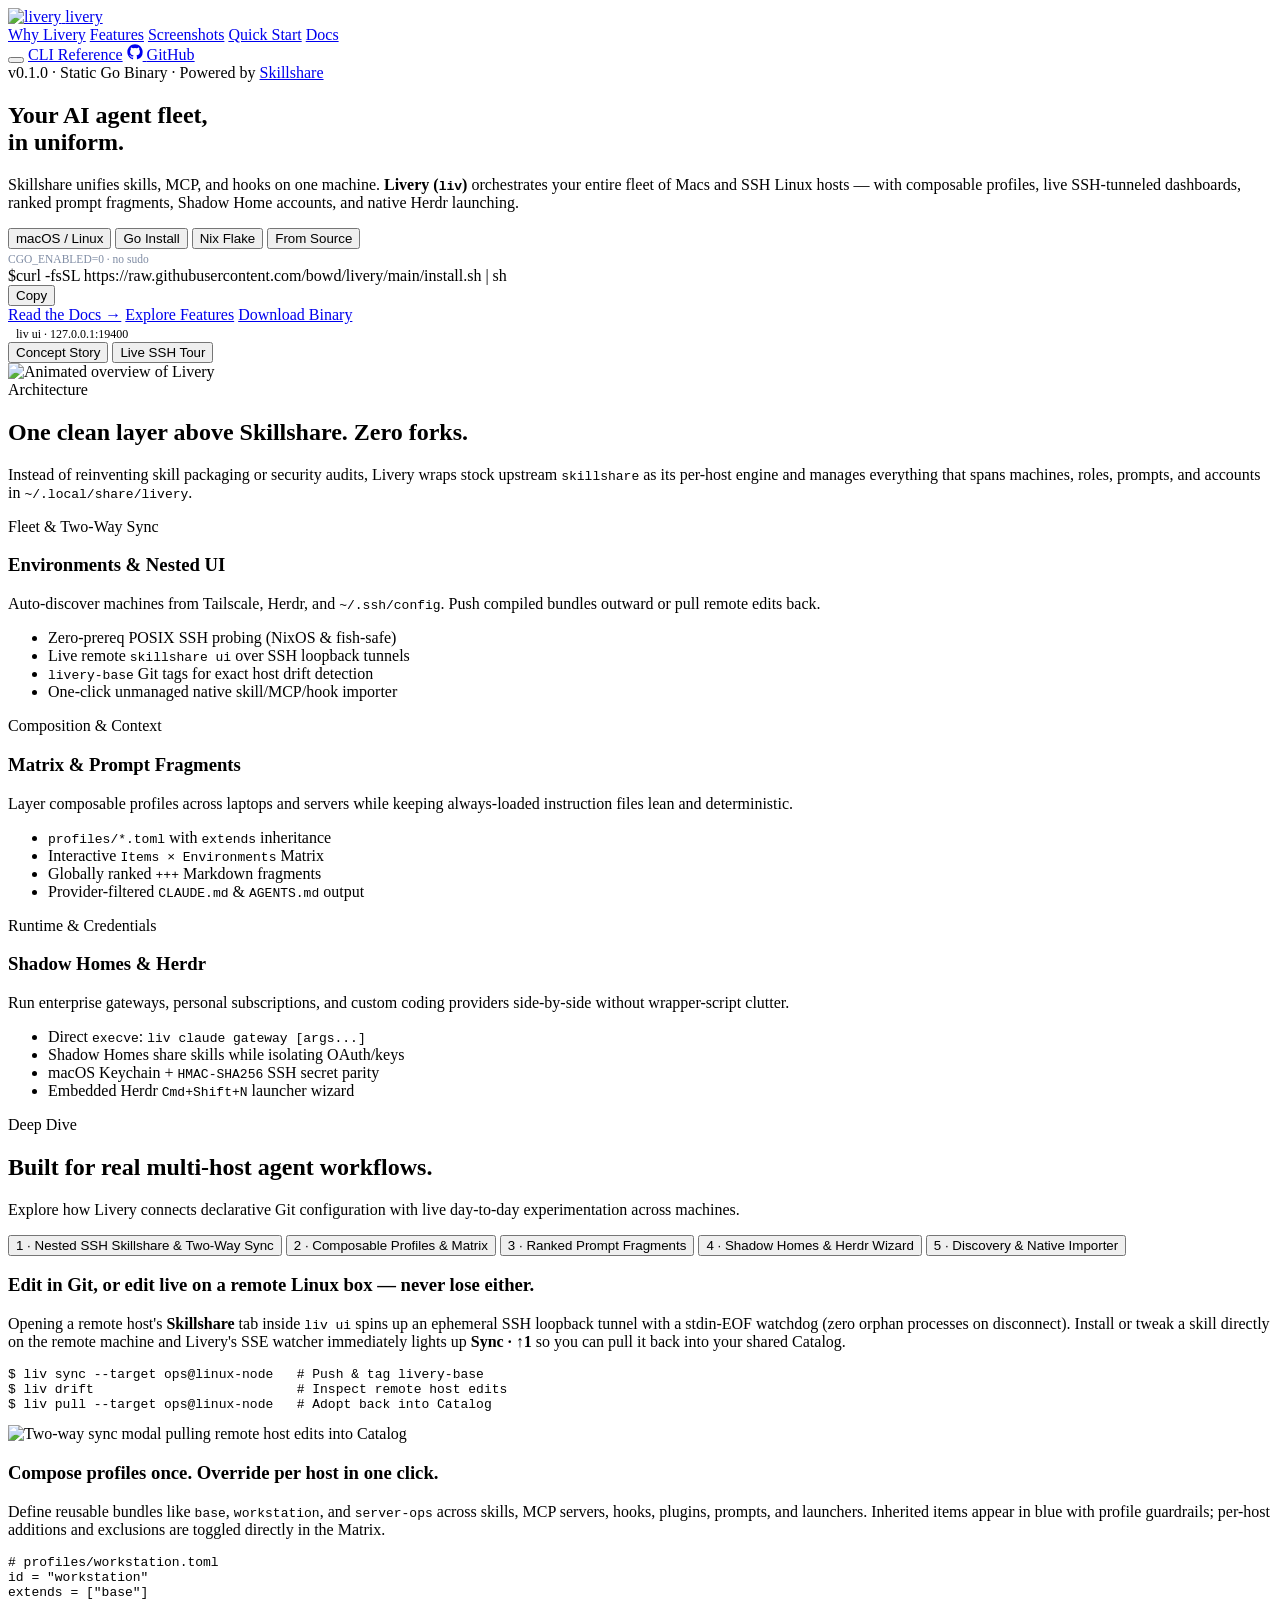
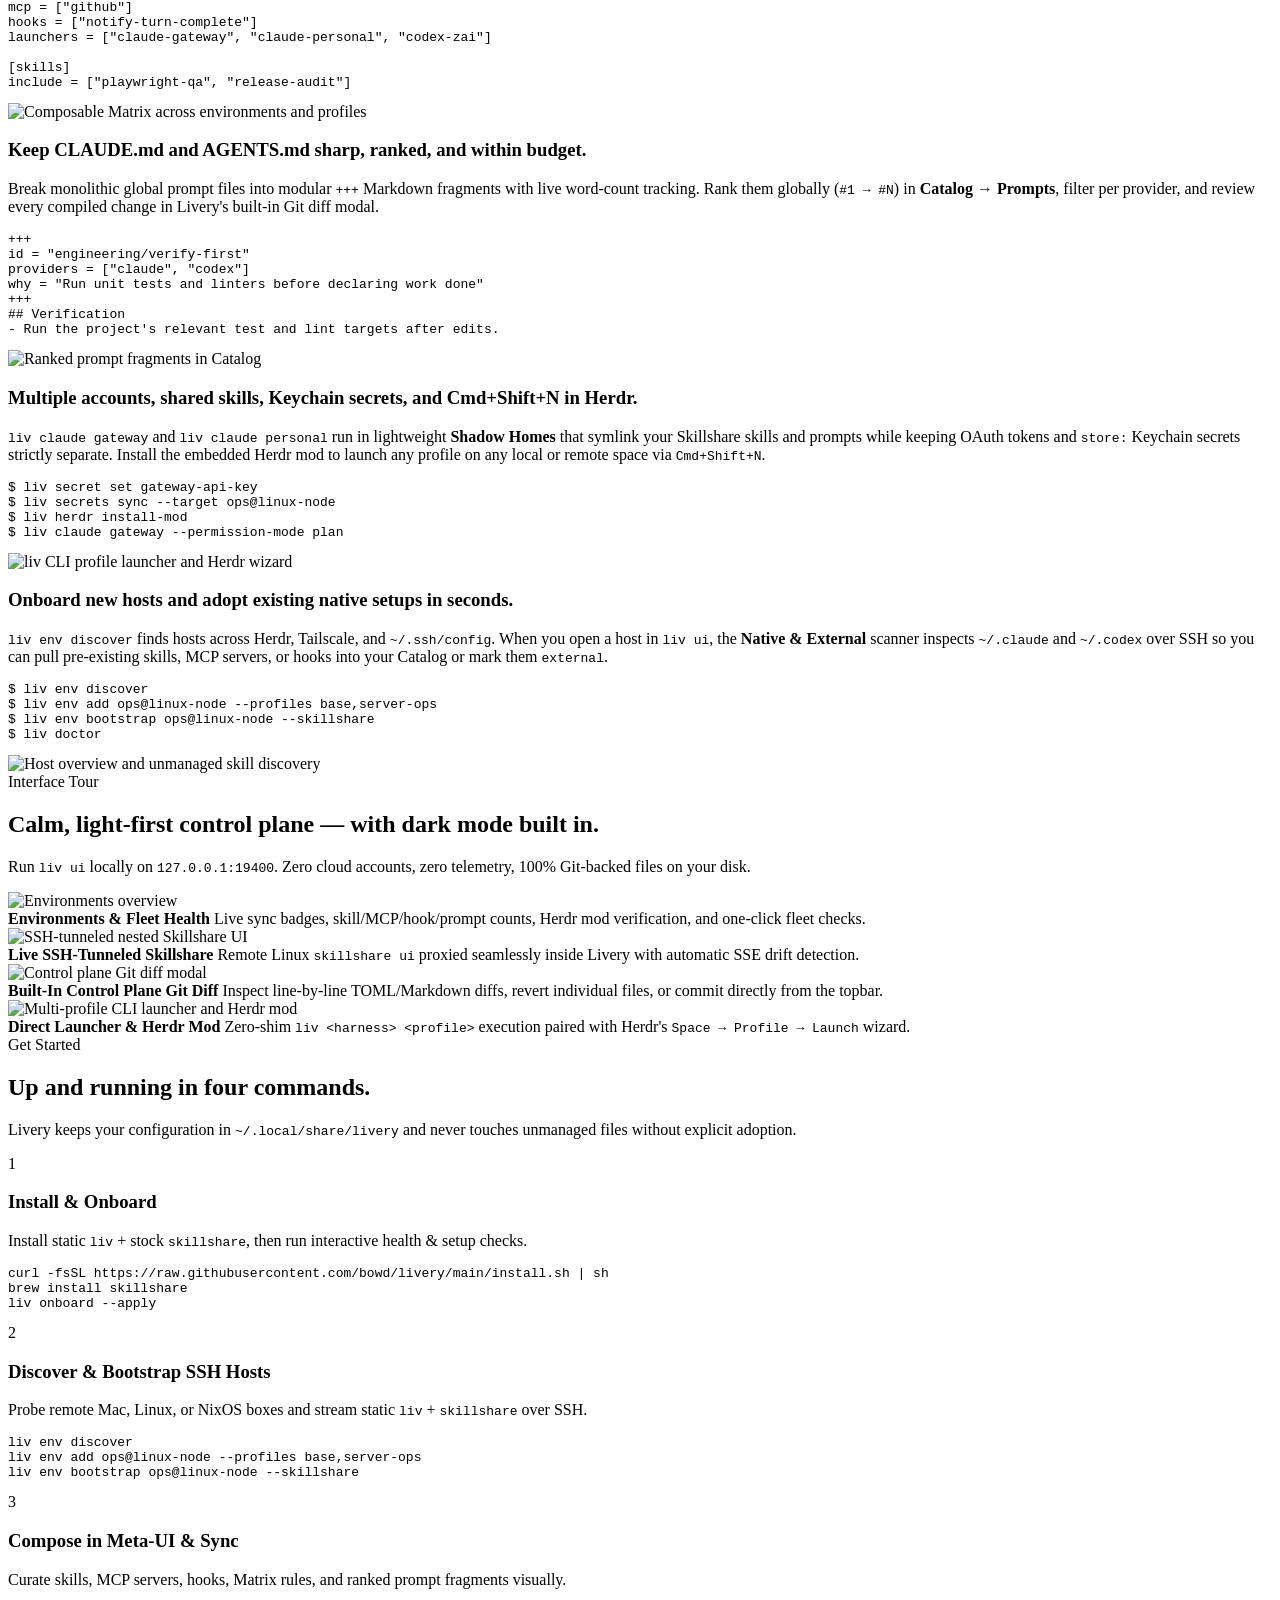
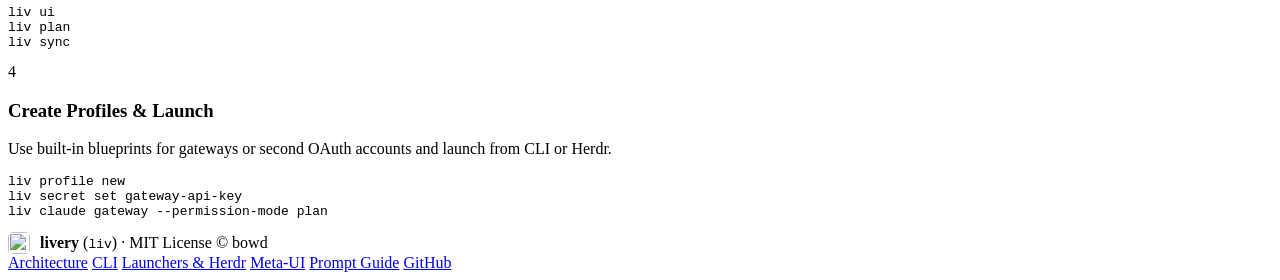
==== site/index.html @ 993961bd "Add presentation & docs site for GitHub Pages (liv.bowd.io)" ====
<!doctype html>
<html lang="en">
<head>
  <meta charset="utf-8" />
  <meta name="viewport" content="width=device-width, initial-scale=1" />
  <title>livery (liv) — Your AI agent fleet, in uniform</title>
  <meta name="description" content="Declarative multi-host environment orchestration, live SSH-tunneled Skillshare dashboards, ranked prompt fragments, multi-account Shadow Homes, and native Herdr launching." />
  <meta property="og:title" content="livery (liv) — Your AI agent fleet, in uniform" />
  <meta property="og:description" content="Multi-host AI agent control plane built on Skillshare: SSH sync, nested dashboards, ranked CLAUDE.md/AGENTS.md prompt fragments, Shadow Homes, and Herdr launcher." />
  <meta property="og:image" content="https://liv.bowd.io/assets/og-card.png" />
  <meta property="og:url" content="https://liv.bowd.io" />
  <meta name="twitter:card" content="summary_large_image" />
  <link rel="icon" type="image/png" sizes="32x32" href="/assets/favicon-32.png" />
  <link rel="icon" href="/favicon.ico" sizes="any" />
  <link rel="apple-touch-icon" sizes="180x180" href="/assets/apple-touch-icon.png" />
  <link rel="stylesheet" href="/styles.css" />
</head>
<body>
  <header class="nav-wrap">
    <div class="container nav">
      <a href="/" class="brand">
        <img src="/assets/livery-icon.png" alt="livery" width="28" height="28" />
        <span>livery</span>
      </a>

      <nav class="nav-links" aria-label="Primary">
        <a href="#why">Why Livery</a>
        <a href="#features">Features</a>
        <a href="#gallery">Screenshots</a>
        <a href="#quickstart">Quick Start</a>
        <a href="/docs/architecture.html">Docs</a>
      </nav>

      <div class="nav-actions">
        <button id="theme-toggle" class="btn icon-toggle" aria-label="Toggle color theme" title="Switch theme"></button>
        <a href="/docs/cli.html" class="btn hide-mobile">CLI Reference</a>
        <a href="https://github.com/bowd/livery" class="btn btn-primary" target="_blank" rel="noopener">
          <svg width="16" height="16" viewBox="0 0 24 24" fill="currentColor" aria-hidden="true"><path d="M12 .5C5.65.5.5 5.65.5 12c0 5.08 3.29 9.39 7.86 10.91.58.11.79-.25.79-.56 0-.28-.01-1.02-.02-2-3.2.7-3.88-1.54-3.88-1.54-.52-1.33-1.28-1.69-1.28-1.69-1.05-.71.08-.7.08-.7 1.16.08 1.77 1.19 1.77 1.19 1.03 1.76 2.7 1.25 3.36.96.1-.75.4-1.25.73-1.54-2.55-.29-5.24-1.28-5.24-5.68 0-1.25.45-2.28 1.18-3.08-.12-.29-.51-1.46.11-3.05 0 0 .97-.31 3.17 1.18a11.02 11.02 0 0 1 5.78 0c2.2-1.49 3.17-1.18 3.17-1.18.62 1.59.23 2.76.11 3.05.74.8 1.18 1.83 1.18 3.08 0 4.41-2.69 5.38-5.26 5.67.41.36.78 1.06.78 2.14 0 1.55-.01 2.8-.01 3.18 0 .31.21.68.8.56A11.51 11.51 0 0 0 23.5 12C23.5 5.65 18.35.5 12 .5Z"/></svg>
          <span>GitHub</span>
        </a>
      </div>
    </div>
  </header>

  <main>
    <!-- HERO -->
    <section class="hero">
      <div class="container">
        <div class="eyebrow">
          <span class="eyebrow-dot"></span>
          <span>v0.1.0 · Static Go Binary · Powered by <a href="https://github.com/runkids/skillshare" target="_blank" rel="noopener" style="text-decoration:underline">Skillshare</a></span>
        </div>

        <h1>Your AI agent fleet,<br /><span class="accent">in uniform.</span></h1>

        <p class="hero-sub">
          Skillshare unifies skills, MCP, and hooks on one machine. <strong>Livery (<code>liv</code>)</strong> orchestrates your entire fleet of Macs and SSH Linux hosts — with composable profiles, live SSH-tunneled dashboards, ranked prompt fragments, Shadow Home accounts, and native Herdr launching.
        </p>

        <div class="install-card">
          <div class="install-tabs">
            <div class="install-tab-list" role="tablist">
              <button class="itab active" data-itab="shell">macOS / Linux</button>
              <button class="itab" data-itab="go">Go Install</button>
              <button class="itab" data-itab="nix">Nix Flake</button>
              <button class="itab" data-itab="source">From Source</button>
            </div>
            <span class="mono hide-mobile" style="font-size:11.5px;color:#7f8ca4">CGO_ENABLED=0 · no sudo</span>
          </div>
          <div class="install-cmd-row">
            <div class="install-cmd mono">
              <span class="prompt">$</span><span id="install-cmd-text">curl -fsSL https://raw.githubusercontent.com/bowd/livery/main/install.sh | sh</span>
            </div>
            <button id="copy-install-btn" class="copy-btn">Copy</button>
          </div>
        </div>

        <div class="hero-ctas">
          <a href="/docs/architecture.html" class="btn btn-primary">Read the Docs →</a>
          <a href="#features" class="btn">Explore Features</a>
          <a href="https://github.com/bowd/livery/releases/latest" class="btn" target="_blank" rel="noopener">Download Binary</a>
        </div>

        <div class="stage-frame">
          <div class="stage-toolbar">
            <div class="window-dots">
              <i class="wdot" style="background:#ff5f56"></i>
              <i class="wdot" style="background:#ffbd2e"></i>
              <i class="wdot" style="background:#27c93f"></i>
              <span class="mono" style="font-size:12px;color:var(--ink-faint);margin-left:8px">liv ui · 127.0.0.1:19400</span>
            </div>
            <div class="stage-switch">
              <button class="stage-btn active" data-stage-src="/assets/demo.gif" data-stage-alt="Animated overview of Livery">Concept Story</button>
              <button class="stage-btn" data-stage-src="/assets/live-walkthrough.gif" data-stage-alt="Live Meta-UI walkthrough over SSH">Live SSH Tour</button>
            </div>
          </div>
          <div class="stage-media">
            <img id="hero-stage-img" src="/assets/demo.gif" alt="Animated overview of Livery" width="1120" height="630" />
          </div>
        </div>
      </div>
    </section>

    <!-- WHY LIVERY / ARCHITECTURE -->
    <section id="why" class="section">
      <div class="container">
        <div class="section-header">
          <div class="section-kicker">Architecture</div>
          <h2 class="section-title">One clean layer above Skillshare. Zero forks.</h2>
          <p class="section-desc">
            Instead of reinventing skill packaging or security audits, Livery wraps stock upstream <code>skillshare</code> as its per-host engine and manages everything that spans machines, roles, prompts, and accounts in <code>~/.local/share/livery</code>.
          </p>
        </div>

        <div class="arch-grid">
          <div class="card">
            <span class="card-badge badge-blue">Fleet &amp; Two-Way Sync</span>
            <h3>Environments &amp; Nested UI</h3>
            <p>Auto-discover machines from Tailscale, Herdr, and <code>~/.ssh/config</code>. Push compiled bundles outward or pull remote edits back.</p>
            <ul class="check-list">
              <li>Zero-prereq POSIX SSH probing (NixOS &amp; fish-safe)</li>
              <li>Live remote <code>skillshare ui</code> over SSH loopback tunnels</li>
              <li><code>livery-base</code> Git tags for exact host drift detection</li>
              <li>One-click unmanaged native skill/MCP/hook importer</li>
            </ul>
          </div>

          <div class="card">
            <span class="card-badge badge-accent">Composition &amp; Context</span>
            <h3>Matrix &amp; Prompt Fragments</h3>
            <p>Layer composable profiles across laptops and servers while keeping always-loaded instruction files lean and deterministic.</p>
            <ul class="check-list">
              <li><code>profiles/*.toml</code> with <code>extends</code> inheritance</li>
              <li>Interactive <code>Items × Environments</code> Matrix</li>
              <li>Globally ranked <code>+++</code> Markdown fragments</li>
              <li>Provider-filtered <code>CLAUDE.md</code> &amp; <code>AGENTS.md</code> output</li>
            </ul>
          </div>

          <div class="card">
            <span class="card-badge badge-green">Runtime &amp; Credentials</span>
            <h3>Shadow Homes &amp; Herdr</h3>
            <p>Run enterprise gateways, personal subscriptions, and custom coding providers side-by-side without wrapper-script clutter.</p>
            <ul class="check-list">
              <li>Direct <code>execve</code>: <code>liv claude gateway [args...]</code></li>
              <li>Shadow Homes share skills while isolating OAuth/keys</li>
              <li>macOS Keychain + <code>HMAC-SHA256</code> SSH secret parity</li>
              <li>Embedded Herdr <code>Cmd+Shift+N</code> launcher wizard</li>
            </ul>
          </div>
        </div>
      </div>
    </section>

    <!-- INTERACTIVE FEATURE EXPLORER -->
    <section id="features" class="section">
      <div class="container">
        <div class="section-header">
          <div class="section-kicker">Deep Dive</div>
          <h2 class="section-title">Built for real multi-host agent workflows.</h2>
          <p class="section-desc">Explore how Livery connects declarative Git configuration with live day-to-day experimentation across machines.</p>
        </div>

        <div class="feature-tabs" role="tablist">
          <button class="ftab active" data-ftab="sync">1 · Nested SSH Skillshare &amp; Two-Way Sync</button>
          <button class="ftab" data-ftab="matrix">2 · Composable Profiles &amp; Matrix</button>
          <button class="ftab" data-ftab="prompts">3 · Ranked Prompt Fragments</button>
          <button class="ftab" data-ftab="launcher">4 · Shadow Homes &amp; Herdr Wizard</button>
          <button class="ftab" data-ftab="envs">5 · Discovery &amp; Native Importer</button>
        </div>

        <!-- Panel 1: Sync -->
        <div class="feature-panel active" data-fpanel="sync">
          <div class="feature-copy">
            <h3>Edit in Git, or edit live on a remote Linux box — never lose either.</h3>
            <p>
              Opening a remote host's <strong>Skillshare</strong> tab inside <code>liv ui</code> spins up an ephemeral SSH loopback tunnel with a stdin-EOF watchdog (zero orphan processes on disconnect). Install or tweak a skill directly on the remote machine and Livery's SSE watcher immediately lights up <strong>Sync · ↑1</strong> so you can pull it back into your shared Catalog.
            </p>
            <pre class="code-block mono">$ liv sync --target ops@linux-node   # Push &amp; tag livery-base
$ liv drift                          # Inspect remote host edits
$ liv pull --target ops@linux-node   # Adopt back into Catalog</pre>
          </div>
          <div class="feature-shot">
            <img src="/assets/ui/two-way-sync.png" alt="Two-way sync modal pulling remote host edits into Catalog" loading="lazy" />
          </div>
        </div>

        <!-- Panel 2: Matrix -->
        <div class="feature-panel" data-fpanel="matrix">
          <div class="feature-copy">
            <h3>Compose profiles once. Override per host in one click.</h3>
            <p>
              Define reusable bundles like <code>base</code>, <code>workstation</code>, and <code>server-ops</code> across skills, MCP servers, hooks, plugins, prompts, and launchers. Inherited items appear in blue with profile guardrails; per-host additions and exclusions are toggled directly in the Matrix.
            </p>
            <pre class="code-block mono"># profiles/workstation.toml
id = "workstation"
extends = ["base"]
mcp = ["github"]
hooks = ["notify-turn-complete"]
launchers = ["claude-gateway", "claude-personal", "codex-zai"]

[skills]
include = ["playwright-qa", "release-audit"]</pre>
          </div>
          <div class="feature-shot">
            <img src="/assets/ui/matrix.png" alt="Composable Matrix across environments and profiles" loading="lazy" />
          </div>
        </div>

        <!-- Panel 3: Prompts -->
        <div class="feature-panel" data-fpanel="prompts">
          <div class="feature-copy">
            <h3>Keep CLAUDE.md and AGENTS.md sharp, ranked, and within budget.</h3>
            <p>
              Break monolithic global prompt files into modular <code>+++</code> Markdown fragments with live word-count tracking. Rank them globally (<code>#1 → #N</code>) in <strong>Catalog → Prompts</strong>, filter per provider, and review every compiled change in Livery's built-in Git diff modal.
            </p>
            <pre class="code-block mono">+++
id = "engineering/verify-first"
providers = ["claude", "codex"]
why = "Run unit tests and linters before declaring work done"
+++
## Verification
- Run the project's relevant test and lint targets after edits.</pre>
          </div>
          <div class="feature-shot">
            <img src="/assets/ui/prompts.png" alt="Ranked prompt fragments in Catalog" loading="lazy" />
          </div>
        </div>

        <!-- Panel 4: Launcher & Herdr -->
        <div class="feature-panel" data-fpanel="launcher">
          <div class="feature-copy">
            <h3>Multiple accounts, shared skills, Keychain secrets, and Cmd+Shift+N in Herdr.</h3>
            <p>
              <code>liv claude gateway</code> and <code>liv claude personal</code> run in lightweight <strong>Shadow Homes</strong> that symlink your Skillshare skills and prompts while keeping OAuth tokens and <code>store:</code> Keychain secrets strictly separate. Install the embedded Herdr mod to launch any profile on any local or remote space via <code>Cmd+Shift+N</code>.
            </p>
            <pre class="code-block mono">$ liv secret set gateway-api-key
$ liv secrets sync --target ops@linux-node
$ liv herdr install-mod
$ liv claude gateway --permission-mode plan</pre>
          </div>
          <div class="feature-shot">
            <img src="/assets/ui/launcher-and-herdr.png" alt="liv CLI profile launcher and Herdr wizard" loading="lazy" />
          </div>
        </div>

        <!-- Panel 5: Discovery -->
        <div class="feature-panel" data-fpanel="envs">
          <div class="feature-copy">
            <h3>Onboard new hosts and adopt existing native setups in seconds.</h3>
            <p>
              <code>liv env discover</code> finds hosts across Herdr, Tailscale, and <code>~/.ssh/config</code>. When you open a host in <code>liv ui</code>, the <strong>Native &amp; External</strong> scanner inspects <code>~/.claude</code> and <code>~/.codex</code> over SSH so you can pull pre-existing skills, MCP servers, or hooks into your Catalog or mark them <code>external</code>.
            </p>
            <pre class="code-block mono">$ liv env discover
$ liv env add ops@linux-node --profiles base,server-ops
$ liv env bootstrap ops@linux-node --skillshare
$ liv doctor</pre>
          </div>
          <div class="feature-shot">
            <img src="/assets/ui/host-overview.png" alt="Host overview and unmanaged skill discovery" loading="lazy" />
          </div>
        </div>
      </div>
    </section>

    <!-- FULL GALLERY -->
    <section id="gallery" class="section">
      <div class="container">
        <div class="section-header">
          <div class="section-kicker">Interface Tour</div>
          <h2 class="section-title">Calm, light-first control plane — with dark mode built in.</h2>
          <p class="section-desc">Run <code>liv ui</code> locally on <code>127.0.0.1:19400</code>. Zero cloud accounts, zero telemetry, 100% Git-backed files on your disk.</p>
        </div>

        <div class="gallery-grid">
          <div class="gallery-item">
            <img src="/assets/ui/environments.png" alt="Environments overview" loading="lazy" />
            <div class="gallery-cap">
              <strong>Environments &amp; Fleet Health</strong>
              <span>Live sync badges, skill/MCP/hook/prompt counts, Herdr mod verification, and one-click fleet checks.</span>
            </div>
          </div>
          <div class="gallery-item">
            <img src="/assets/ui/nested-skillshare-ssh.png" alt="SSH-tunneled nested Skillshare UI" loading="lazy" />
            <div class="gallery-cap">
              <strong>Live SSH-Tunneled Skillshare</strong>
              <span>Remote Linux <code>skillshare ui</code> proxied seamlessly inside Livery with automatic SSE drift detection.</span>
            </div>
          </div>
          <div class="gallery-item">
            <img src="/assets/ui/git-diff.png" alt="Control plane Git diff modal" loading="lazy" />
            <div class="gallery-cap">
              <strong>Built-In Control Plane Git Diff</strong>
              <span>Inspect line-by-line TOML/Markdown diffs, revert individual files, or commit directly from the topbar.</span>
            </div>
          </div>
          <div class="gallery-item">
            <img src="/assets/ui/launcher-and-herdr.png" alt="Multi-profile CLI launcher and Herdr mod" loading="lazy" />
            <div class="gallery-cap">
              <strong>Direct Launcher &amp; Herdr Mod</strong>
              <span>Zero-shim <code>liv &lt;harness&gt; &lt;profile&gt;</code> execution paired with Herdr's <code>Space → Profile → Launch</code> wizard.</span>
            </div>
          </div>
        </div>
      </div>
    </section>

    <!-- QUICKSTART -->
    <section id="quickstart" class="section">
      <div class="container">
        <div class="section-header">
          <div class="section-kicker">Get Started</div>
          <h2 class="section-title">Up and running in four commands.</h2>
          <p class="section-desc">Livery keeps your configuration in <code>~/.local/share/livery</code> and never touches unmanaged files without explicit adoption.</p>
        </div>

        <div class="qs-grid">
          <div class="card">
            <span class="step-num">1</span>
            <h3>Install &amp; Onboard</h3>
            <p>Install static <code>liv</code> + stock <code>skillshare</code>, then run interactive health &amp; setup checks.</p>
            <pre class="code-block mono">curl -fsSL https://raw.githubusercontent.com/bowd/livery/main/install.sh | sh
brew install skillshare
liv onboard --apply</pre>
          </div>

          <div class="card">
            <span class="step-num">2</span>
            <h3>Discover &amp; Bootstrap SSH Hosts</h3>
            <p>Probe remote Mac, Linux, or NixOS boxes and stream static <code>liv</code> + <code>skillshare</code> over SSH.</p>
            <pre class="code-block mono">liv env discover
liv env add ops@linux-node --profiles base,server-ops
liv env bootstrap ops@linux-node --skillshare</pre>
          </div>

          <div class="card">
            <span class="step-num">3</span>
            <h3>Compose in Meta-UI &amp; Sync</h3>
            <p>Curate skills, MCP servers, hooks, Matrix rules, and ranked prompt fragments visually.</p>
            <pre class="code-block mono">liv ui
liv plan
liv sync</pre>
          </div>

          <div class="card">
            <span class="step-num">4</span>
            <h3>Create Profiles &amp; Launch</h3>
            <p>Use built-in blueprints for gateways or second OAuth accounts and launch from CLI or Herdr.</p>
            <pre class="code-block mono">liv profile new
liv secret set gateway-api-key
liv claude gateway --permission-mode plan</pre>
          </div>
        </div>
      </div>
    </section>
  </main>

  <footer class="footer">
    <div class="container footer-inner">
      <div style="display:flex;align-items:center;gap:10px">
        <img src="/assets/livery-icon.png" alt="" width="22" height="22" style="border-radius:5px" />
        <span><strong>livery</strong> (<code>liv</code>) · MIT License © bowd</span>
      </div>
      <div class="footer-links">
        <a href="/docs/architecture.html">Architecture</a>
        <a href="/docs/cli.html">CLI</a>
        <a href="/docs/launchers-and-secrets.html">Launchers &amp; Herdr</a>
        <a href="/docs/ui-and-skillshare.html">Meta-UI</a>
        <a href="/docs/prompt-guidelines.html">Prompt Guide</a>
        <a href="https://github.com/bowd/livery">GitHub</a>
      </div>
    </div>
  </footer>

  <script src="/app.js"></script>
</body>
</html>
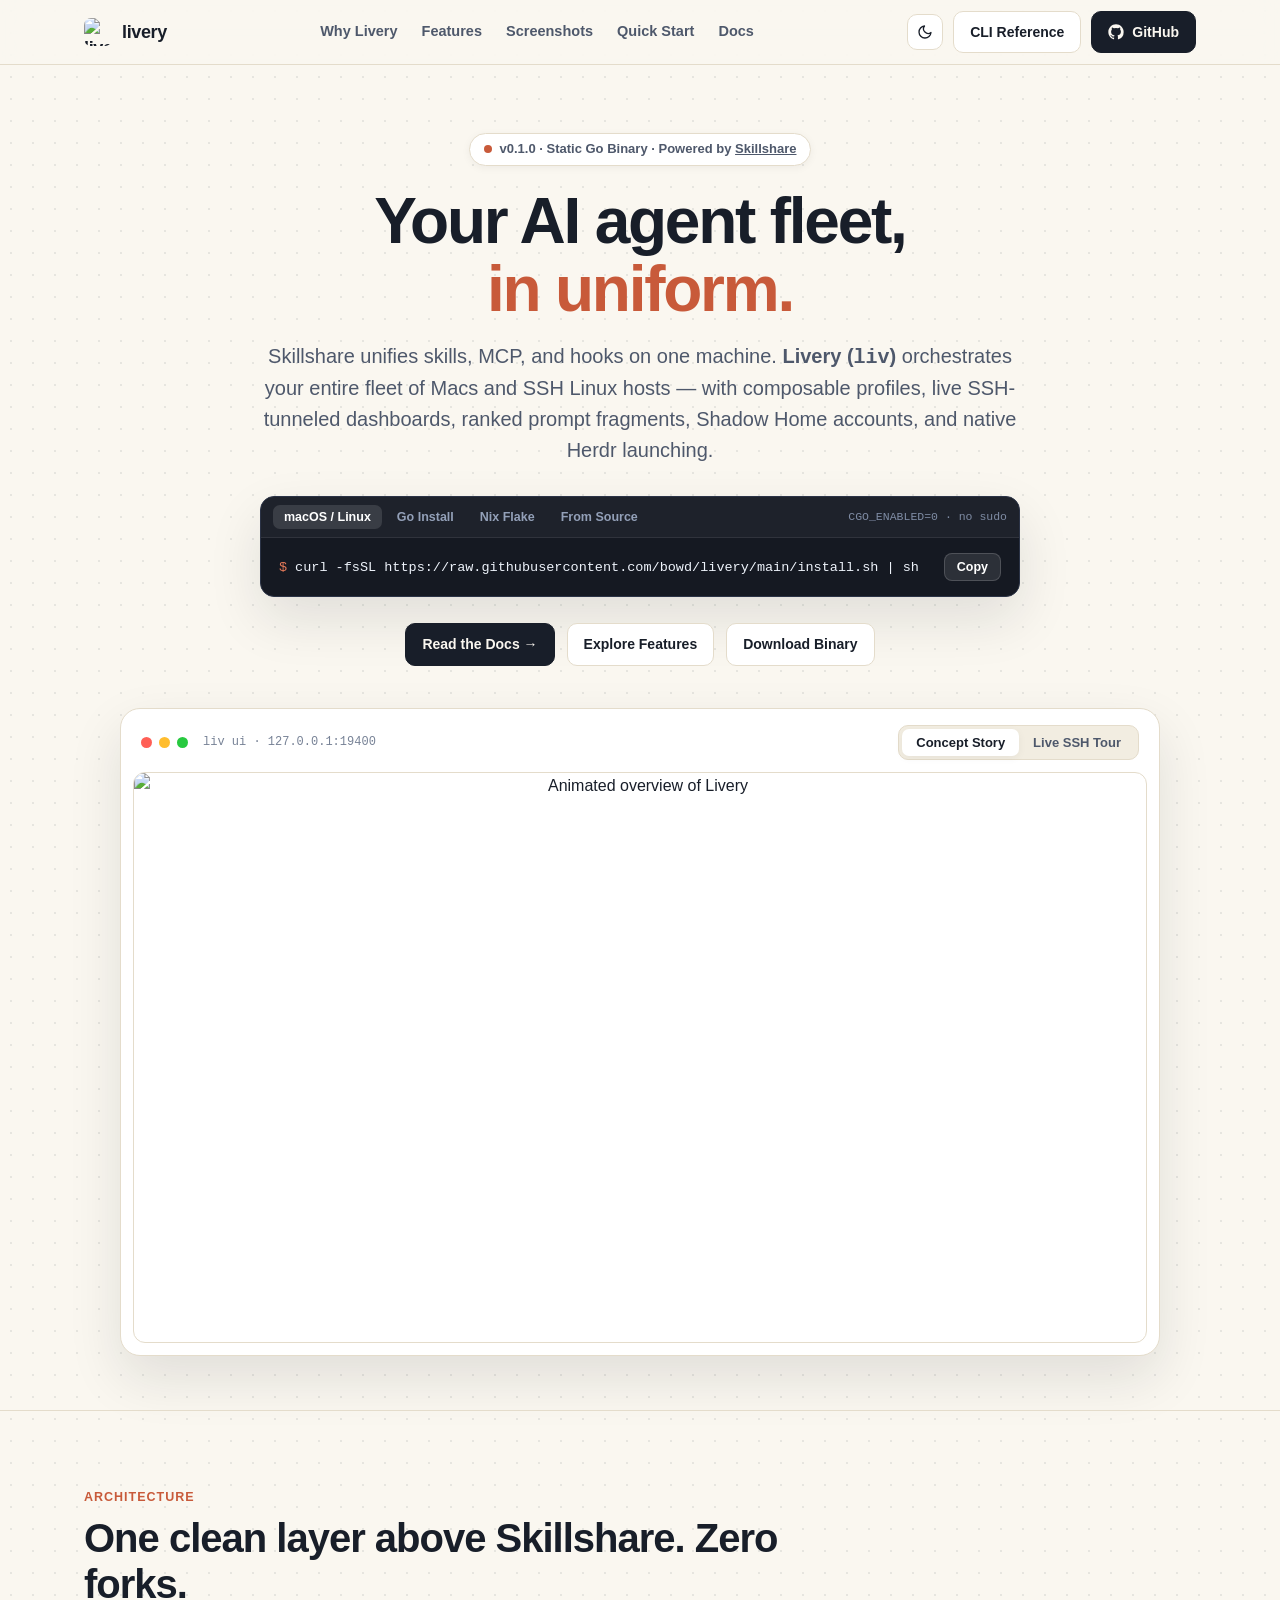
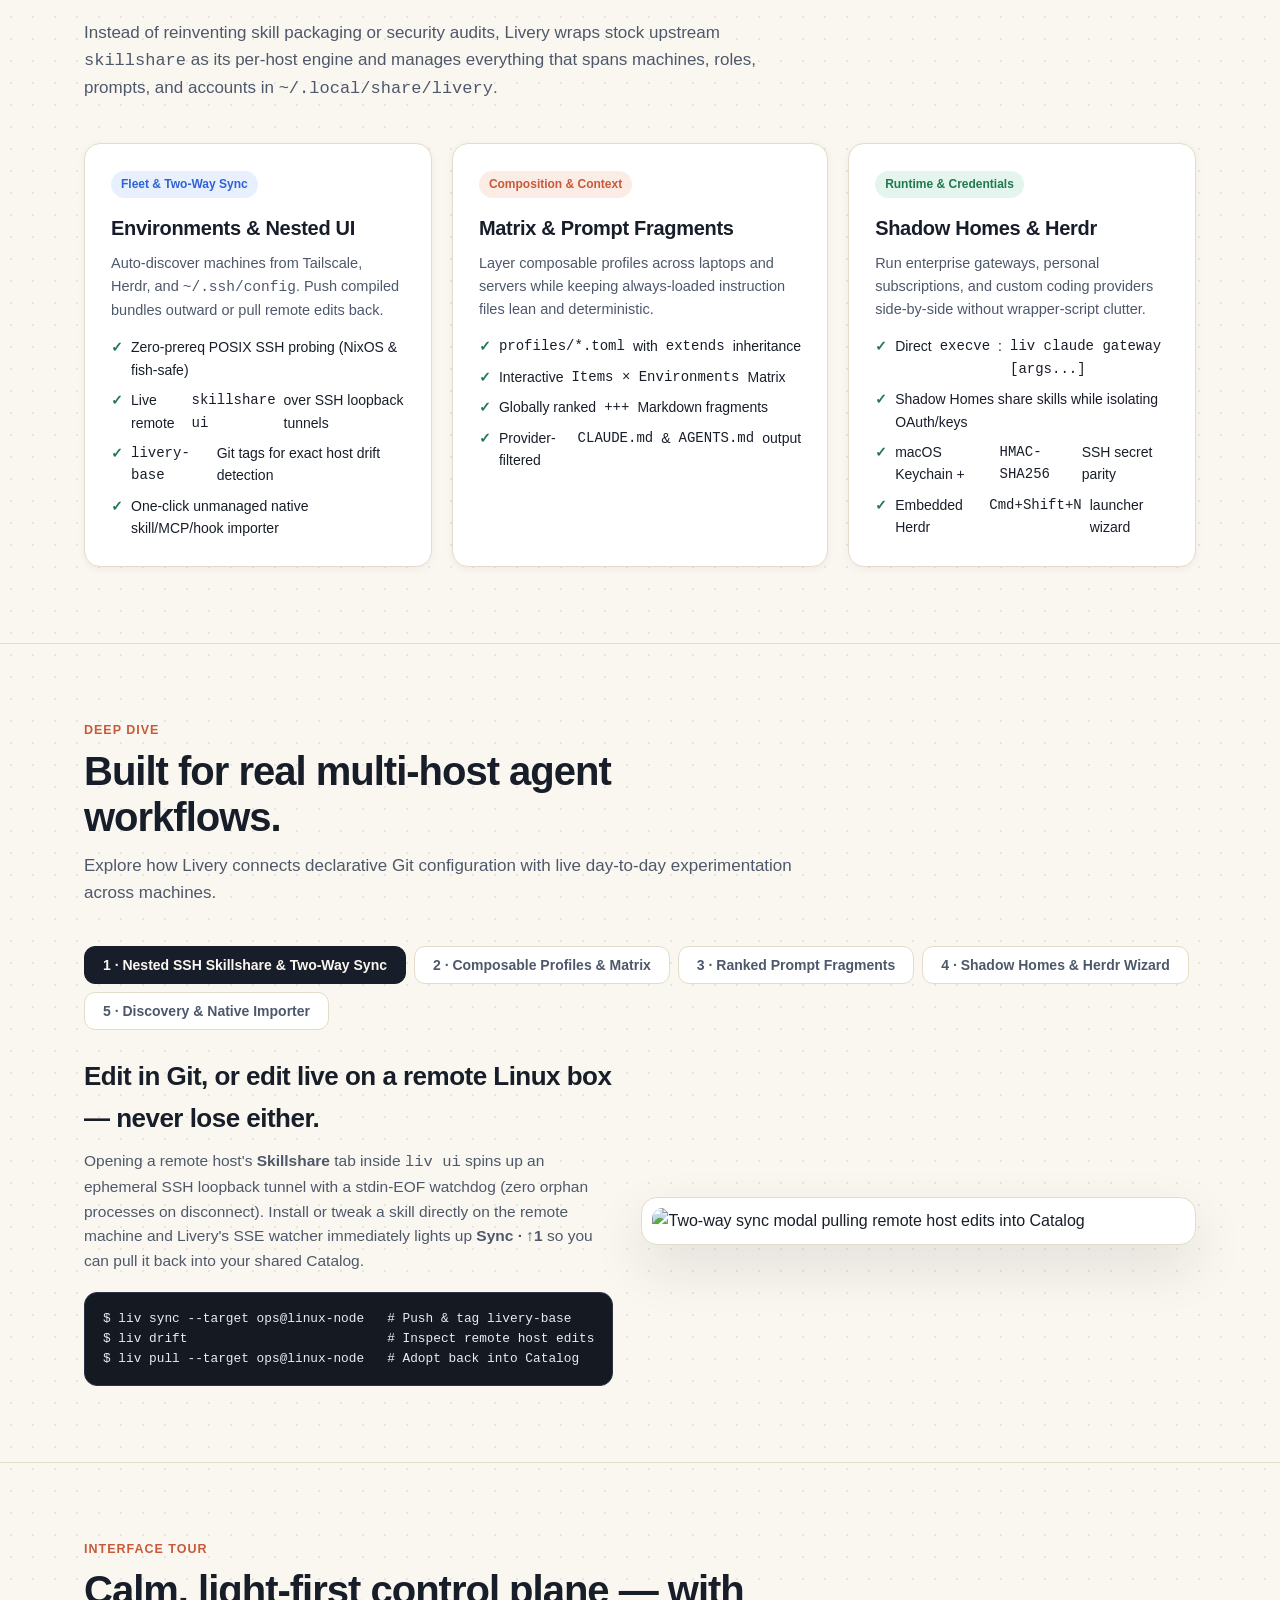
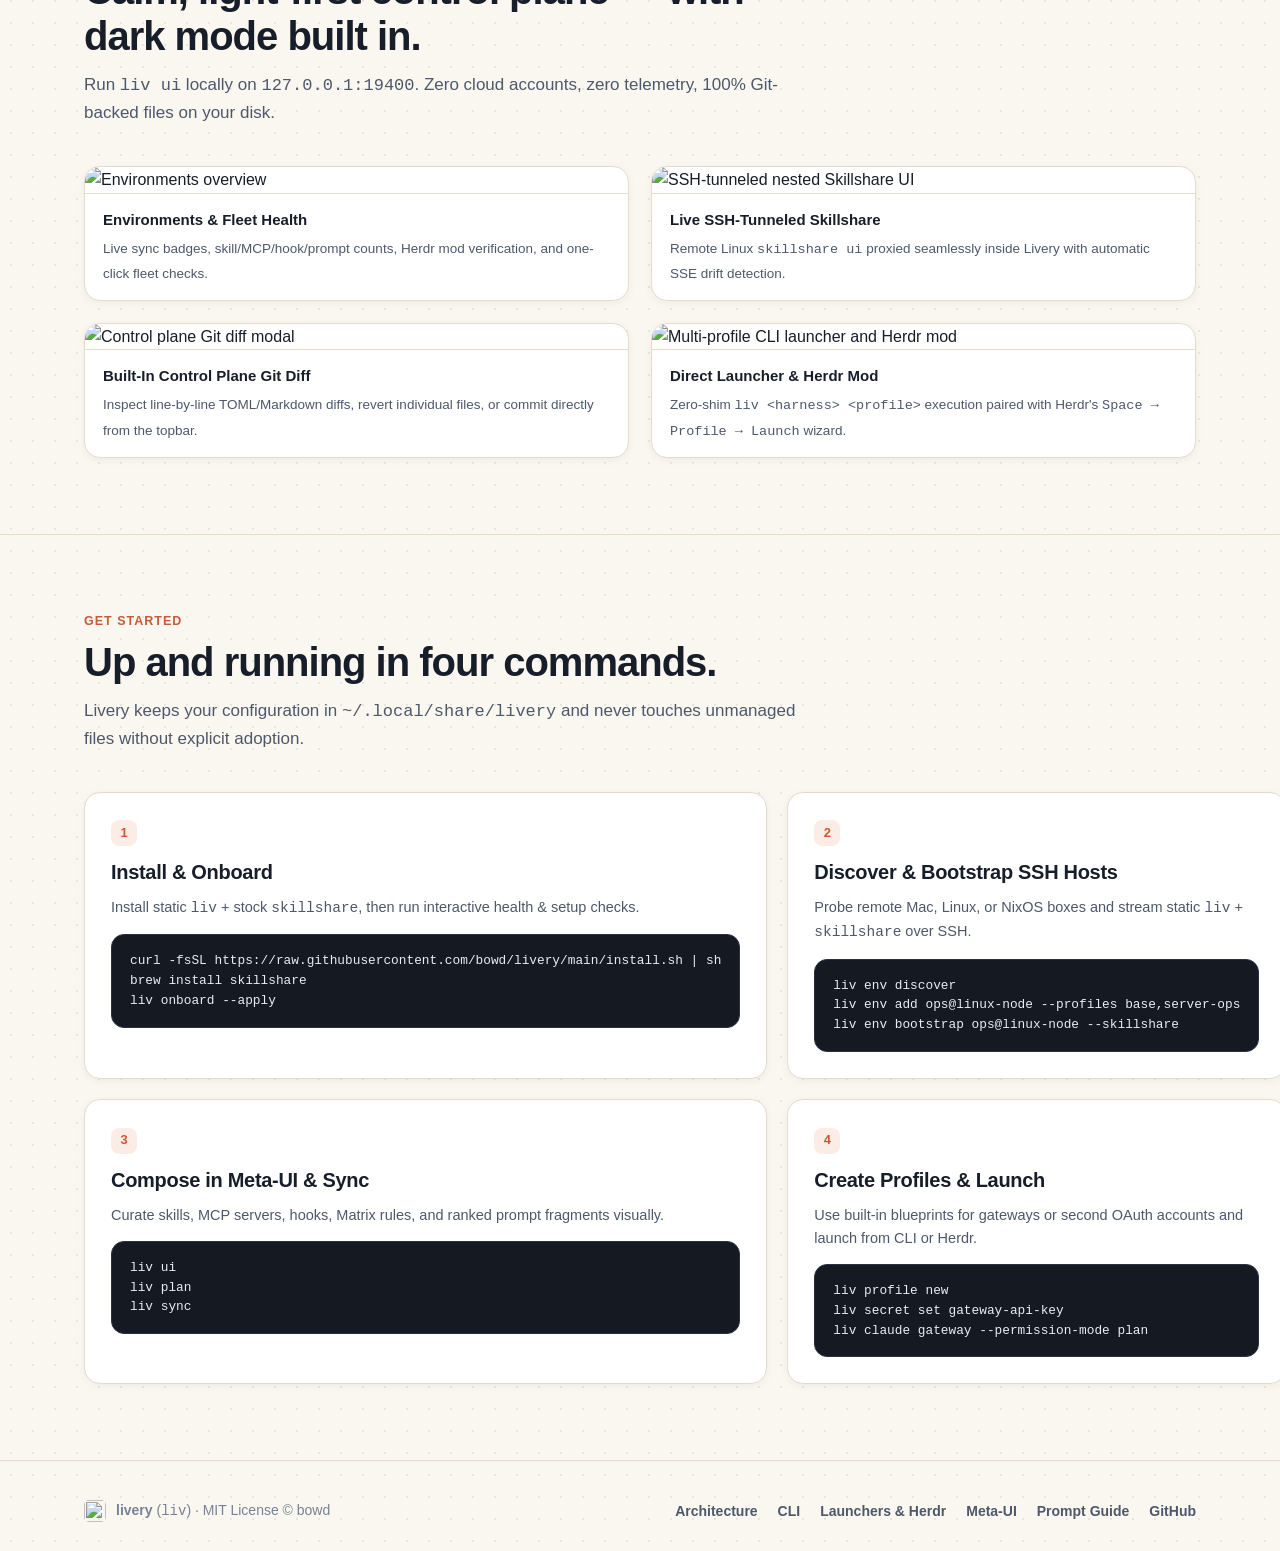
==== commit 77bc7861: "Use base-path-safe relative URLs across site and docs" ====
--- a/site/index.html
+++ b/site/index.html
@@ -10,16 +10,16 @@
   <meta property="og:image" content="https://liv.bowd.io/assets/og-card.png" />
   <meta property="og:url" content="https://liv.bowd.io" />
   <meta name="twitter:card" content="summary_large_image" />
-  <link rel="icon" type="image/png" sizes="32x32" href="/assets/favicon-32.png" />
-  <link rel="icon" href="/favicon.ico" sizes="any" />
-  <link rel="apple-touch-icon" sizes="180x180" href="/assets/apple-touch-icon.png" />
-  <link rel="stylesheet" href="/styles.css" />
+  <link rel="icon" type="image/png" sizes="32x32" href="assets/favicon-32.png" />
+  <link rel="icon" href="favicon.ico" sizes="any" />
+  <link rel="apple-touch-icon" sizes="180x180" href="assets/apple-touch-icon.png" />
+  <link rel="stylesheet" href="styles.css" />
 </head>
 <body>
   <header class="nav-wrap">
     <div class="container nav">
-      <a href="/" class="brand">
-        <img src="/assets/livery-icon.png" alt="livery" width="28" height="28" />
+      <a href="./" class="brand">
+        <img src="assets/livery-icon.png" alt="livery" width="28" height="28" />
         <span>livery</span>
       </a>
 
@@ -28,12 +28,12 @@
         <a href="#features">Features</a>
         <a href="#gallery">Screenshots</a>
         <a href="#quickstart">Quick Start</a>
-        <a href="/docs/architecture.html">Docs</a>
+        <a href="docs/architecture.html">Docs</a>
       </nav>
 
       <div class="nav-actions">
         <button id="theme-toggle" class="btn icon-toggle" aria-label="Toggle color theme" title="Switch theme"></button>
-        <a href="/docs/cli.html" class="btn hide-mobile">CLI Reference</a>
+        <a href="docs/cli.html" class="btn hide-mobile">CLI Reference</a>
         <a href="https://github.com/bowd/livery" class="btn btn-primary" target="_blank" rel="noopener">
           <svg width="16" height="16" viewBox="0 0 24 24" fill="currentColor" aria-hidden="true"><path d="M12 .5C5.65.5.5 5.65.5 12c0 5.08 3.29 9.39 7.86 10.91.58.11.79-.25.79-.56 0-.28-.01-1.02-.02-2-3.2.7-3.88-1.54-3.88-1.54-.52-1.33-1.28-1.69-1.28-1.69-1.05-.71.08-.7.08-.7 1.16.08 1.77 1.19 1.77 1.19 1.03 1.76 2.7 1.25 3.36.96.1-.75.4-1.25.73-1.54-2.55-.29-5.24-1.28-5.24-5.68 0-1.25.45-2.28 1.18-3.08-.12-.29-.51-1.46.11-3.05 0 0 .97-.31 3.17 1.18a11.02 11.02 0 0 1 5.78 0c2.2-1.49 3.17-1.18 3.17-1.18.62 1.59.23 2.76.11 3.05.74.8 1.18 1.83 1.18 3.08 0 4.41-2.69 5.38-5.26 5.67.41.36.78 1.06.78 2.14 0 1.55-.01 2.8-.01 3.18 0 .31.21.68.8.56A11.51 11.51 0 0 0 23.5 12C23.5 5.65 18.35.5 12 .5Z"/></svg>
           <span>GitHub</span>
@@ -76,7 +76,7 @@
         </div>
 
         <div class="hero-ctas">
-          <a href="/docs/architecture.html" class="btn btn-primary">Read the Docs →</a>
+          <a href="docs/architecture.html" class="btn btn-primary">Read the Docs →</a>
           <a href="#features" class="btn">Explore Features</a>
           <a href="https://github.com/bowd/livery/releases/latest" class="btn" target="_blank" rel="noopener">Download Binary</a>
         </div>
@@ -90,12 +90,12 @@
               <span class="mono" style="font-size:12px;color:var(--ink-faint);margin-left:8px">liv ui · 127.0.0.1:19400</span>
             </div>
             <div class="stage-switch">
-              <button class="stage-btn active" data-stage-src="/assets/demo.gif" data-stage-alt="Animated overview of Livery">Concept Story</button>
-              <button class="stage-btn" data-stage-src="/assets/live-walkthrough.gif" data-stage-alt="Live Meta-UI walkthrough over SSH">Live SSH Tour</button>
+              <button class="stage-btn active" data-stage-src="assets/demo.gif" data-stage-alt="Animated overview of Livery">Concept Story</button>
+              <button class="stage-btn" data-stage-src="assets/live-walkthrough.gif" data-stage-alt="Live Meta-UI walkthrough over SSH">Live SSH Tour</button>
             </div>
           </div>
           <div class="stage-media">
-            <img id="hero-stage-img" src="/assets/demo.gif" alt="Animated overview of Livery" width="1120" height="630" />
+            <img id="hero-stage-img" src="assets/demo.gif" alt="Animated overview of Livery" width="1120" height="630" />
           </div>
         </div>
       </div>
@@ -181,7 +181,7 @@
 $ liv pull --target ops@linux-node   # Adopt back into Catalog</pre>
           </div>
           <div class="feature-shot">
-            <img src="/assets/ui/two-way-sync.png" alt="Two-way sync modal pulling remote host edits into Catalog" loading="lazy" />
+            <img src="assets/ui/two-way-sync.png" alt="Two-way sync modal pulling remote host edits into Catalog" loading="lazy" />
           </div>
         </div>
 
@@ -203,7 +203,7 @@
 include = ["playwright-qa", "release-audit"]</pre>
           </div>
           <div class="feature-shot">
-            <img src="/assets/ui/matrix.png" alt="Composable Matrix across environments and profiles" loading="lazy" />
+            <img src="assets/ui/matrix.png" alt="Composable Matrix across environments and profiles" loading="lazy" />
           </div>
         </div>
 
@@ -223,7 +223,7 @@
 - Run the project's relevant test and lint targets after edits.</pre>
           </div>
           <div class="feature-shot">
-            <img src="/assets/ui/prompts.png" alt="Ranked prompt fragments in Catalog" loading="lazy" />
+            <img src="assets/ui/prompts.png" alt="Ranked prompt fragments in Catalog" loading="lazy" />
           </div>
         </div>
 
@@ -240,7 +240,7 @@
 $ liv claude gateway --permission-mode plan</pre>
           </div>
           <div class="feature-shot">
-            <img src="/assets/ui/launcher-and-herdr.png" alt="liv CLI profile launcher and Herdr wizard" loading="lazy" />
+            <img src="assets/ui/launcher-and-herdr.png" alt="liv CLI profile launcher and Herdr wizard" loading="lazy" />
           </div>
         </div>
 
@@ -257,7 +257,7 @@
 $ liv doctor</pre>
           </div>
           <div class="feature-shot">
-            <img src="/assets/ui/host-overview.png" alt="Host overview and unmanaged skill discovery" loading="lazy" />
+            <img src="assets/ui/host-overview.png" alt="Host overview and unmanaged skill discovery" loading="lazy" />
           </div>
         </div>
       </div>
@@ -274,28 +274,28 @@
 
         <div class="gallery-grid">
           <div class="gallery-item">
-            <img src="/assets/ui/environments.png" alt="Environments overview" loading="lazy" />
+            <img src="assets/ui/environments.png" alt="Environments overview" loading="lazy" />
             <div class="gallery-cap">
               <strong>Environments &amp; Fleet Health</strong>
               <span>Live sync badges, skill/MCP/hook/prompt counts, Herdr mod verification, and one-click fleet checks.</span>
             </div>
           </div>
           <div class="gallery-item">
-            <img src="/assets/ui/nested-skillshare-ssh.png" alt="SSH-tunneled nested Skillshare UI" loading="lazy" />
+            <img src="assets/ui/nested-skillshare-ssh.png" alt="SSH-tunneled nested Skillshare UI" loading="lazy" />
             <div class="gallery-cap">
               <strong>Live SSH-Tunneled Skillshare</strong>
               <span>Remote Linux <code>skillshare ui</code> proxied seamlessly inside Livery with automatic SSE drift detection.</span>
             </div>
           </div>
           <div class="gallery-item">
-            <img src="/assets/ui/git-diff.png" alt="Control plane Git diff modal" loading="lazy" />
+            <img src="assets/ui/git-diff.png" alt="Control plane Git diff modal" loading="lazy" />
             <div class="gallery-cap">
               <strong>Built-In Control Plane Git Diff</strong>
               <span>Inspect line-by-line TOML/Markdown diffs, revert individual files, or commit directly from the topbar.</span>
             </div>
           </div>
           <div class="gallery-item">
-            <img src="/assets/ui/launcher-and-herdr.png" alt="Multi-profile CLI launcher and Herdr mod" loading="lazy" />
+            <img src="assets/ui/launcher-and-herdr.png" alt="Multi-profile CLI launcher and Herdr mod" loading="lazy" />
             <div class="gallery-cap">
               <strong>Direct Launcher &amp; Herdr Mod</strong>
               <span>Zero-shim <code>liv &lt;harness&gt; &lt;profile&gt;</code> execution paired with Herdr's <code>Space → Profile → Launch</code> wizard.</span>
@@ -358,20 +358,20 @@
   <footer class="footer">
     <div class="container footer-inner">
       <div style="display:flex;align-items:center;gap:10px">
-        <img src="/assets/livery-icon.png" alt="" width="22" height="22" style="border-radius:5px" />
+        <img src="assets/livery-icon.png" alt="" width="22" height="22" style="border-radius:5px" />
         <span><strong>livery</strong> (<code>liv</code>) · MIT License © bowd</span>
       </div>
       <div class="footer-links">
-        <a href="/docs/architecture.html">Architecture</a>
-        <a href="/docs/cli.html">CLI</a>
-        <a href="/docs/launchers-and-secrets.html">Launchers &amp; Herdr</a>
-        <a href="/docs/ui-and-skillshare.html">Meta-UI</a>
-        <a href="/docs/prompt-guidelines.html">Prompt Guide</a>
+        <a href="docs/architecture.html">Architecture</a>
+        <a href="docs/cli.html">CLI</a>
+        <a href="docs/launchers-and-secrets.html">Launchers &amp; Herdr</a>
+        <a href="docs/ui-and-skillshare.html">Meta-UI</a>
+        <a href="docs/prompt-guidelines.html">Prompt Guide</a>
         <a href="https://github.com/bowd/livery">GitHub</a>
       </div>
     </div>
   </footer>
 
-  <script src="/app.js"></script>
+  <script src="app.js"></script>
 </body>
 </html>
--- a/site/styles.css
+++ b/site/styles.css
@@ -0,0 +1,790 @@
+:root {
+  --bg: #faf7f0;
+  --bg-elev: #ffffff;
+  --bg-soft: #f2ede1;
+  --bg-code: #151922;
+  --dot: rgba(28, 35, 49, 0.085);
+  --ink: #181e29;
+  --ink-soft: #4e586b;
+  --ink-faint: #778296;
+  --line: #e4dccb;
+  --line-strong: #263042;
+  --accent: #c85a3a;
+  --accent-soft: #fcece6;
+  --blue: #2f63d4;
+  --blue-soft: #e8f0fe;
+  --green: #217850;
+  --green-soft: #e3f5ec;
+  --shadow-sm: 0 2px 8px rgba(20, 26, 38, 0.05);
+  --shadow-lg: 0 22px 54px rgba(20, 26, 38, 0.11);
+  --radius: 16px;
+}
+
+html.dark {
+  --bg: #11141b;
+  --bg-elev: #181d27;
+  --bg-soft: #1f2634;
+  --bg-code: #0d1016;
+  --dot: rgba(255, 255, 255, 0.055);
+  --ink: #eef2f9;
+  --ink-soft: #a4b0c6;
+  --ink-faint: #75829b;
+  --line: #293244;
+  --line-strong: #495673;
+  --accent: #e57a59;
+  --accent-soft: rgba(229, 122, 89, 0.15);
+  --blue: #6fa0ff;
+  --blue-soft: rgba(111, 160, 255, 0.15);
+  --green: #58d396;
+  --green-soft: rgba(88, 211, 150, 0.14);
+  --shadow-sm: 0 2px 10px rgba(0, 0, 0, 0.28);
+  --shadow-lg: 0 24px 60px rgba(0, 0, 0, 0.45);
+}
+
+* { box-sizing: border-box; margin: 0; padding: 0; }
+
+html { scroll-behavior: smooth; }
+
+body {
+  background-color: var(--bg);
+  background-image: radial-gradient(var(--dot) 1.25px, transparent 1.25px);
+  background-size: 22px 22px;
+  color: var(--ink);
+  font-family: -apple-system, BlinkMacSystemFont, "Inter", "Segoe UI", Roboto, sans-serif;
+  line-height: 1.6;
+  -webkit-font-smoothing: antialiased;
+}
+
+a { color: inherit; text-decoration: none; }
+
+code, pre, .mono {
+  font-family: "SF Mono", "JetBrains Mono", ui-monospace, Menlo, Consolas, monospace;
+}
+
+.container {
+  max-width: 1160px;
+  margin: 0 auto;
+  padding: 0 24px;
+}
+
+/* Navbar */
+.nav-wrap {
+  position: sticky;
+  top: 0;
+  z-index: 100;
+  backdrop-filter: blur(14px);
+  -webkit-backdrop-filter: blur(14px);
+  background: color-mix(in srgb, var(--bg) 84%, transparent);
+  border-bottom: 1px solid var(--line);
+}
+
+.nav {
+  height: 64px;
+  display: flex;
+  align-items: center;
+  justify-content: space-between;
+  gap: 16px;
+}
+
+.brand {
+  display: inline-flex;
+  align-items: center;
+  gap: 10px;
+  font-weight: 800;
+  font-size: 18px;
+  letter-spacing: -0.02em;
+}
+
+.brand img {
+  width: 28px;
+  height: 28px;
+  border-radius: 7px;
+}
+
+.nav-links {
+  display: flex;
+  align-items: center;
+  gap: 24px;
+  font-size: 14.5px;
+  font-weight: 600;
+  color: var(--ink-soft);
+}
+
+.nav-links a:hover, .nav-links a.active {
+  color: var(--ink);
+}
+
+.nav-actions {
+  display: flex;
+  align-items: center;
+  gap: 10px;
+}
+
+.btn {
+  display: inline-flex;
+  align-items: center;
+  justify-content: center;
+  gap: 8px;
+  padding: 9px 16px;
+  border-radius: 10px;
+  font-size: 14px;
+  font-weight: 650;
+  white-space: nowrap;
+  border: 1px solid var(--line);
+  background: var(--bg-elev);
+  color: var(--ink);
+  cursor: pointer;
+  transition: transform 0.12s ease, border-color 0.15s ease, background 0.15s ease;
+}
+
+.btn:hover {
+  border-color: var(--ink-faint);
+  transform: translateY(-1px);
+}
+
+.btn-primary {
+  background: var(--ink);
+  color: var(--bg);
+  border-color: var(--ink);
+}
+
+.btn-primary:hover {
+  opacity: 0.92;
+  border-color: var(--ink);
+}
+
+.icon-toggle {
+  width: 36px;
+  height: 36px;
+  padding: 0;
+  border-radius: 10px;
+}
+
+/* Hero */
+.hero {
+  padding: 68px 0 54px;
+  text-align: center;
+}
+
+.eyebrow {
+  display: inline-flex;
+  align-items: center;
+  gap: 8px;
+  padding: 5px 14px;
+  border-radius: 999px;
+  background: var(--bg-elev);
+  border: 1px solid var(--line);
+  font-size: 13px;
+  font-weight: 650;
+  color: var(--ink-soft);
+  box-shadow: var(--shadow-sm);
+  margin-bottom: 22px;
+}
+
+.eyebrow-dot {
+  width: 8px;
+  height: 8px;
+  border-radius: 50%;
+  background: var(--accent);
+}
+
+.hero h1 {
+  font-size: clamp(38px, 5.6vw, 64px);
+  font-weight: 880;
+  letter-spacing: -0.035em;
+  line-height: 1.06;
+  max-width: 860px;
+  margin: 0 auto 18px;
+}
+
+.hero h1 .accent {
+  color: var(--accent);
+}
+
+.hero-sub {
+  font-size: clamp(17px, 2vw, 20px);
+  color: var(--ink-soft);
+  max-width: 760px;
+  margin: 0 auto 30px;
+  line-height: 1.55;
+}
+
+/* Install Box */
+.install-card {
+  max-width: 760px;
+  margin: 0 auto 26px;
+  background: var(--bg-code);
+  color: #edf2fa;
+  border-radius: 14px;
+  border: 1px solid #2b3346;
+  box-shadow: var(--shadow-lg);
+  overflow: hidden;
+  text-align: left;
+}
+
+.install-tabs {
+  display: flex;
+  align-items: center;
+  justify-content: space-between;
+  padding: 8px 12px;
+  background: rgba(255, 255, 255, 0.04);
+  border-bottom: 1px solid rgba(255, 255, 255, 0.08);
+}
+
+.install-tab-list {
+  display: flex;
+  gap: 4px;
+}
+
+.itab {
+  background: transparent;
+  border: none;
+  color: #93a0b8;
+  font-size: 12.5px;
+  font-weight: 650;
+  white-space: nowrap;
+  padding: 5px 11px;
+  border-radius: 7px;
+  cursor: pointer;
+}
+
+.itab.active {
+  background: rgba(255, 255, 255, 0.12);
+  color: #ffffff;
+}
+
+.install-cmd-row {
+  display: flex;
+  align-items: center;
+  justify-content: space-between;
+  gap: 12px;
+  padding: 15px 18px;
+}
+
+.install-cmd {
+  font-size: 13.5px;
+  color: #eef3fb;
+  overflow-x: auto;
+  white-space: nowrap;
+}
+
+.install-cmd .prompt {
+  color: #e57a59;
+  user-select: none;
+  margin-right: 8px;
+}
+
+.copy-btn {
+  flex-shrink: 0;
+  background: rgba(255, 255, 255, 0.1);
+  color: #fff;
+  border: 1px solid rgba(255, 255, 255, 0.16);
+  border-radius: 8px;
+  padding: 6px 12px;
+  font-size: 12.5px;
+  font-weight: 650;
+  cursor: pointer;
+}
+
+.copy-btn:hover {
+  background: rgba(255, 255, 255, 0.18);
+}
+
+.hero-ctas {
+  display: flex;
+  justify-content: center;
+  gap: 12px;
+  flex-wrap: wrap;
+  margin-bottom: 42px;
+}
+
+/* Media Stage */
+.stage-frame {
+  background: var(--bg-elev);
+  border: 1.5px solid var(--line);
+  border-radius: 20px;
+  padding: 12px;
+  box-shadow: var(--shadow-lg);
+  max-width: 1040px;
+  margin: 0 auto;
+}
+
+.stage-toolbar {
+  display: flex;
+  align-items: center;
+  justify-content: space-between;
+  padding: 4px 8px 12px;
+  gap: 12px;
+  flex-wrap: wrap;
+}
+
+.window-dots {
+  display: flex;
+  gap: 7px;
+  align-items: center;
+}
+
+.window-dots .wdot {
+  width: 11px;
+  height: 11px;
+  border-radius: 50%;
+  display: inline-block;
+}
+
+.stage-switch {
+  display: inline-flex;
+  background: var(--bg-soft);
+  padding: 3px;
+  border-radius: 10px;
+  border: 1px solid var(--line);
+}
+
+.stage-btn {
+  border: none;
+  background: transparent;
+  color: var(--ink-soft);
+  padding: 6px 14px;
+  border-radius: 7px;
+  font-size: 13px;
+  font-weight: 650;
+  cursor: pointer;
+}
+
+.stage-btn.active {
+  background: var(--bg-elev);
+  color: var(--ink);
+  box-shadow: var(--shadow-sm);
+}
+
+.stage-media img {
+  width: 100%;
+  height: auto;
+  display: block;
+  border-radius: 12px;
+  border: 1px solid var(--line);
+}
+
+/* Sections */
+.section {
+  padding: 76px 0;
+  border-top: 1px solid var(--line);
+}
+
+.section-header {
+  max-width: 720px;
+  margin-bottom: 40px;
+}
+
+.section-kicker {
+  font-size: 12.5px;
+  font-weight: 750;
+  text-transform: uppercase;
+  letter-spacing: 0.08em;
+  color: var(--accent);
+  margin-bottom: 8px;
+}
+
+.section-title {
+  font-size: clamp(28px, 3.6vw, 40px);
+  font-weight: 850;
+  letter-spacing: -0.025em;
+  line-height: 1.15;
+  margin-bottom: 12px;
+}
+
+.section-desc {
+  font-size: 17px;
+  color: var(--ink-soft);
+}
+
+/* Layer Architecture Grid */
+.arch-grid {
+  display: grid;
+  grid-template-columns: repeat(3, 1fr);
+  gap: 20px;
+}
+
+.card {
+  background: var(--bg-elev);
+  border: 1px solid var(--line);
+  border-radius: var(--radius);
+  padding: 26px;
+  box-shadow: var(--shadow-sm);
+}
+
+.card-badge {
+  display: inline-block;
+  padding: 4px 10px;
+  border-radius: 999px;
+  font-size: 12px;
+  font-weight: 700;
+  margin-bottom: 14px;
+}
+
+.badge-blue { background: var(--blue-soft); color: var(--blue); }
+.badge-accent { background: var(--accent-soft); color: var(--accent); }
+.badge-green { background: var(--green-soft); color: var(--green); }
+
+.card h3 {
+  font-size: 20px;
+  font-weight: 800;
+  margin-bottom: 8px;
+  letter-spacing: -0.015em;
+}
+
+.card p {
+  color: var(--ink-soft);
+  font-size: 14.5px;
+  margin-bottom: 14px;
+}
+
+.check-list {
+  list-style: none;
+  display: flex;
+  flex-direction: column;
+  gap: 8px;
+  font-size: 14px;
+}
+
+.check-list li {
+  display: flex;
+  align-items: flex-start;
+  gap: 8px;
+}
+
+.check-list li::before {
+  content: "✓";
+  color: var(--green);
+  font-weight: 800;
+}
+
+/* Interactive Feature Explorer */
+.feature-tabs {
+  display: flex;
+  gap: 8px;
+  flex-wrap: wrap;
+  margin-bottom: 26px;
+}
+
+.ftab {
+  padding: 10px 18px;
+  border-radius: 11px;
+  border: 1px solid var(--line);
+  background: var(--bg-elev);
+  color: var(--ink-soft);
+  font-size: 14px;
+  font-weight: 700;
+  cursor: pointer;
+  transition: all 0.15s ease;
+}
+
+.ftab:hover {
+  color: var(--ink);
+}
+
+.ftab.active {
+  background: var(--ink);
+  color: var(--bg);
+  border-color: var(--ink);
+}
+
+.feature-panel {
+  display: none;
+  grid-template-columns: 0.92fr 1.08fr;
+  gap: 28px;
+  align-items: center;
+}
+
+.feature-panel.active {
+  display: grid;
+}
+
+.feature-copy h3 {
+  font-size: 26px;
+  font-weight: 820;
+  letter-spacing: -0.02em;
+  margin-bottom: 10px;
+}
+
+.feature-copy p {
+  color: var(--ink-soft);
+  font-size: 15.5px;
+  margin-bottom: 18px;
+}
+
+.code-block {
+  background: var(--bg-code);
+  color: #e6edf7;
+  border-radius: 13px;
+  padding: 16px 18px;
+  font-size: 12.8px;
+  line-height: 1.55;
+  overflow-x: auto;
+  border: 1px solid #2a3244;
+  margin-top: 14px;
+}
+
+.feature-shot {
+  background: var(--bg-elev);
+  border: 1px solid var(--line);
+  border-radius: 16px;
+  padding: 10px;
+  box-shadow: var(--shadow-lg);
+}
+
+.feature-shot img {
+  width: 100%;
+  height: auto;
+  border-radius: 10px;
+  display: block;
+}
+
+/* Screenshot Gallery */
+.gallery-grid {
+  display: grid;
+  grid-template-columns: repeat(2, 1fr);
+  gap: 22px;
+}
+
+.gallery-item {
+  background: var(--bg-elev);
+  border: 1px solid var(--line);
+  border-radius: 16px;
+  overflow: hidden;
+  box-shadow: var(--shadow-sm);
+}
+
+.gallery-item img {
+  width: 100%;
+  height: auto;
+  display: block;
+  border-bottom: 1px solid var(--line);
+}
+
+.gallery-cap {
+  padding: 14px 18px;
+}
+
+.gallery-cap strong {
+  display: block;
+  font-size: 15px;
+  margin-bottom: 3px;
+}
+
+.gallery-cap span {
+  font-size: 13.5px;
+  color: var(--ink-soft);
+}
+
+/* Quickstart Grid */
+.qs-grid {
+  display: grid;
+  grid-template-columns: repeat(2, 1fr);
+  gap: 20px;
+}
+
+.step-num {
+  display: inline-flex;
+  width: 26px;
+  height: 26px;
+  border-radius: 8px;
+  background: var(--accent-soft);
+  color: var(--accent);
+  font-weight: 800;
+  font-size: 13px;
+  align-items: center;
+  justify-content: center;
+  margin-bottom: 10px;
+}
+
+/* Docs Layout */
+.docs-shell {
+  display: grid;
+  grid-template-columns: 250px minmax(0, 1fr);
+  gap: 36px;
+  padding: 44px 0 80px;
+}
+
+.docs-sidebar {
+  position: sticky;
+  top: 88px;
+  align-self: start;
+  background: var(--bg-elev);
+  border: 1px solid var(--line);
+  border-radius: 14px;
+  padding: 16px;
+}
+
+.docs-nav-title {
+  font-size: 11.5px;
+  font-weight: 800;
+  text-transform: uppercase;
+  letter-spacing: 0.08em;
+  color: var(--ink-faint);
+  padding: 4px 10px 8px;
+}
+
+.docs-nav a {
+  display: block;
+  padding: 8px 10px;
+  border-radius: 8px;
+  font-size: 14px;
+  font-weight: 600;
+  color: var(--ink-soft);
+  margin-bottom: 2px;
+}
+
+.docs-nav a:hover {
+  color: var(--ink);
+  background: var(--bg-soft);
+}
+
+.docs-nav a.active {
+  background: var(--accent-soft);
+  color: var(--accent);
+  font-weight: 700;
+}
+
+.docs-article {
+  background: var(--bg-elev);
+  border: 1px solid var(--line);
+  border-radius: 18px;
+  padding: 38px 44px;
+  box-shadow: var(--shadow-sm);
+  min-width: 0;
+}
+
+.docs-article h1 {
+  font-size: 34px;
+  font-weight: 860;
+  letter-spacing: -0.025em;
+  margin-bottom: 14px;
+}
+
+.docs-article h2 {
+  font-size: 22px;
+  font-weight: 800;
+  letter-spacing: -0.015em;
+  margin: 34px 0 12px;
+  padding-top: 22px;
+  border-top: 1px solid var(--line);
+}
+
+.docs-article h3 {
+  font-size: 17px;
+  font-weight: 760;
+  margin: 22px 0 8px;
+}
+
+.docs-article p, .docs-article li {
+  color: var(--ink-soft);
+  font-size: 15.5px;
+  line-height: 1.68;
+}
+
+.docs-article p { margin-bottom: 14px; }
+.docs-article ul, .docs-article ol { padding-left: 22px; margin-bottom: 16px; }
+.docs-article li { margin-bottom: 6px; }
+.docs-article strong { color: var(--ink); }
+
+.docs-article code {
+  background: var(--bg-soft);
+  padding: 2px 6px;
+  border-radius: 5px;
+  font-size: 0.88em;
+  color: var(--ink);
+}
+
+.docs-article pre {
+  background: var(--bg-code);
+  color: #e6edf7;
+  padding: 16px 18px;
+  border-radius: 12px;
+  overflow-x: auto;
+  margin: 14px 0 20px;
+  border: 1px solid #2b3346;
+}
+
+.docs-article pre code {
+  background: none;
+  padding: 0;
+  color: inherit;
+  font-size: 13px;
+}
+
+.docs-article table {
+  width: 100%;
+  border-collapse: collapse;
+  margin: 16px 0 22px;
+  font-size: 14px;
+}
+
+.docs-article th, .docs-article td {
+  text-align: left;
+  padding: 10px 12px;
+  border-bottom: 1px solid var(--line);
+  vertical-align: top;
+}
+
+.docs-article th {
+  font-size: 12px;
+  text-transform: uppercase;
+  letter-spacing: 0.05em;
+  color: var(--ink-faint);
+}
+
+.docs-article hr {
+  border: none;
+  height: 0;
+  margin: 0;
+}
+
+/* Footer */
+.footer {
+  border-top: 1px solid var(--line);
+  padding: 38px 0;
+  color: var(--ink-faint);
+  font-size: 14px;
+}
+
+.footer-inner {
+  display: flex;
+  justify-content: space-between;
+  align-items: center;
+  gap: 16px;
+  flex-wrap: wrap;
+}
+
+.footer-links {
+  display: flex;
+  gap: 20px;
+  font-weight: 600;
+  color: var(--ink-soft);
+}
+
+@media (max-width: 920px) {
+  .arch-grid, .feature-panel.active, .gallery-grid, .qs-grid {
+    grid-template-columns: 1fr;
+  }
+  .docs-shell {
+    grid-template-columns: 1fr;
+  }
+  .docs-sidebar {
+    position: static;
+  }
+  .docs-article {
+    padding: 24px 20px;
+  }
+  .nav-links {
+    display: none;
+  }
+}
+
+@media (max-width: 640px) {
+  .hide-mobile {
+    display: none !important;
+  }
+  .install-tab-list {
+    overflow-x: auto;
+  }
+}
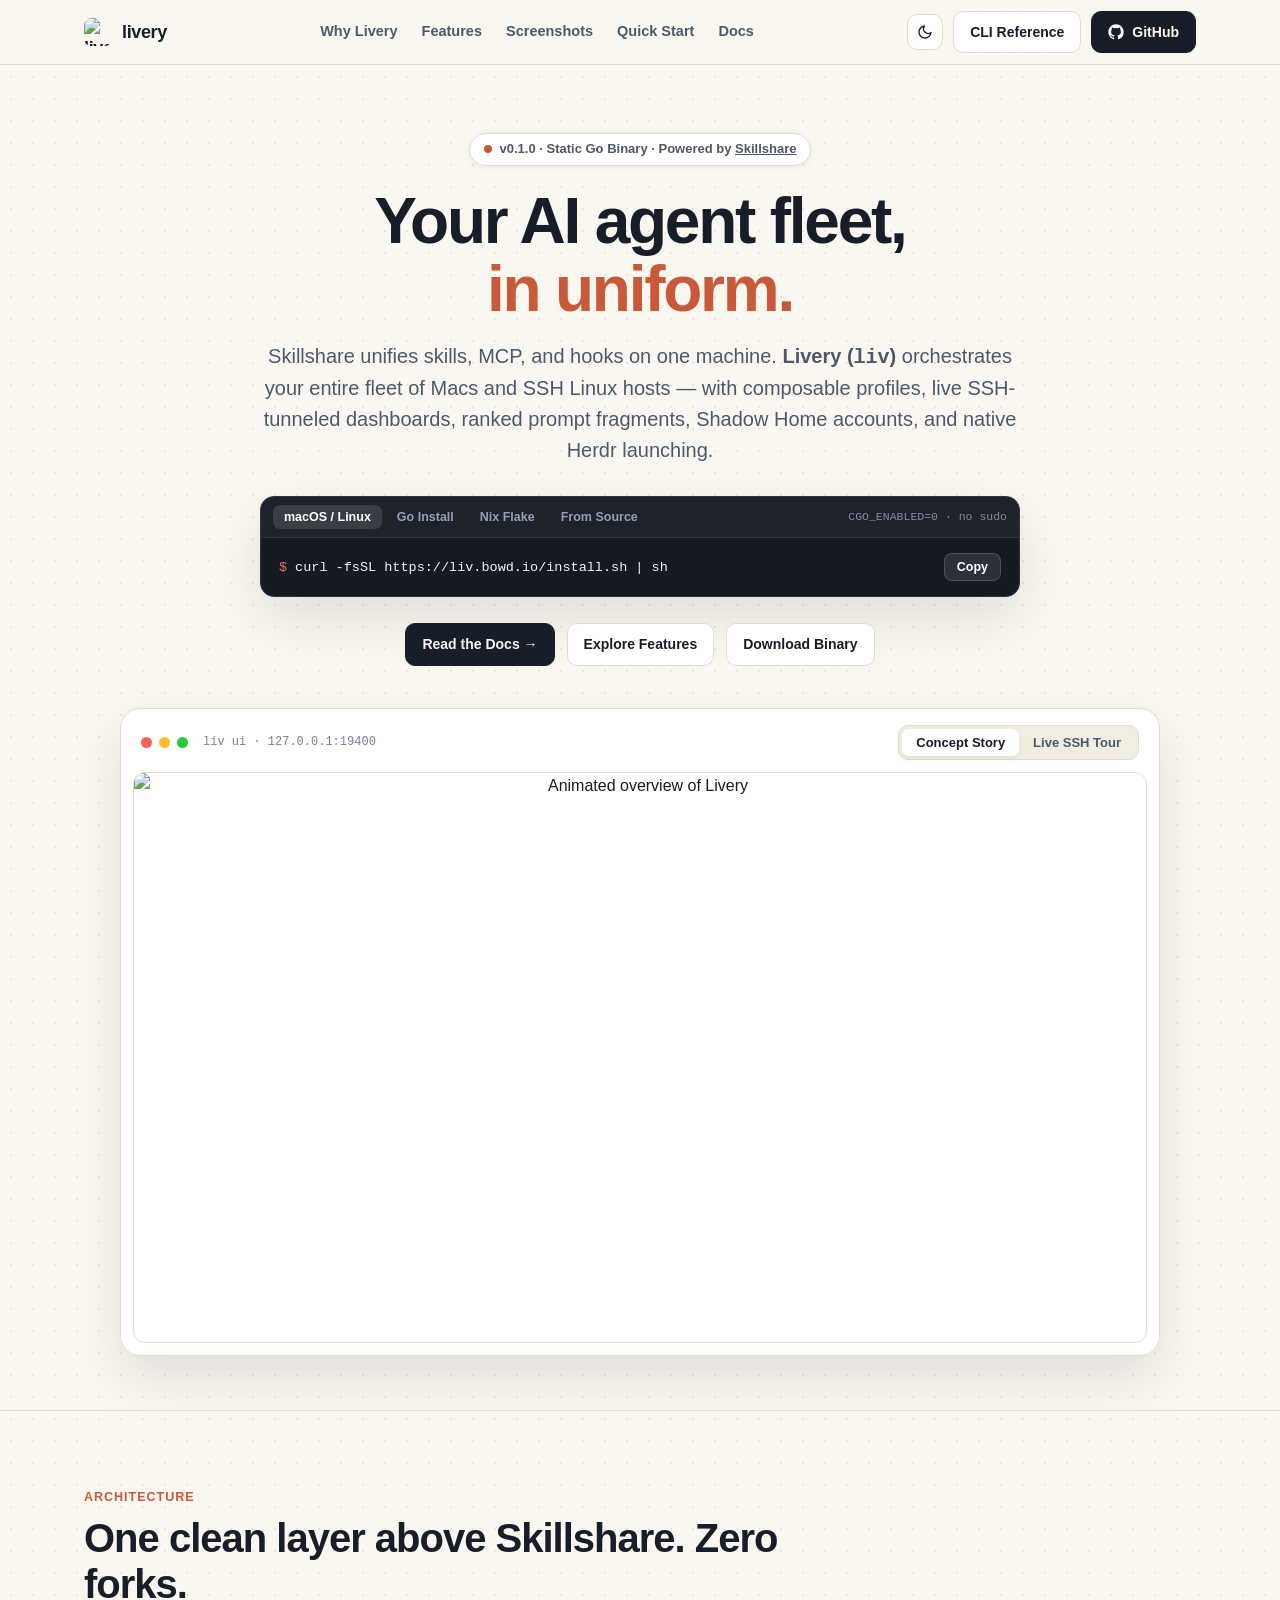
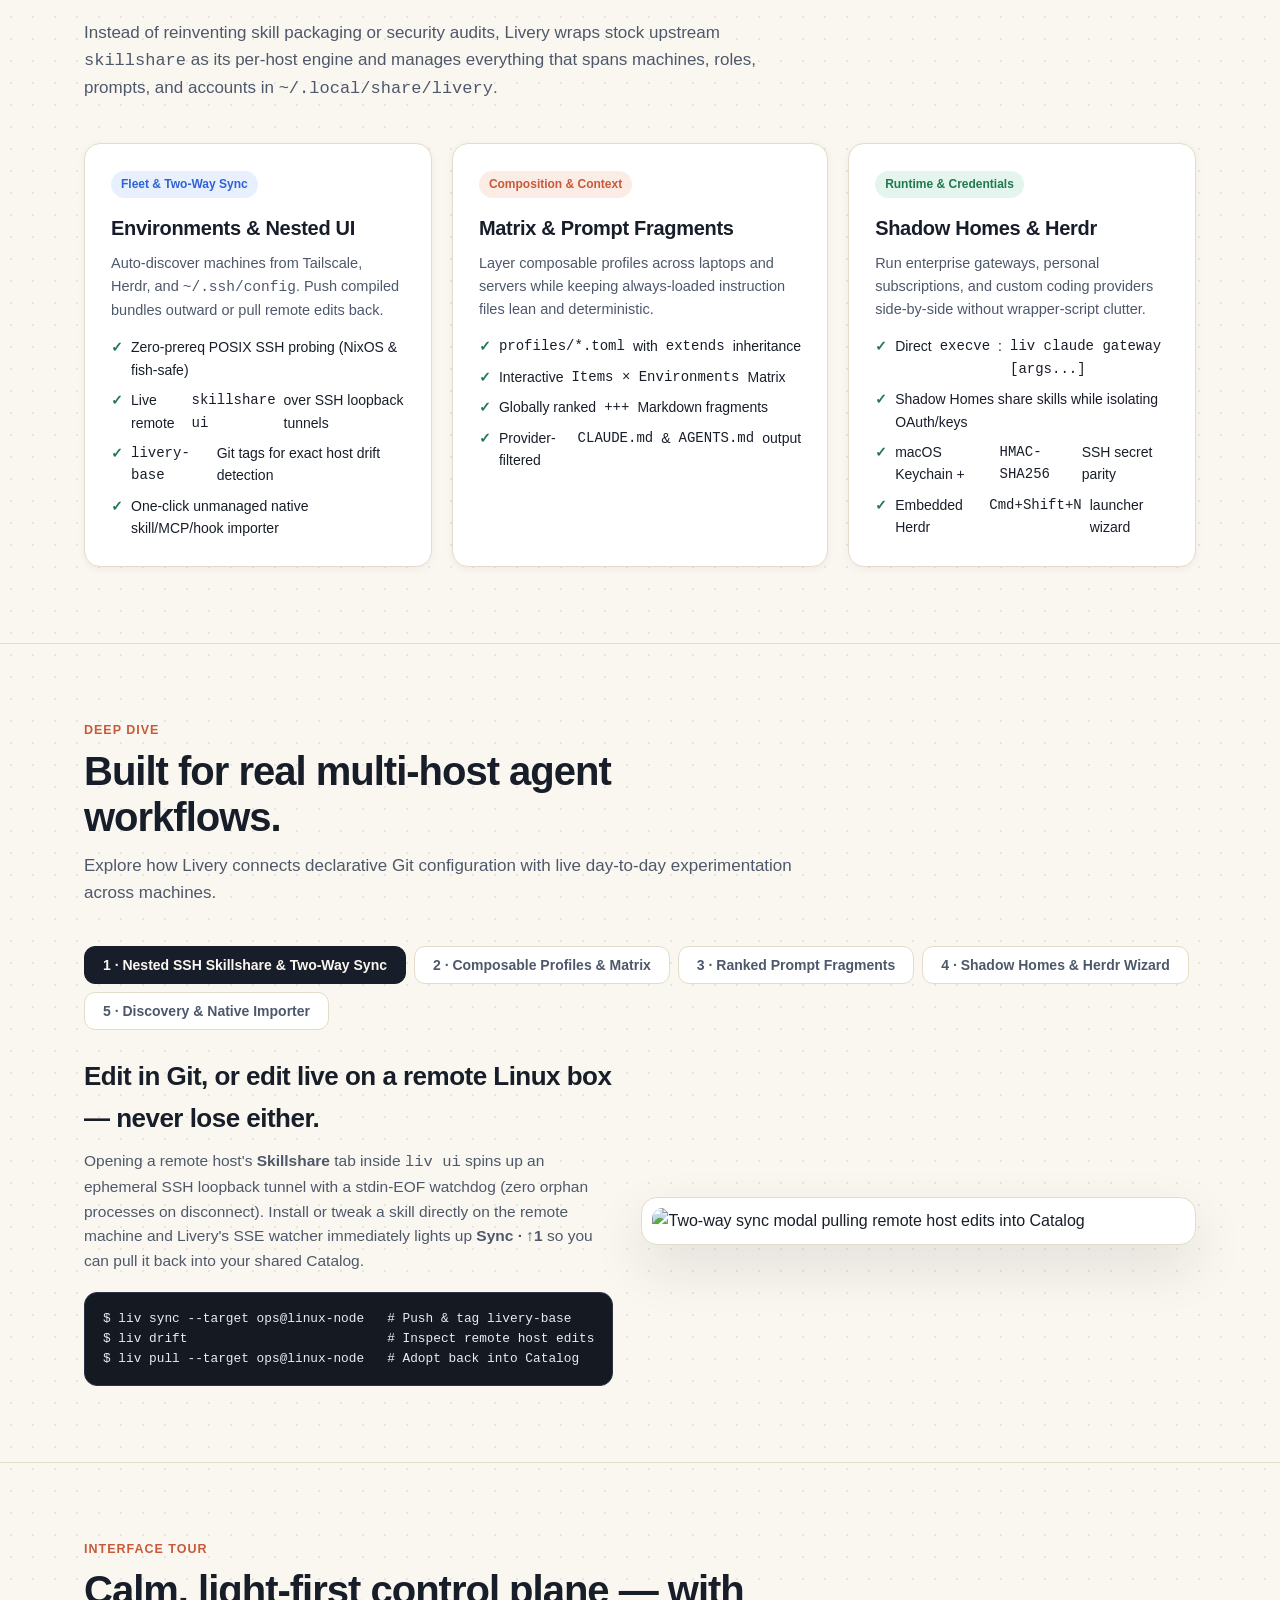
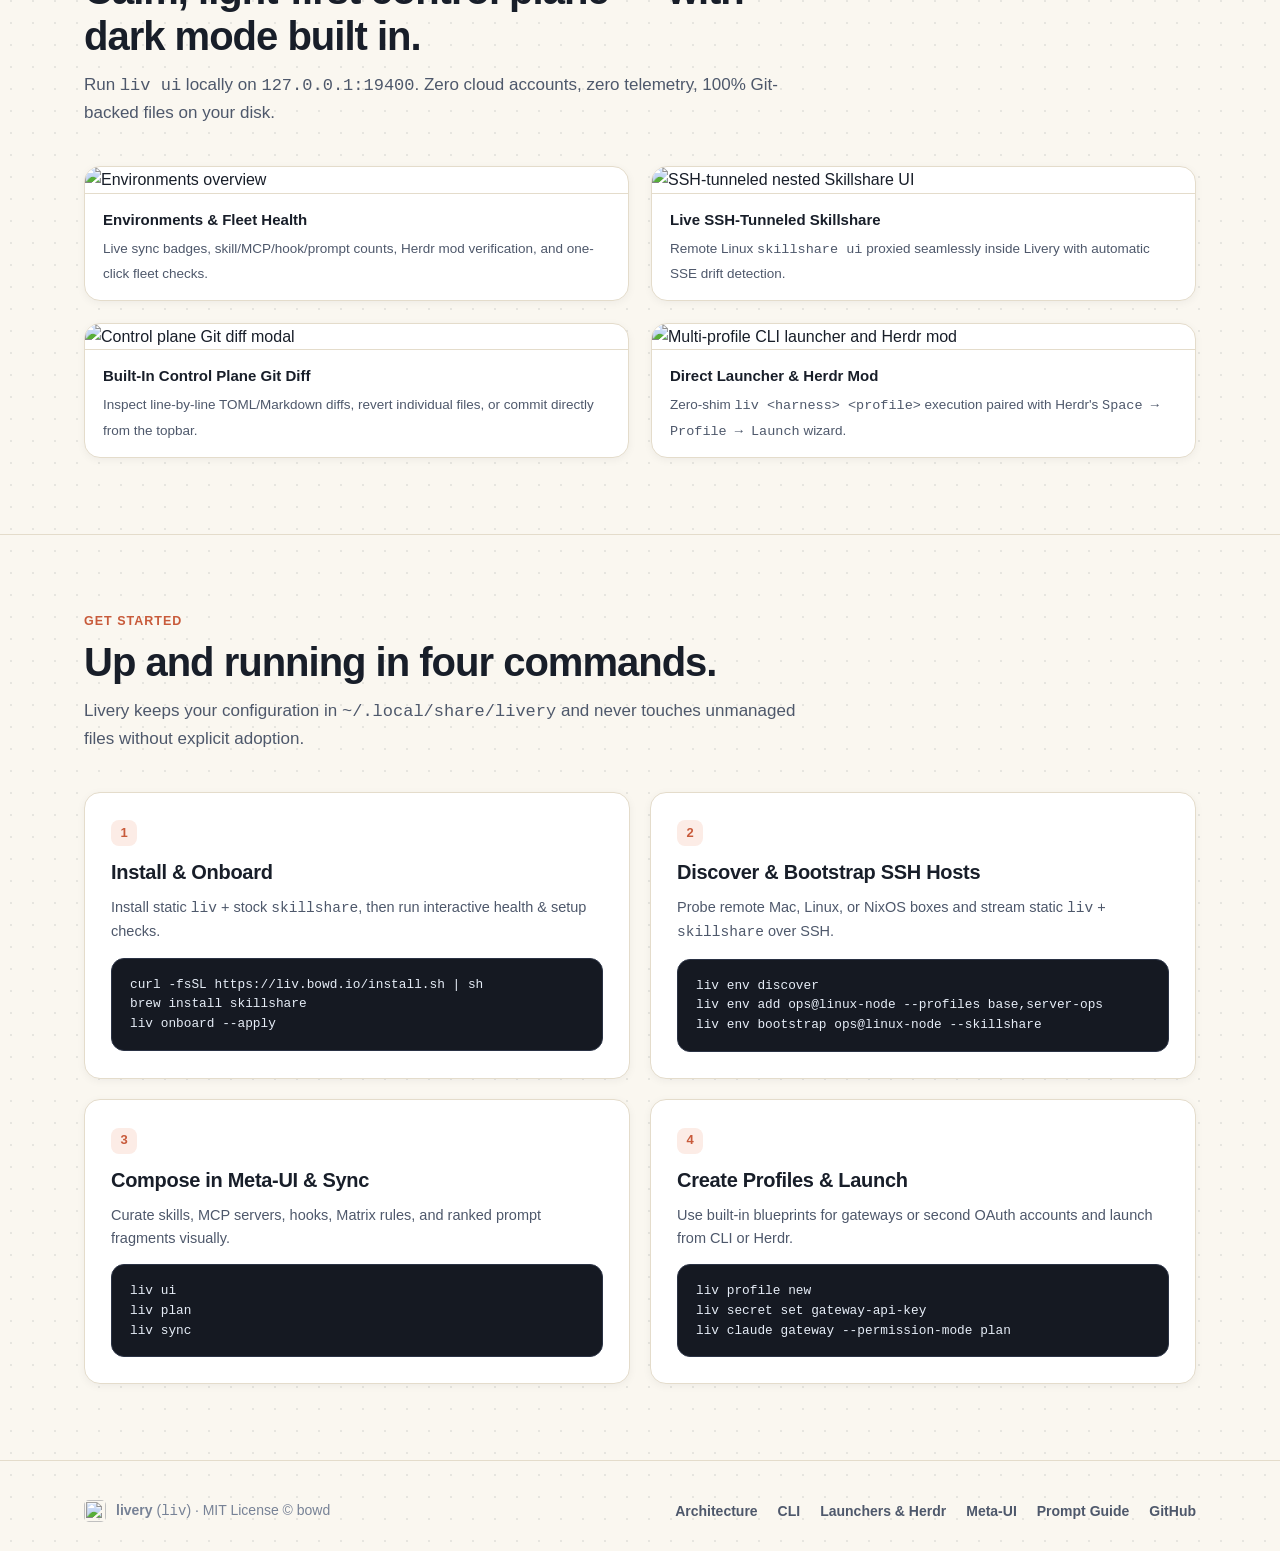
==== commit 5fc08ee5: "Use https://liv.bowd.io/install.sh in install snippets" ====
--- a/site/index.html
+++ b/site/index.html
@@ -69,7 +69,7 @@
           </div>
           <div class="install-cmd-row">
             <div class="install-cmd mono">
-              <span class="prompt">$</span><span id="install-cmd-text">curl -fsSL https://raw.githubusercontent.com/bowd/livery/main/install.sh | sh</span>
+              <span class="prompt">$</span><span id="install-cmd-text">curl -fsSL https://liv.bowd.io/install.sh | sh</span>
             </div>
             <button id="copy-install-btn" class="copy-btn">Copy</button>
           </div>
@@ -319,7 +319,7 @@
             <span class="step-num">1</span>
             <h3>Install &amp; Onboard</h3>
             <p>Install static <code>liv</code> + stock <code>skillshare</code>, then run interactive health &amp; setup checks.</p>
-            <pre class="code-block mono">curl -fsSL https://raw.githubusercontent.com/bowd/livery/main/install.sh | sh
+            <pre class="code-block mono">curl -fsSL https://liv.bowd.io/install.sh | sh
 brew install skillshare
 liv onboard --apply</pre>
           </div>
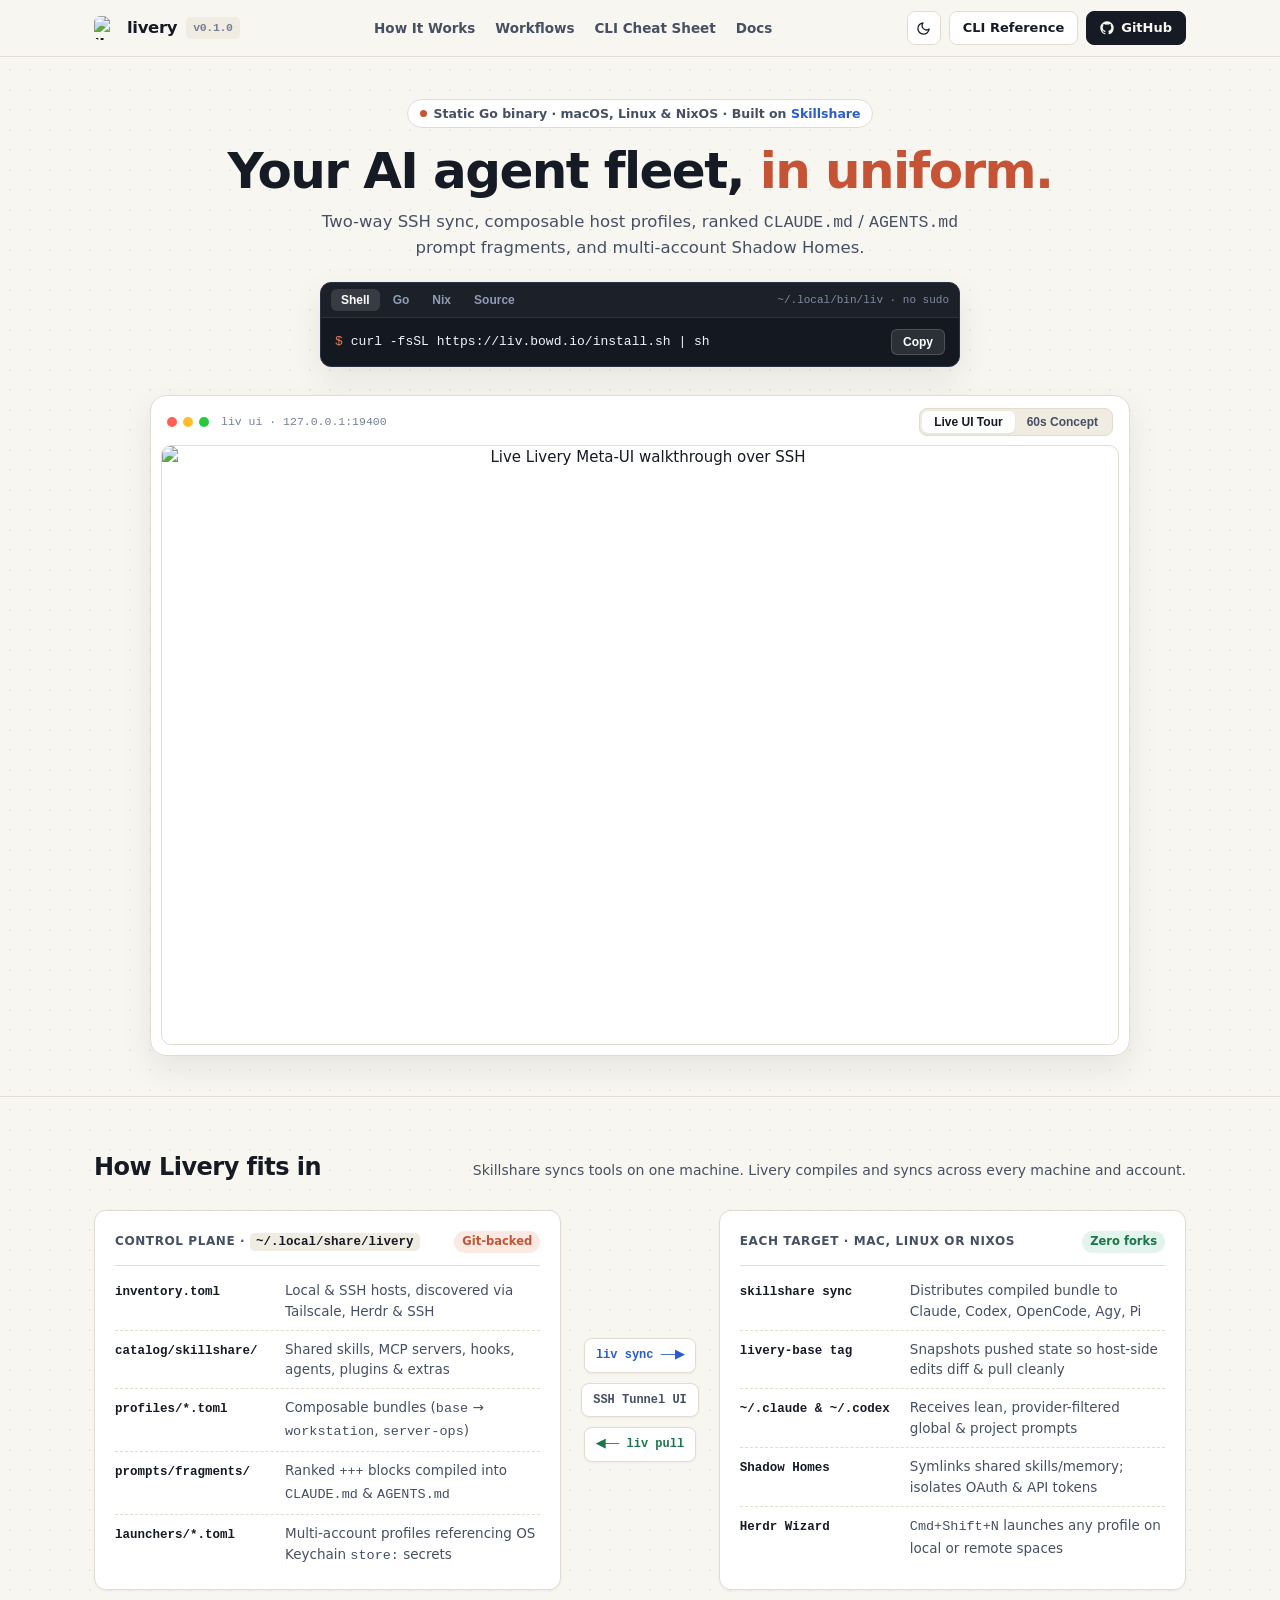
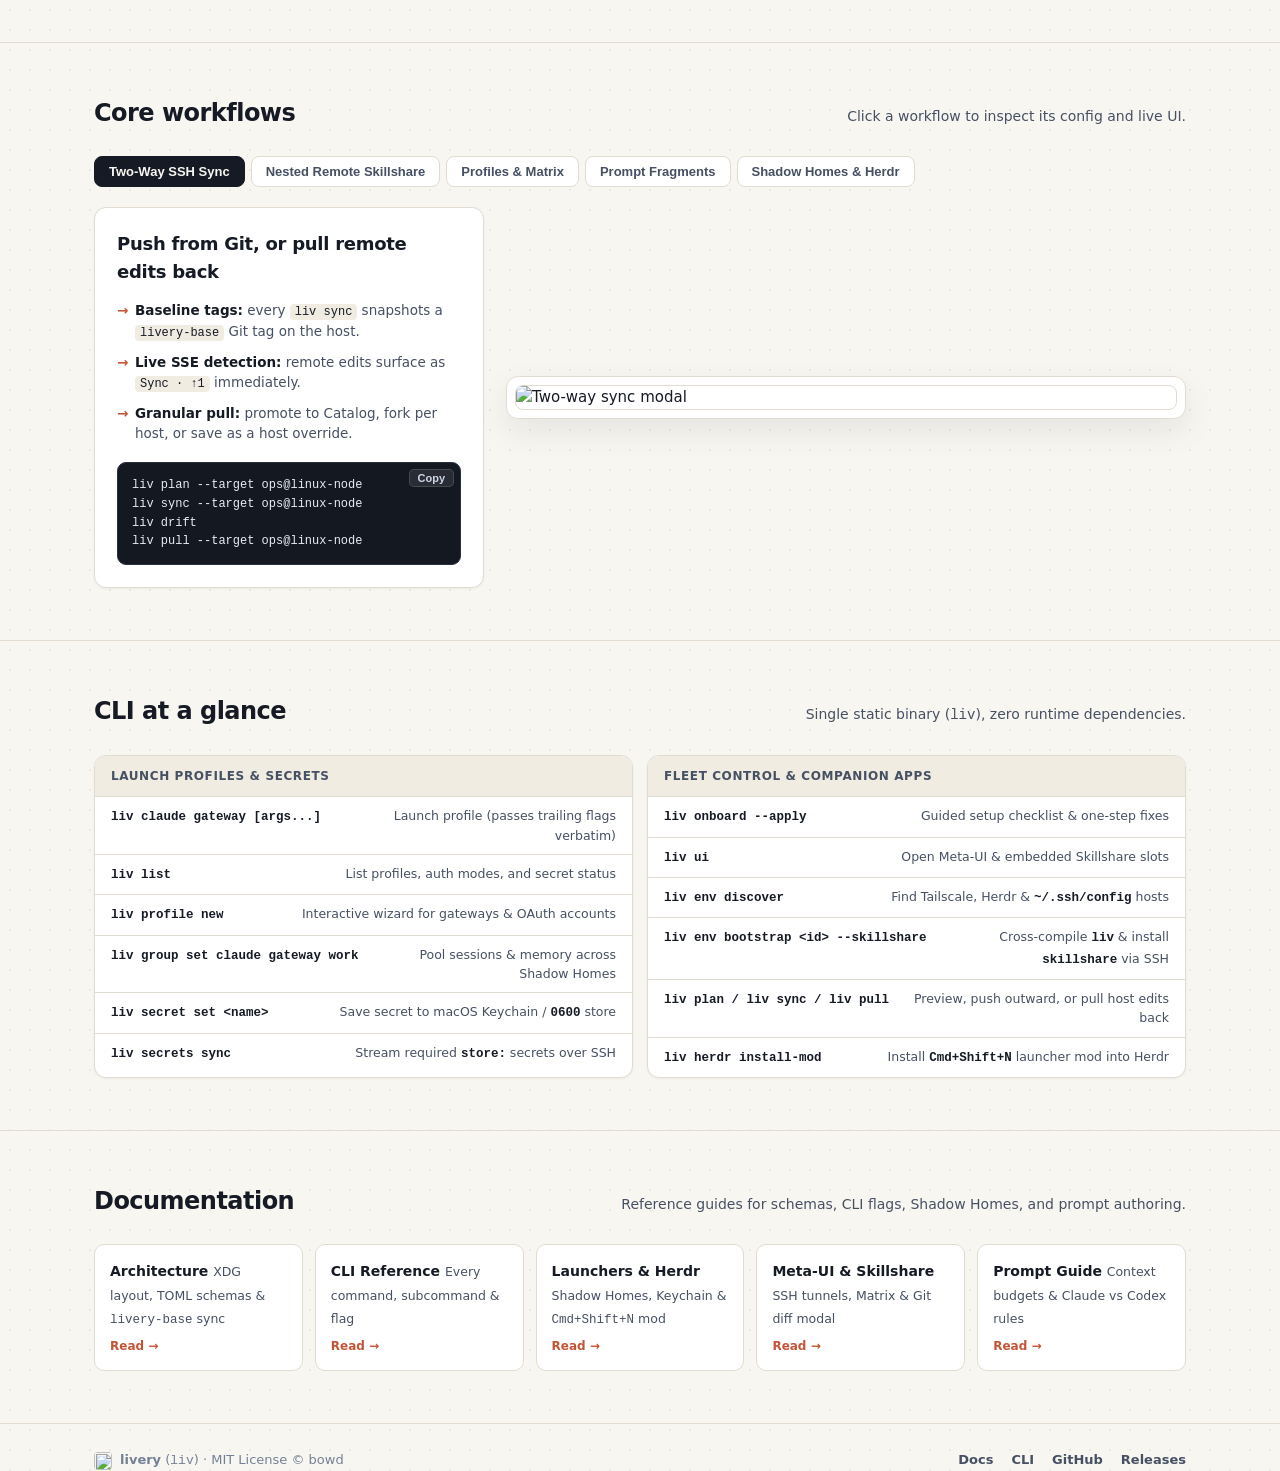
==== commit 196df6a6: "Refine liv.bowd.io layout: tighter copy, anatomy diagram, CLI cheat sheet, and 3-column docs" ====
--- a/site/index.html
+++ b/site/index.html
@@ -4,7 +4,7 @@
   <meta charset="utf-8" />
   <meta name="viewport" content="width=device-width, initial-scale=1" />
   <title>livery (liv) — Your AI agent fleet, in uniform</title>
-  <meta name="description" content="Declarative multi-host environment orchestration, live SSH-tunneled Skillshare dashboards, ranked prompt fragments, multi-account Shadow Homes, and native Herdr launching." />
+  <meta name="description" content="Multi-host SSH sync, composable profiles, live nested Skillshare dashboards, ranked prompt fragments, Shadow Homes, and Herdr launching." />
   <meta property="og:title" content="livery (liv) — Your AI agent fleet, in uniform" />
   <meta property="og:description" content="Multi-host AI agent control plane built on Skillshare: SSH sync, nested dashboards, ranked CLAUDE.md/AGENTS.md prompt fragments, Shadow Homes, and Herdr launcher." />
   <meta property="og:image" content="https://liv.bowd.io/assets/og-card.png" />
@@ -19,15 +19,15 @@
   <header class="nav-wrap">
     <div class="container nav">
       <a href="./" class="brand">
-        <img src="assets/livery-icon.png" alt="livery" width="28" height="28" />
+        <img src="assets/livery-icon.png" alt="livery" width="24" height="24" />
         <span>livery</span>
+        <span class="brand-tag mono">v0.1.0</span>
       </a>
 
       <nav class="nav-links" aria-label="Primary">
-        <a href="#why">Why Livery</a>
-        <a href="#features">Features</a>
-        <a href="#gallery">Screenshots</a>
-        <a href="#quickstart">Quick Start</a>
+        <a href="#architecture">How It Works</a>
+        <a href="#workflows">Workflows</a>
+        <a href="#commands">CLI Cheat Sheet</a>
         <a href="docs/architecture.html">Docs</a>
       </nav>
 
@@ -35,7 +35,7 @@
         <button id="theme-toggle" class="btn icon-toggle" aria-label="Toggle color theme" title="Switch theme"></button>
         <a href="docs/cli.html" class="btn hide-mobile">CLI Reference</a>
         <a href="https://github.com/bowd/livery" class="btn btn-primary" target="_blank" rel="noopener">
-          <svg width="16" height="16" viewBox="0 0 24 24" fill="currentColor" aria-hidden="true"><path d="M12 .5C5.65.5.5 5.65.5 12c0 5.08 3.29 9.39 7.86 10.91.58.11.79-.25.79-.56 0-.28-.01-1.02-.02-2-3.2.7-3.88-1.54-3.88-1.54-.52-1.33-1.28-1.69-1.28-1.69-1.05-.71.08-.7.08-.7 1.16.08 1.77 1.19 1.77 1.19 1.03 1.76 2.7 1.25 3.36.96.1-.75.4-1.25.73-1.54-2.55-.29-5.24-1.28-5.24-5.68 0-1.25.45-2.28 1.18-3.08-.12-.29-.51-1.46.11-3.05 0 0 .97-.31 3.17 1.18a11.02 11.02 0 0 1 5.78 0c2.2-1.49 3.17-1.18 3.17-1.18.62 1.59.23 2.76.11 3.05.74.8 1.18 1.83 1.18 3.08 0 4.41-2.69 5.38-5.26 5.67.41.36.78 1.06.78 2.14 0 1.55-.01 2.8-.01 3.18 0 .31.21.68.8.56A11.51 11.51 0 0 0 23.5 12C23.5 5.65 18.35.5 12 .5Z"/></svg>
+          <svg width="14" height="14" viewBox="0 0 24 24" fill="currentColor" aria-hidden="true"><path d="M12 .5C5.65.5.5 5.65.5 12c0 5.08 3.29 9.39 7.86 10.91.58.11.79-.25.79-.56 0-.28-.01-1.02-.02-2-3.2.7-3.88-1.54-3.88-1.54-.52-1.33-1.28-1.69-1.28-1.69-1.05-.71.08-.7.08-.7 1.16.08 1.77 1.19 1.77 1.19 1.03 1.76 2.7 1.25 3.36.96.1-.75.4-1.25.73-1.54-2.55-.29-5.24-1.28-5.24-5.68 0-1.25.45-2.28 1.18-3.08-.12-.29-.51-1.46.11-3.05 0 0 .97-.31 3.17 1.18a11.02 11.02 0 0 1 5.78 0c2.2-1.49 3.17-1.18 3.17-1.18.62 1.59.23 2.76.11 3.05.74.8 1.18 1.83 1.18 3.08 0 4.41-2.69 5.38-5.26 5.67.41.36.78 1.06.78 2.14 0 1.55-.01 2.8-.01 3.18 0 .31.21.68.8.56A11.51 11.51 0 0 0 23.5 12C23.5 5.65 18.35.5 12 .5Z"/></svg>
           <span>GitHub</span>
         </a>
       </div>
@@ -46,39 +46,33 @@
     <!-- HERO -->
     <section class="hero">
       <div class="container">
-        <div class="eyebrow">
-          <span class="eyebrow-dot"></span>
-          <span>v0.1.0 · Static Go Binary · Powered by <a href="https://github.com/runkids/skillshare" target="_blank" rel="noopener" style="text-decoration:underline">Skillshare</a></span>
-        </div>
-
-        <h1>Your AI agent fleet,<br /><span class="accent">in uniform.</span></h1>
-
-        <p class="hero-sub">
-          Skillshare unifies skills, MCP, and hooks on one machine. <strong>Livery (<code>liv</code>)</strong> orchestrates your entire fleet of Macs and SSH Linux hosts — with composable profiles, live SSH-tunneled dashboards, ranked prompt fragments, Shadow Home accounts, and native Herdr launching.
+        <div class="hero-badge">
+          <span class="dot"></span>
+          <span>Static Go binary · macOS, Linux &amp; NixOS · Built on <a href="https://github.com/runkids/skillshare" target="_blank" rel="noopener">Skillshare</a></span>
+        </div>
+
+        <h1>Your AI agent fleet, <span class="accent">in uniform.</span></h1>
+
+        <p class="hero-lead">
+          Two-way SSH sync, composable host profiles, ranked <code>CLAUDE.md</code> / <code>AGENTS.md</code> prompt fragments, and multi-account Shadow Homes.
         </p>
 
-        <div class="install-card">
-          <div class="install-tabs">
-            <div class="install-tab-list" role="tablist">
-              <button class="itab active" data-itab="shell">macOS / Linux</button>
-              <button class="itab" data-itab="go">Go Install</button>
-              <button class="itab" data-itab="nix">Nix Flake</button>
-              <button class="itab" data-itab="source">From Source</button>
-            </div>
-            <span class="mono hide-mobile" style="font-size:11.5px;color:#7f8ca4">CGO_ENABLED=0 · no sudo</span>
-          </div>
-          <div class="install-cmd-row">
+        <div class="install-box">
+          <div class="install-head">
+            <div class="install-tabs" role="tablist">
+              <button class="itab active" data-itab="shell">Shell</button>
+              <button class="itab" data-itab="go">Go</button>
+              <button class="itab" data-itab="nix">Nix</button>
+              <button class="itab" data-itab="source">Source</button>
+            </div>
+            <span class="mono hide-mobile" style="font-size:11px;color:#7f8ca4">~/.local/bin/liv · no sudo</span>
+          </div>
+          <div class="install-body">
             <div class="install-cmd mono">
               <span class="prompt">$</span><span id="install-cmd-text">curl -fsSL https://liv.bowd.io/install.sh | sh</span>
             </div>
             <button id="copy-install-btn" class="copy-btn">Copy</button>
           </div>
-        </div>
-
-        <div class="hero-ctas">
-          <a href="docs/architecture.html" class="btn btn-primary">Read the Docs →</a>
-          <a href="#features" class="btn">Explore Features</a>
-          <a href="https://github.com/bowd/livery/releases/latest" class="btn" target="_blank" rel="noopener">Download Binary</a>
         </div>
 
         <div class="stage-frame">
@@ -87,269 +81,325 @@
               <i class="wdot" style="background:#ff5f56"></i>
               <i class="wdot" style="background:#ffbd2e"></i>
               <i class="wdot" style="background:#27c93f"></i>
-              <span class="mono" style="font-size:12px;color:var(--ink-faint);margin-left:8px">liv ui · 127.0.0.1:19400</span>
+              <span class="mono" style="font-size:11.5px;color:var(--ink-3);margin-left:6px">liv ui · 127.0.0.1:19400</span>
             </div>
             <div class="stage-switch">
-              <button class="stage-btn active" data-stage-src="assets/demo.gif" data-stage-alt="Animated overview of Livery">Concept Story</button>
-              <button class="stage-btn" data-stage-src="assets/live-walkthrough.gif" data-stage-alt="Live Meta-UI walkthrough over SSH">Live SSH Tour</button>
+              <button class="stage-btn active" data-stage-src="assets/live-walkthrough.gif" data-stage-alt="Live Meta-UI walkthrough over SSH">Live UI Tour</button>
+              <button class="stage-btn" data-stage-src="assets/demo.gif" data-stage-alt="Animated overview of Livery">60s Concept</button>
             </div>
           </div>
           <div class="stage-media">
-            <img id="hero-stage-img" src="assets/demo.gif" alt="Animated overview of Livery" width="1120" height="630" />
+            <img id="hero-stage-img" src="assets/live-walkthrough.gif" alt="Live Livery Meta-UI walkthrough over SSH" width="1120" height="700" />
           </div>
         </div>
       </div>
     </section>
 
-    <!-- WHY LIVERY / ARCHITECTURE -->
-    <section id="why" class="section">
+    <!-- HOW IT WORKS (STRUCTURED ANATOMY, ZERO PROSE WALLS) -->
+    <section id="architecture" class="section">
       <div class="container">
-        <div class="section-header">
-          <div class="section-kicker">Architecture</div>
-          <h2 class="section-title">One clean layer above Skillshare. Zero forks.</h2>
-          <p class="section-desc">
-            Instead of reinventing skill packaging or security audits, Livery wraps stock upstream <code>skillshare</code> as its per-host engine and manages everything that spans machines, roles, prompts, and accounts in <code>~/.local/share/livery</code>.
-          </p>
-        </div>
-
-        <div class="arch-grid">
-          <div class="card">
-            <span class="card-badge badge-blue">Fleet &amp; Two-Way Sync</span>
-            <h3>Environments &amp; Nested UI</h3>
-            <p>Auto-discover machines from Tailscale, Herdr, and <code>~/.ssh/config</code>. Push compiled bundles outward or pull remote edits back.</p>
-            <ul class="check-list">
-              <li>Zero-prereq POSIX SSH probing (NixOS &amp; fish-safe)</li>
-              <li>Live remote <code>skillshare ui</code> over SSH loopback tunnels</li>
-              <li><code>livery-base</code> Git tags for exact host drift detection</li>
-              <li>One-click unmanaged native skill/MCP/hook importer</li>
+        <div class="sec-head">
+          <h2>How Livery fits in</h2>
+          <span class="sec-sub">Skillshare syncs tools on one machine. Livery compiles and syncs across every machine and account.</span>
+        </div>
+
+        <div class="layer-diagram">
+          <div class="layer-box">
+            <div class="layer-title">
+              <span>Control Plane · <code class="mono">~/.local/share/livery</code></span>
+              <span class="pill pill-accent">Git-backed</span>
+            </div>
+            <div class="kv-list">
+              <div class="kv-row">
+                <span class="kv-key mono">inventory.toml</span>
+                <span class="kv-val">Local &amp; SSH hosts, discovered via Tailscale, Herdr &amp; SSH</span>
+              </div>
+              <div class="kv-row">
+                <span class="kv-key mono">catalog/skillshare/</span>
+                <span class="kv-val">Shared skills, MCP servers, hooks, agents, plugins &amp; extras</span>
+              </div>
+              <div class="kv-row">
+                <span class="kv-key mono">profiles/*.toml</span>
+                <span class="kv-val">Composable bundles (<code>base</code> → <code>workstation</code>, <code>server-ops</code>)</span>
+              </div>
+              <div class="kv-row">
+                <span class="kv-key mono">prompts/fragments/</span>
+                <span class="kv-val">Ranked <code>+++</code> blocks compiled into <code>CLAUDE.md</code> &amp; <code>AGENTS.md</code></span>
+              </div>
+              <div class="kv-row">
+                <span class="kv-key mono">launchers/*.toml</span>
+                <span class="kv-val">Multi-account profiles referencing OS Keychain <code>store:</code> secrets</span>
+              </div>
+            </div>
+          </div>
+
+          <div class="layer-bridge mono">
+            <div class="bridge-chip" style="color:var(--blue)">liv sync ──▶</div>
+            <div class="bridge-chip" style="color:var(--ink-2)">SSH Tunnel UI</div>
+            <div class="bridge-chip" style="color:var(--green)">◀── liv pull</div>
+          </div>
+
+          <div class="layer-box">
+            <div class="layer-title">
+              <span>Each Target · Mac, Linux or NixOS</span>
+              <span class="pill pill-green">Zero forks</span>
+            </div>
+            <div class="kv-list">
+              <div class="kv-row">
+                <span class="kv-key mono">skillshare sync</span>
+                <span class="kv-val">Distributes compiled bundle to Claude, Codex, OpenCode, Agy, Pi</span>
+              </div>
+              <div class="kv-row">
+                <span class="kv-key mono">livery-base tag</span>
+                <span class="kv-val">Snapshots pushed state so host-side edits diff &amp; pull cleanly</span>
+              </div>
+              <div class="kv-row">
+                <span class="kv-key mono">~/.claude &amp; ~/.codex</span>
+                <span class="kv-val">Receives lean, provider-filtered global &amp; project prompts</span>
+              </div>
+              <div class="kv-row">
+                <span class="kv-key mono">Shadow Homes</span>
+                <span class="kv-val">Symlinks shared skills/memory; isolates OAuth &amp; API tokens</span>
+              </div>
+              <div class="kv-row">
+                <span class="kv-key mono">Herdr Wizard</span>
+                <span class="kv-val"><code>Cmd+Shift+N</code> launches any profile on local or remote spaces</span>
+              </div>
+            </div>
+          </div>
+        </div>
+      </div>
+    </section>
+
+    <!-- WORKFLOWS (TIGHT BULLETS + CODE + SCREENSHOT) -->
+    <section id="workflows" class="section">
+      <div class="container">
+        <div class="sec-head">
+          <h2>Core workflows</h2>
+          <span class="sec-sub">Click a workflow to inspect its config and live UI.</span>
+        </div>
+
+        <div class="ftabs" role="tablist">
+          <button class="ftab active" data-ftab="sync">Two-Way SSH Sync</button>
+          <button class="ftab" data-ftab="nested">Nested Remote Skillshare</button>
+          <button class="ftab" data-ftab="matrix">Profiles &amp; Matrix</button>
+          <button class="ftab" data-ftab="prompts">Prompt Fragments</button>
+          <button class="ftab" data-ftab="launcher">Shadow Homes &amp; Herdr</button>
+        </div>
+
+        <!-- 1: Two-Way Sync -->
+        <div class="fpanel active" data-fpanel="sync">
+          <div class="fcard">
+            <h3>Push from Git, or pull remote edits back</h3>
+            <ul class="fpoints">
+              <li><strong>Baseline tags:</strong> every <code>liv sync</code> snapshots a <code>livery-base</code> Git tag on the host.</li>
+              <li><strong>Live SSE detection:</strong> remote edits surface as <code>Sync · ↑1</code> immediately.</li>
+              <li><strong>Granular pull:</strong> promote to Catalog, fork per host, or save as a host override.</li>
             </ul>
-          </div>
-
-          <div class="card">
-            <span class="card-badge badge-accent">Composition &amp; Context</span>
-            <h3>Matrix &amp; Prompt Fragments</h3>
-            <p>Layer composable profiles across laptops and servers while keeping always-loaded instruction files lean and deterministic.</p>
-            <ul class="check-list">
-              <li><code>profiles/*.toml</code> with <code>extends</code> inheritance</li>
-              <li>Interactive <code>Items × Environments</code> Matrix</li>
-              <li>Globally ranked <code>+++</code> Markdown fragments</li>
-              <li>Provider-filtered <code>CLAUDE.md</code> &amp; <code>AGENTS.md</code> output</li>
+            <pre class="code-block mono">liv plan --target ops@linux-node
+liv sync --target ops@linux-node
+liv drift
+liv pull --target ops@linux-node</pre>
+          </div>
+          <div class="fshot">
+            <img src="assets/ui/two-way-sync.png" alt="Two-way sync modal" loading="lazy" />
+          </div>
+        </div>
+
+        <!-- 2: Nested Remote Skillshare -->
+        <div class="fpanel" data-fpanel="nested">
+          <div class="fcard">
+            <h3>Stock Skillshare UI, tunneled over SSH</h3>
+            <ul class="fpoints">
+              <li><strong>Sandboxed Catalog:</strong> curate your full library without touching live <code>~/.claude</code>.</li>
+              <li><strong>SSH loopback tunnel:</strong> opens remote Linux <code>skillshare ui</code> Read/Write inside Livery.</li>
+              <li><strong>Zero orphans:</strong> stdin-EOF watchdog stops the remote UI process on close.</li>
             </ul>
-          </div>
-
-          <div class="card">
-            <span class="card-badge badge-green">Runtime &amp; Credentials</span>
-            <h3>Shadow Homes &amp; Herdr</h3>
-            <p>Run enterprise gateways, personal subscriptions, and custom coding providers side-by-side without wrapper-script clutter.</p>
-            <ul class="check-list">
-              <li>Direct <code>execve</code>: <code>liv claude gateway [args...]</code></li>
-              <li>Shadow Homes share skills while isolating OAuth/keys</li>
-              <li>macOS Keychain + <code>HMAC-SHA256</code> SSH secret parity</li>
-              <li>Embedded Herdr <code>Cmd+Shift+N</code> launcher wizard</li>
+            <pre class="code-block mono">liv env discover
+liv env add ops@linux-node --profiles base,server-ops
+liv env bootstrap ops@linux-node --skillshare
+liv ui</pre>
+          </div>
+          <div class="fshot">
+            <img src="assets/ui/nested-skillshare-ssh.png" alt="Remote Skillshare UI tunneled over SSH" loading="lazy" />
+          </div>
+        </div>
+
+        <!-- 3: Matrix -->
+        <div class="fpanel" data-fpanel="matrix">
+          <div class="fcard">
+            <h3>Composable profiles + per-host Matrix</h3>
+            <ul class="fpoints">
+              <li><strong>Inheritance:</strong> <code>workstation</code> and <code>server-ops</code> extend <code>base</code>.</li>
+              <li><strong>Profile guardrails:</strong> blue checkmarks prevent accidental edits to shared profiles.</li>
+              <li><strong>All categories:</strong> skills, MCP, hooks, plugins, prompts, and launchers in one grid.</li>
             </ul>
-          </div>
-        </div>
-      </div>
-    </section>
-
-    <!-- INTERACTIVE FEATURE EXPLORER -->
-    <section id="features" class="section">
-      <div class="container">
-        <div class="section-header">
-          <div class="section-kicker">Deep Dive</div>
-          <h2 class="section-title">Built for real multi-host agent workflows.</h2>
-          <p class="section-desc">Explore how Livery connects declarative Git configuration with live day-to-day experimentation across machines.</p>
-        </div>
-
-        <div class="feature-tabs" role="tablist">
-          <button class="ftab active" data-ftab="sync">1 · Nested SSH Skillshare &amp; Two-Way Sync</button>
-          <button class="ftab" data-ftab="matrix">2 · Composable Profiles &amp; Matrix</button>
-          <button class="ftab" data-ftab="prompts">3 · Ranked Prompt Fragments</button>
-          <button class="ftab" data-ftab="launcher">4 · Shadow Homes &amp; Herdr Wizard</button>
-          <button class="ftab" data-ftab="envs">5 · Discovery &amp; Native Importer</button>
-        </div>
-
-        <!-- Panel 1: Sync -->
-        <div class="feature-panel active" data-fpanel="sync">
-          <div class="feature-copy">
-            <h3>Edit in Git, or edit live on a remote Linux box — never lose either.</h3>
-            <p>
-              Opening a remote host's <strong>Skillshare</strong> tab inside <code>liv ui</code> spins up an ephemeral SSH loopback tunnel with a stdin-EOF watchdog (zero orphan processes on disconnect). Install or tweak a skill directly on the remote machine and Livery's SSE watcher immediately lights up <strong>Sync · ↑1</strong> so you can pull it back into your shared Catalog.
-            </p>
-            <pre class="code-block mono">$ liv sync --target ops@linux-node   # Push &amp; tag livery-base
-$ liv drift                          # Inspect remote host edits
-$ liv pull --target ops@linux-node   # Adopt back into Catalog</pre>
-          </div>
-          <div class="feature-shot">
-            <img src="assets/ui/two-way-sync.png" alt="Two-way sync modal pulling remote host edits into Catalog" loading="lazy" />
-          </div>
-        </div>
-
-        <!-- Panel 2: Matrix -->
-        <div class="feature-panel" data-fpanel="matrix">
-          <div class="feature-copy">
-            <h3>Compose profiles once. Override per host in one click.</h3>
-            <p>
-              Define reusable bundles like <code>base</code>, <code>workstation</code>, and <code>server-ops</code> across skills, MCP servers, hooks, plugins, prompts, and launchers. Inherited items appear in blue with profile guardrails; per-host additions and exclusions are toggled directly in the Matrix.
-            </p>
             <pre class="code-block mono"># profiles/workstation.toml
 id = "workstation"
 extends = ["base"]
 mcp = ["github"]
 hooks = ["notify-turn-complete"]
-launchers = ["claude-gateway", "claude-personal", "codex-zai"]
-
-[skills]
-include = ["playwright-qa", "release-audit"]</pre>
-          </div>
-          <div class="feature-shot">
-            <img src="assets/ui/matrix.png" alt="Composable Matrix across environments and profiles" loading="lazy" />
-          </div>
-        </div>
-
-        <!-- Panel 3: Prompts -->
-        <div class="feature-panel" data-fpanel="prompts">
-          <div class="feature-copy">
-            <h3>Keep CLAUDE.md and AGENTS.md sharp, ranked, and within budget.</h3>
-            <p>
-              Break monolithic global prompt files into modular <code>+++</code> Markdown fragments with live word-count tracking. Rank them globally (<code>#1 → #N</code>) in <strong>Catalog → Prompts</strong>, filter per provider, and review every compiled change in Livery's built-in Git diff modal.
-            </p>
+launchers = ["claude-gateway", "claude-personal"]</pre>
+          </div>
+          <div class="fshot">
+            <img src="assets/ui/matrix.png" alt="Fleet Matrix editor" loading="lazy" />
+          </div>
+        </div>
+
+        <!-- 4: Prompts -->
+        <div class="fpanel" data-fpanel="prompts">
+          <div class="fcard">
+            <h3>Ranked fragments → lean CLAUDE.md &amp; AGENTS.md</h3>
+            <ul class="fpoints">
+              <li><strong>Global rank:</strong> order fragments <code>#1..#N</code> once across all profiles.</li>
+              <li><strong>Context budget:</strong> live word counts keep always-loaded files under ~60 lines.</li>
+              <li><strong>Built-in Git modal:</strong> diff, revert, or commit control-plane edits from the topbar.</li>
+            </ul>
             <pre class="code-block mono">+++
 id = "engineering/verify-first"
 providers = ["claude", "codex"]
-why = "Run unit tests and linters before declaring work done"
 +++
 ## Verification
-- Run the project's relevant test and lint targets after edits.</pre>
-          </div>
-          <div class="feature-shot">
-            <img src="assets/ui/prompts.png" alt="Ranked prompt fragments in Catalog" loading="lazy" />
-          </div>
-        </div>
-
-        <!-- Panel 4: Launcher & Herdr -->
-        <div class="feature-panel" data-fpanel="launcher">
-          <div class="feature-copy">
-            <h3>Multiple accounts, shared skills, Keychain secrets, and Cmd+Shift+N in Herdr.</h3>
-            <p>
-              <code>liv claude gateway</code> and <code>liv claude personal</code> run in lightweight <strong>Shadow Homes</strong> that symlink your Skillshare skills and prompts while keeping OAuth tokens and <code>store:</code> Keychain secrets strictly separate. Install the embedded Herdr mod to launch any profile on any local or remote space via <code>Cmd+Shift+N</code>.
-            </p>
-            <pre class="code-block mono">$ liv secret set gateway-api-key
-$ liv secrets sync --target ops@linux-node
-$ liv herdr install-mod
-$ liv claude gateway --permission-mode plan</pre>
-          </div>
-          <div class="feature-shot">
-            <img src="assets/ui/launcher-and-herdr.png" alt="liv CLI profile launcher and Herdr wizard" loading="lazy" />
-          </div>
-        </div>
-
-        <!-- Panel 5: Discovery -->
-        <div class="feature-panel" data-fpanel="envs">
-          <div class="feature-copy">
-            <h3>Onboard new hosts and adopt existing native setups in seconds.</h3>
-            <p>
-              <code>liv env discover</code> finds hosts across Herdr, Tailscale, and <code>~/.ssh/config</code>. When you open a host in <code>liv ui</code>, the <strong>Native &amp; External</strong> scanner inspects <code>~/.claude</code> and <code>~/.codex</code> over SSH so you can pull pre-existing skills, MCP servers, or hooks into your Catalog or mark them <code>external</code>.
-            </p>
-            <pre class="code-block mono">$ liv env discover
-$ liv env add ops@linux-node --profiles base,server-ops
-$ liv env bootstrap ops@linux-node --skillshare
-$ liv doctor</pre>
-          </div>
-          <div class="feature-shot">
-            <img src="assets/ui/host-overview.png" alt="Host overview and unmanaged skill discovery" loading="lazy" />
-          </div>
-        </div>
-      </div>
-    </section>
-
-    <!-- FULL GALLERY -->
-    <section id="gallery" class="section">
-      <div class="container">
-        <div class="section-header">
-          <div class="section-kicker">Interface Tour</div>
-          <h2 class="section-title">Calm, light-first control plane — with dark mode built in.</h2>
-          <p class="section-desc">Run <code>liv ui</code> locally on <code>127.0.0.1:19400</code>. Zero cloud accounts, zero telemetry, 100% Git-backed files on your disk.</p>
-        </div>
-
-        <div class="gallery-grid">
-          <div class="gallery-item">
-            <img src="assets/ui/environments.png" alt="Environments overview" loading="lazy" />
-            <div class="gallery-cap">
-              <strong>Environments &amp; Fleet Health</strong>
-              <span>Live sync badges, skill/MCP/hook/prompt counts, Herdr mod verification, and one-click fleet checks.</span>
-            </div>
-          </div>
-          <div class="gallery-item">
-            <img src="assets/ui/nested-skillshare-ssh.png" alt="SSH-tunneled nested Skillshare UI" loading="lazy" />
-            <div class="gallery-cap">
-              <strong>Live SSH-Tunneled Skillshare</strong>
-              <span>Remote Linux <code>skillshare ui</code> proxied seamlessly inside Livery with automatic SSE drift detection.</span>
-            </div>
-          </div>
-          <div class="gallery-item">
-            <img src="assets/ui/git-diff.png" alt="Control plane Git diff modal" loading="lazy" />
-            <div class="gallery-cap">
-              <strong>Built-In Control Plane Git Diff</strong>
-              <span>Inspect line-by-line TOML/Markdown diffs, revert individual files, or commit directly from the topbar.</span>
-            </div>
-          </div>
-          <div class="gallery-item">
-            <img src="assets/ui/launcher-and-herdr.png" alt="Multi-profile CLI launcher and Herdr mod" loading="lazy" />
-            <div class="gallery-cap">
-              <strong>Direct Launcher &amp; Herdr Mod</strong>
-              <span>Zero-shim <code>liv &lt;harness&gt; &lt;profile&gt;</code> execution paired with Herdr's <code>Space → Profile → Launch</code> wizard.</span>
-            </div>
-          </div>
-        </div>
-      </div>
-    </section>
-
-    <!-- QUICKSTART -->
-    <section id="quickstart" class="section">
-      <div class="container">
-        <div class="section-header">
-          <div class="section-kicker">Get Started</div>
-          <h2 class="section-title">Up and running in four commands.</h2>
-          <p class="section-desc">Livery keeps your configuration in <code>~/.local/share/livery</code> and never touches unmanaged files without explicit adoption.</p>
-        </div>
-
-        <div class="qs-grid">
-          <div class="card">
-            <span class="step-num">1</span>
-            <h3>Install &amp; Onboard</h3>
-            <p>Install static <code>liv</code> + stock <code>skillshare</code>, then run interactive health &amp; setup checks.</p>
-            <pre class="code-block mono">curl -fsSL https://liv.bowd.io/install.sh | sh
-brew install skillshare
-liv onboard --apply</pre>
-          </div>
-
-          <div class="card">
-            <span class="step-num">2</span>
-            <h3>Discover &amp; Bootstrap SSH Hosts</h3>
-            <p>Probe remote Mac, Linux, or NixOS boxes and stream static <code>liv</code> + <code>skillshare</code> over SSH.</p>
-            <pre class="code-block mono">liv env discover
-liv env add ops@linux-node --profiles base,server-ops
-liv env bootstrap ops@linux-node --skillshare</pre>
-          </div>
-
-          <div class="card">
-            <span class="step-num">3</span>
-            <h3>Compose in Meta-UI &amp; Sync</h3>
-            <p>Curate skills, MCP servers, hooks, Matrix rules, and ranked prompt fragments visually.</p>
-            <pre class="code-block mono">liv ui
-liv plan
-liv sync</pre>
-          </div>
-
-          <div class="card">
-            <span class="step-num">4</span>
-            <h3>Create Profiles &amp; Launch</h3>
-            <p>Use built-in blueprints for gateways or second OAuth accounts and launch from CLI or Herdr.</p>
+- Run unit tests and linters after edits.</pre>
+          </div>
+          <div class="fshot">
+            <img src="assets/ui/prompts.png" alt="Ranked prompt fragments" loading="lazy" />
+          </div>
+        </div>
+
+        <!-- 5: Launcher & Herdr -->
+        <div class="fpanel" data-fpanel="launcher">
+          <div class="fcard">
+            <h3>Multi-account Shadow Homes &amp; Herdr wizard</h3>
+            <ul class="fpoints">
+              <li><strong>Direct execve:</strong> <code>liv claude gateway [args...]</code> passes all flags verbatim.</li>
+              <li><strong>Zero-leak secrets:</strong> macOS Keychain + salted <code>HMAC-SHA256</code> SSH parity checks.</li>
+              <li><strong>Herdr mod:</strong> <code>Cmd+Shift+N</code> opens <code>Space → Profile → Launch</code> on any machine.</li>
+            </ul>
             <pre class="code-block mono">liv profile new
 liv secret set gateway-api-key
-liv claude gateway --permission-mode plan</pre>
-          </div>
+liv secrets sync --target ops@linux-node
+liv herdr install-mod</pre>
+          </div>
+          <div class="fshot">
+            <img src="assets/ui/launcher-and-herdr.png" alt="CLI launcher and Herdr wizard" loading="lazy" />
+          </div>
+        </div>
+      </div>
+    </section>
+
+    <!-- CLI CHEAT SHEET -->
+    <section id="commands" class="section">
+      <div class="container">
+        <div class="sec-head">
+          <h2>CLI at a glance</h2>
+          <span class="sec-sub">Single static binary (<code>liv</code>), zero runtime dependencies.</span>
+        </div>
+
+        <div class="cmd-grid">
+          <div class="cmd-card">
+            <div class="cmd-card-head">Launch Profiles &amp; Secrets</div>
+            <div class="cmd-row">
+              <code>liv claude gateway [args...]</code>
+              <span>Launch profile (passes trailing flags verbatim)</span>
+            </div>
+            <div class="cmd-row">
+              <code>liv list</code>
+              <span>List profiles, auth modes, and secret status</span>
+            </div>
+            <div class="cmd-row">
+              <code>liv profile new</code>
+              <span>Interactive wizard for gateways &amp; OAuth accounts</span>
+            </div>
+            <div class="cmd-row">
+              <code>liv group set claude gateway work</code>
+              <span>Pool sessions &amp; memory across Shadow Homes</span>
+            </div>
+            <div class="cmd-row">
+              <code>liv secret set &lt;name&gt;</code>
+              <span>Save secret to macOS Keychain / <code>0600</code> store</span>
+            </div>
+            <div class="cmd-row">
+              <code>liv secrets sync</code>
+              <span>Stream required <code>store:</code> secrets over SSH</span>
+            </div>
+          </div>
+
+          <div class="cmd-card">
+            <div class="cmd-card-head">Fleet Control &amp; Companion Apps</div>
+            <div class="cmd-row">
+              <code>liv onboard --apply</code>
+              <span>Guided setup checklist &amp; one-step fixes</span>
+            </div>
+            <div class="cmd-row">
+              <code>liv ui</code>
+              <span>Open Meta-UI &amp; embedded Skillshare slots</span>
+            </div>
+            <div class="cmd-row">
+              <code>liv env discover</code>
+              <span>Find Tailscale, Herdr &amp; <code>~/.ssh/config</code> hosts</span>
+            </div>
+            <div class="cmd-row">
+              <code>liv env bootstrap &lt;id&gt; --skillshare</code>
+              <span>Cross-compile <code>liv</code> &amp; install <code>skillshare</code> via SSH</span>
+            </div>
+            <div class="cmd-row">
+              <code>liv plan / liv sync / liv pull</code>
+              <span>Preview, push outward, or pull host edits back</span>
+            </div>
+            <div class="cmd-row">
+              <code>liv herdr install-mod</code>
+              <span>Install <code>Cmd+Shift+N</code> launcher mod into Herdr</span>
+            </div>
+          </div>
+        </div>
+      </div>
+    </section>
+
+    <!-- DOCUMENTATION INDEX -->
+    <section class="section">
+      <div class="container">
+        <div class="sec-head">
+          <h2>Documentation</h2>
+          <span class="sec-sub">Reference guides for schemas, CLI flags, Shadow Homes, and prompt authoring.</span>
+        </div>
+
+        <div class="doc-cards">
+          <a href="docs/architecture.html" class="doc-card">
+            <div>
+              <strong>Architecture</strong>
+              <span>XDG layout, TOML schemas &amp; <code>livery-base</code> sync</span>
+            </div>
+            <span class="arrow">Read →</span>
+          </a>
+          <a href="docs/cli.html" class="doc-card">
+            <div>
+              <strong>CLI Reference</strong>
+              <span>Every command, subcommand &amp; flag</span>
+            </div>
+            <span class="arrow">Read →</span>
+          </a>
+          <a href="docs/launchers-and-secrets.html" class="doc-card">
+            <div>
+              <strong>Launchers &amp; Herdr</strong>
+              <span>Shadow Homes, Keychain &amp; <code>Cmd+Shift+N</code> mod</span>
+            </div>
+            <span class="arrow">Read →</span>
+          </a>
+          <a href="docs/ui-and-skillshare.html" class="doc-card">
+            <div>
+              <strong>Meta-UI &amp; Skillshare</strong>
+              <span>SSH tunnels, Matrix &amp; Git diff modal</span>
+            </div>
+            <span class="arrow">Read →</span>
+          </a>
+          <a href="docs/prompt-guidelines.html" class="doc-card">
+            <div>
+              <strong>Prompt Guide</strong>
+              <span>Context budgets &amp; Claude vs Codex rules</span>
+            </div>
+            <span class="arrow">Read →</span>
+          </a>
         </div>
       </div>
     </section>
@@ -357,17 +407,15 @@
 
   <footer class="footer">
     <div class="container footer-inner">
-      <div style="display:flex;align-items:center;gap:10px">
-        <img src="assets/livery-icon.png" alt="" width="22" height="22" style="border-radius:5px" />
+      <div style="display:flex;align-items:center;gap:8px">
+        <img src="assets/livery-icon.png" alt="" width="18" height="18" style="border-radius:4px" />
         <span><strong>livery</strong> (<code>liv</code>) · MIT License © bowd</span>
       </div>
       <div class="footer-links">
-        <a href="docs/architecture.html">Architecture</a>
+        <a href="docs/architecture.html">Docs</a>
         <a href="docs/cli.html">CLI</a>
-        <a href="docs/launchers-and-secrets.html">Launchers &amp; Herdr</a>
-        <a href="docs/ui-and-skillshare.html">Meta-UI</a>
-        <a href="docs/prompt-guidelines.html">Prompt Guide</a>
         <a href="https://github.com/bowd/livery">GitHub</a>
+        <a href="https://github.com/bowd/livery/releases">Releases</a>
       </div>
     </div>
   </footer>
--- a/site/styles.css
+++ b/site/styles.css
@@ -1,85 +1,88 @@
 :root {
-  --bg: #faf7f0;
+  --bg: #f8f6f1;
   --bg-elev: #ffffff;
-  --bg-soft: #f2ede1;
-  --bg-code: #151922;
-  --dot: rgba(28, 35, 49, 0.085);
-  --ink: #181e29;
-  --ink-soft: #4e586b;
-  --ink-faint: #778296;
-  --line: #e4dccb;
-  --line-strong: #263042;
-  --accent: #c85a3a;
-  --accent-soft: #fcece6;
-  --blue: #2f63d4;
-  --blue-soft: #e8f0fe;
-  --green: #217850;
-  --green-soft: #e3f5ec;
-  --shadow-sm: 0 2px 8px rgba(20, 26, 38, 0.05);
-  --shadow-lg: 0 22px 54px rgba(20, 26, 38, 0.11);
-  --radius: 16px;
+  --bg-subtle: #f0ece2;
+  --bg-code: #141820;
+  --dot: rgba(24, 30, 42, 0.065);
+  --ink: #151a24;
+  --ink-2: #465063;
+  --ink-3: #748096;
+  --line: #e2dcd0;
+  --line-2: #cfc7b6;
+  --accent: #c45435;
+  --accent-bg: #fbeae4;
+  --blue: #295ec9;
+  --blue-bg: #e7effd;
+  --green: #1d754c;
+  --green-bg: #e2f4eb;
+  --shadow-sm: 0 1px 3px rgba(18, 24, 36, 0.05);
+  --shadow-md: 0 12px 32px rgba(18, 24, 36, 0.08);
+  --radius: 12px;
 }
 
 html.dark {
-  --bg: #11141b;
-  --bg-elev: #181d27;
-  --bg-soft: #1f2634;
-  --bg-code: #0d1016;
-  --dot: rgba(255, 255, 255, 0.055);
-  --ink: #eef2f9;
-  --ink-soft: #a4b0c6;
-  --ink-faint: #75829b;
-  --line: #293244;
-  --line-strong: #495673;
-  --accent: #e57a59;
-  --accent-soft: rgba(229, 122, 89, 0.15);
-  --blue: #6fa0ff;
-  --blue-soft: rgba(111, 160, 255, 0.15);
-  --green: #58d396;
-  --green-soft: rgba(88, 211, 150, 0.14);
-  --shadow-sm: 0 2px 10px rgba(0, 0, 0, 0.28);
-  --shadow-lg: 0 24px 60px rgba(0, 0, 0, 0.45);
+  --bg: #0f1218;
+  --bg-elev: #161b24;
+  --bg-subtle: #1d2431;
+  --bg-code: #0b0e13;
+  --dot: rgba(255, 255, 255, 0.045);
+  --ink: #eef2f8;
+  --ink-2: #9fabc2;
+  --ink-3: #6e7b94;
+  --line: #252e3f;
+  --line-2: #364259;
+  --accent: #e5795a;
+  --accent-bg: rgba(229, 121, 90, 0.14);
+  --blue: #70a1ff;
+  --blue-bg: rgba(112, 161, 255, 0.14);
+  --green: #55d194;
+  --green-bg: rgba(85, 209, 148, 0.13);
+  --shadow-sm: 0 1px 4px rgba(0, 0, 0, 0.3);
+  --shadow-md: 0 16px 40px rgba(0, 0, 0, 0.45);
 }
 
 * { box-sizing: border-box; margin: 0; padding: 0; }
-
 html { scroll-behavior: smooth; }
 
 body {
   background-color: var(--bg);
-  background-image: radial-gradient(var(--dot) 1.25px, transparent 1.25px);
-  background-size: 22px 22px;
+  background-image: radial-gradient(var(--dot) 1px, transparent 1px);
+  background-size: 20px 20px;
   color: var(--ink);
-  font-family: -apple-system, BlinkMacSystemFont, "Inter", "Segoe UI", Roboto, sans-serif;
-  line-height: 1.6;
+  font-family: -apple-system, BlinkMacSystemFont, "Inter", "Segoe UI", system-ui, sans-serif;
+  font-size: 15px;
+  line-height: 1.55;
   -webkit-font-smoothing: antialiased;
 }
 
 a { color: inherit; text-decoration: none; }
-
-code, pre, .mono {
-  font-family: "SF Mono", "JetBrains Mono", ui-monospace, Menlo, Consolas, monospace;
-}
+code, pre, .mono { font-family: "SF Mono", "JetBrains Mono", ui-monospace, Menlo, Consolas, monospace; }
 
 .container {
-  max-width: 1160px;
+  max-width: 1140px;
   margin: 0 auto;
   padding: 0 24px;
 }
 
-/* Navbar */
+.container-wide {
+  max-width: 1240px;
+  margin: 0 auto;
+  padding: 0 24px;
+}
+
+/* Topbar */
 .nav-wrap {
   position: sticky;
   top: 0;
   z-index: 100;
   backdrop-filter: blur(14px);
   -webkit-backdrop-filter: blur(14px);
-  background: color-mix(in srgb, var(--bg) 84%, transparent);
+  background: color-mix(in srgb, var(--bg) 86%, transparent);
   border-bottom: 1px solid var(--line);
 }
 
 .nav {
-  height: 64px;
+  height: 56px;
   display: flex;
   align-items: center;
   justify-content: space-between;
@@ -89,58 +92,63 @@
 .brand {
   display: inline-flex;
   align-items: center;
-  gap: 10px;
+  gap: 9px;
   font-weight: 800;
-  font-size: 18px;
+  font-size: 16.5px;
   letter-spacing: -0.02em;
 }
 
 .brand img {
-  width: 28px;
-  height: 28px;
-  border-radius: 7px;
+  width: 24px;
+  height: 24px;
+  border-radius: 6px;
+}
+
+.brand-tag {
+  font-size: 11.5px;
+  font-weight: 600;
+  color: var(--ink-3);
+  background: var(--bg-subtle);
+  padding: 2px 7px;
+  border-radius: 5px;
 }
 
 .nav-links {
   display: flex;
   align-items: center;
-  gap: 24px;
-  font-size: 14.5px;
+  gap: 20px;
+  font-size: 13.5px;
   font-weight: 600;
-  color: var(--ink-soft);
-}
-
-.nav-links a:hover, .nav-links a.active {
-  color: var(--ink);
-}
+  color: var(--ink-2);
+}
+
+.nav-links a:hover, .nav-links a.active { color: var(--ink); }
 
 .nav-actions {
   display: flex;
   align-items: center;
-  gap: 10px;
+  gap: 8px;
 }
 
 .btn {
   display: inline-flex;
   align-items: center;
   justify-content: center;
-  gap: 8px;
-  padding: 9px 16px;
-  border-radius: 10px;
-  font-size: 14px;
+  gap: 7px;
+  height: 34px;
+  padding: 0 13px;
+  border-radius: 8px;
+  font-size: 13px;
   font-weight: 650;
   white-space: nowrap;
   border: 1px solid var(--line);
   background: var(--bg-elev);
   color: var(--ink);
   cursor: pointer;
-  transition: transform 0.12s ease, border-color 0.15s ease, background 0.15s ease;
-}
-
-.btn:hover {
-  border-color: var(--ink-faint);
-  transform: translateY(-1px);
-}
+  transition: border-color 0.14s ease, background 0.14s ease;
+}
+
+.btn:hover { border-color: var(--line-2); background: var(--bg-subtle); }
 
 .btn-primary {
   background: var(--ink);
@@ -148,164 +156,139 @@
   border-color: var(--ink);
 }
 
-.btn-primary:hover {
-  opacity: 0.92;
-  border-color: var(--ink);
-}
-
-.icon-toggle {
-  width: 36px;
-  height: 36px;
-  padding: 0;
-  border-radius: 10px;
-}
-
-/* Hero */
+.btn-primary:hover { opacity: 0.9; background: var(--ink); border-color: var(--ink); }
+
+.icon-toggle { width: 34px; padding: 0; }
+
+/* Hero — compact & high-signal */
 .hero {
-  padding: 68px 0 54px;
+  padding: 42px 0 40px;
   text-align: center;
 }
 
-.eyebrow {
+.hero-badge {
   display: inline-flex;
   align-items: center;
-  gap: 8px;
-  padding: 5px 14px;
+  gap: 7px;
+  padding: 4px 12px;
   border-radius: 999px;
   background: var(--bg-elev);
   border: 1px solid var(--line);
-  font-size: 13px;
-  font-weight: 650;
-  color: var(--ink-soft);
-  box-shadow: var(--shadow-sm);
-  margin-bottom: 22px;
-}
-
-.eyebrow-dot {
-  width: 8px;
-  height: 8px;
+  font-size: 12.5px;
+  font-weight: 600;
+  color: var(--ink-2);
+  margin-bottom: 16px;
+}
+
+.hero-badge .dot {
+  width: 7px;
+  height: 7px;
   border-radius: 50%;
   background: var(--accent);
 }
 
+.hero-badge a { color: var(--blue); font-weight: 650; }
+.hero-badge a:hover { text-decoration: underline; }
+
 .hero h1 {
-  font-size: clamp(38px, 5.6vw, 64px);
-  font-weight: 880;
-  letter-spacing: -0.035em;
-  line-height: 1.06;
-  max-width: 860px;
-  margin: 0 auto 18px;
-}
-
-.hero h1 .accent {
-  color: var(--accent);
-}
-
-.hero-sub {
-  font-size: clamp(17px, 2vw, 20px);
-  color: var(--ink-soft);
-  max-width: 760px;
-  margin: 0 auto 30px;
-  line-height: 1.55;
-}
-
-/* Install Box */
-.install-card {
-  max-width: 760px;
-  margin: 0 auto 26px;
+  font-size: clamp(32px, 4.6vw, 50px);
+  font-weight: 860;
+  letter-spacing: -0.032em;
+  line-height: 1.08;
+  margin: 0 auto 12px;
+}
+
+.hero h1 .accent { color: var(--accent); }
+
+.hero-lead {
+  font-size: 16.5px;
+  color: var(--ink-2);
+  max-width: 650px;
+  margin: 0 auto 22px;
+  line-height: 1.48;
+}
+
+/* Compact Install Bar */
+.install-box {
+  max-width: 640px;
+  margin: 0 auto 28px;
   background: var(--bg-code);
   color: #edf2fa;
-  border-radius: 14px;
-  border: 1px solid #2b3346;
-  box-shadow: var(--shadow-lg);
+  border-radius: 11px;
+  border: 1px solid #293142;
+  box-shadow: var(--shadow-md);
   overflow: hidden;
   text-align: left;
 }
 
+.install-head {
+  display: flex;
+  align-items: center;
+  justify-content: space-between;
+  padding: 6px 10px;
+  background: rgba(255, 255, 255, 0.035);
+  border-bottom: 1px solid rgba(255, 255, 255, 0.08);
+}
+
 .install-tabs {
   display: flex;
-  align-items: center;
-  justify-content: space-between;
-  padding: 8px 12px;
-  background: rgba(255, 255, 255, 0.04);
-  border-bottom: 1px solid rgba(255, 255, 255, 0.08);
-}
-
-.install-tab-list {
-  display: flex;
-  gap: 4px;
+  gap: 3px;
 }
 
 .itab {
   background: transparent;
   border: none;
-  color: #93a0b8;
-  font-size: 12.5px;
+  color: #8f9cb3;
+  font-size: 12px;
   font-weight: 650;
   white-space: nowrap;
-  padding: 5px 11px;
-  border-radius: 7px;
+  padding: 4px 10px;
+  border-radius: 6px;
   cursor: pointer;
 }
 
-.itab.active {
-  background: rgba(255, 255, 255, 0.12);
-  color: #ffffff;
-}
-
-.install-cmd-row {
+.itab:hover { color: #d5deed; }
+.itab.active { background: rgba(255, 255, 255, 0.12); color: #fff; }
+
+.install-body {
   display: flex;
   align-items: center;
   justify-content: space-between;
   gap: 12px;
-  padding: 15px 18px;
+  padding: 11px 14px;
 }
 
 .install-cmd {
-  font-size: 13.5px;
-  color: #eef3fb;
+  font-size: 13px;
+  color: #f0f4fc;
   overflow-x: auto;
   white-space: nowrap;
 }
 
-.install-cmd .prompt {
-  color: #e57a59;
-  user-select: none;
-  margin-right: 8px;
-}
+.install-cmd .prompt { color: #e5795a; margin-right: 8px; user-select: none; }
 
 .copy-btn {
   flex-shrink: 0;
   background: rgba(255, 255, 255, 0.1);
   color: #fff;
   border: 1px solid rgba(255, 255, 255, 0.16);
-  border-radius: 8px;
-  padding: 6px 12px;
-  font-size: 12.5px;
+  border-radius: 6px;
+  padding: 5px 11px;
+  font-size: 12px;
   font-weight: 650;
   cursor: pointer;
 }
 
-.copy-btn:hover {
-  background: rgba(255, 255, 255, 0.18);
-}
-
-.hero-ctas {
-  display: flex;
-  justify-content: center;
-  gap: 12px;
-  flex-wrap: wrap;
-  margin-bottom: 42px;
-}
-
-/* Media Stage */
+.copy-btn:hover { background: rgba(255, 255, 255, 0.18); }
+
+/* Stage Frame */
 .stage-frame {
   background: var(--bg-elev);
-  border: 1.5px solid var(--line);
-  border-radius: 20px;
-  padding: 12px;
-  box-shadow: var(--shadow-lg);
-  max-width: 1040px;
+  border: 1px solid var(--line);
+  border-radius: 16px;
+  padding: 10px;
+  box-shadow: var(--shadow-md);
+  max-width: 980px;
   margin: 0 auto;
 }
 
@@ -313,39 +296,38 @@
   display: flex;
   align-items: center;
   justify-content: space-between;
-  padding: 4px 8px 12px;
-  gap: 12px;
-  flex-wrap: wrap;
+  padding: 2px 6px 9px;
+  gap: 10px;
 }
 
 .window-dots {
   display: flex;
-  gap: 7px;
+  gap: 6px;
   align-items: center;
 }
 
 .window-dots .wdot {
-  width: 11px;
-  height: 11px;
+  width: 10px;
+  height: 10px;
   border-radius: 50%;
   display: inline-block;
 }
 
 .stage-switch {
   display: inline-flex;
-  background: var(--bg-soft);
-  padding: 3px;
-  border-radius: 10px;
+  background: var(--bg-subtle);
+  padding: 2px;
+  border-radius: 8px;
   border: 1px solid var(--line);
 }
 
 .stage-btn {
   border: none;
   background: transparent;
-  color: var(--ink-soft);
-  padding: 6px 14px;
-  border-radius: 7px;
-  font-size: 13px;
+  color: var(--ink-2);
+  padding: 4px 12px;
+  border-radius: 6px;
+  font-size: 12px;
   font-weight: 650;
   cursor: pointer;
 }
@@ -360,127 +342,163 @@
   width: 100%;
   height: auto;
   display: block;
-  border-radius: 12px;
+  border-radius: 10px;
   border: 1px solid var(--line);
 }
 
 /* Sections */
 .section {
-  padding: 76px 0;
+  padding: 52px 0;
   border-top: 1px solid var(--line);
-}
-
-.section-header {
-  max-width: 720px;
-  margin-bottom: 40px;
-}
-
-.section-kicker {
-  font-size: 12.5px;
+  scroll-margin-top: 56px;
+}
+
+.sec-head {
+  display: flex;
+  align-items: baseline;
+  justify-content: space-between;
+  gap: 16px;
+  margin-bottom: 24px;
+  flex-wrap: wrap;
+}
+
+.sec-head h2 {
+  font-size: 24px;
+  font-weight: 820;
+  letter-spacing: -0.022em;
+}
+
+.sec-sub {
+  font-size: 14px;
+  color: var(--ink-2);
+}
+
+/* Architecture Split Diagram */
+.layer-diagram {
+  display: grid;
+  grid-template-columns: 1fr auto 1fr;
+  gap: 16px;
+  align-items: stretch;
+}
+
+.layer-box {
+  background: var(--bg-elev);
+  border: 1px solid var(--line);
+  border-radius: var(--radius);
+  padding: 20px;
+  box-shadow: var(--shadow-sm);
+}
+
+.layer-title {
+  display: flex;
+  align-items: center;
+  justify-content: space-between;
+  font-size: 12px;
   font-weight: 750;
   text-transform: uppercase;
-  letter-spacing: 0.08em;
-  color: var(--accent);
-  margin-bottom: 8px;
-}
-
-.section-title {
-  font-size: clamp(28px, 3.6vw, 40px);
-  font-weight: 850;
-  letter-spacing: -0.025em;
-  line-height: 1.15;
-  margin-bottom: 12px;
-}
-
-.section-desc {
-  font-size: 17px;
-  color: var(--ink-soft);
-}
-
-/* Layer Architecture Grid */
-.arch-grid {
+  letter-spacing: 0.05em;
+  color: var(--ink-2);
+  padding-bottom: 12px;
+  margin-bottom: 6px;
+  border-bottom: 1px solid var(--line);
+}
+
+.layer-title code {
+  text-transform: none;
+  letter-spacing: 0;
+  font-size: 12.5px;
+  color: var(--ink);
+  background: var(--bg-subtle);
+  padding: 2px 6px;
+  border-radius: 5px;
+}
+
+.pill {
+  display: inline-flex;
+  align-items: center;
+  padding: 2px 8px;
+  border-radius: 999px;
+  font-size: 11.5px;
+  font-weight: 700;
+  text-transform: none;
+  letter-spacing: 0;
+}
+
+.pill-accent { background: var(--accent-bg); color: var(--accent); }
+.pill-blue { background: var(--blue-bg); color: var(--blue); }
+.pill-green { background: var(--green-bg); color: var(--green); }
+
+.kv-list {
+  display: flex;
+  flex-direction: column;
+}
+
+.kv-row {
   display: grid;
-  grid-template-columns: repeat(3, 1fr);
-  gap: 20px;
-}
-
-.card {
-  background: var(--bg-elev);
-  border: 1px solid var(--line);
-  border-radius: var(--radius);
-  padding: 26px;
+  grid-template-columns: 158px 1fr;
+  gap: 12px;
+  align-items: baseline;
+  font-size: 13.5px;
+  padding: 8px 0;
+  border-bottom: 1px dashed var(--line);
+}
+
+.kv-row:last-child {
+  border-bottom: none;
+  padding-bottom: 2px;
+}
+
+.kv-key {
+  font-weight: 650;
+  color: var(--ink);
+  font-size: 12.5px;
+}
+
+.kv-val {
+  color: var(--ink-2);
+}
+
+.layer-bridge {
+  display: flex;
+  flex-direction: column;
+  justify-content: center;
+  align-items: center;
+  gap: 10px;
+  padding: 0 4px;
+}
+
+.bridge-chip {
+  background: var(--bg-elev);
+  border: 1px solid var(--line);
+  border-radius: 8px;
+  padding: 7px 11px;
+  font-size: 12px;
+  font-weight: 700;
+  text-align: center;
+  white-space: nowrap;
   box-shadow: var(--shadow-sm);
 }
 
-.card-badge {
-  display: inline-block;
-  padding: 4px 10px;
-  border-radius: 999px;
-  font-size: 12px;
-  font-weight: 700;
-  margin-bottom: 14px;
-}
-
-.badge-blue { background: var(--blue-soft); color: var(--blue); }
-.badge-accent { background: var(--accent-soft); color: var(--accent); }
-.badge-green { background: var(--green-soft); color: var(--green); }
-
-.card h3 {
-  font-size: 20px;
-  font-weight: 800;
-  margin-bottom: 8px;
-  letter-spacing: -0.015em;
-}
-
-.card p {
-  color: var(--ink-soft);
-  font-size: 14.5px;
-  margin-bottom: 14px;
-}
-
-.check-list {
-  list-style: none;
-  display: flex;
-  flex-direction: column;
-  gap: 8px;
-  font-size: 14px;
-}
-
-.check-list li {
-  display: flex;
-  align-items: flex-start;
-  gap: 8px;
-}
-
-.check-list li::before {
-  content: "✓";
-  color: var(--green);
-  font-weight: 800;
-}
-
-/* Interactive Feature Explorer */
-.feature-tabs {
-  display: flex;
-  gap: 8px;
+/* Feature Explorer */
+.ftabs {
+  display: inline-flex;
   flex-wrap: wrap;
-  margin-bottom: 26px;
+  gap: 6px;
+  margin-bottom: 20px;
 }
 
 .ftab {
-  padding: 10px 18px;
-  border-radius: 11px;
-  border: 1px solid var(--line);
-  background: var(--bg-elev);
-  color: var(--ink-soft);
-  font-size: 14px;
-  font-weight: 700;
+  padding: 7px 14px;
+  border-radius: 8px;
+  border: 1px solid var(--line);
+  background: var(--bg-elev);
+  color: var(--ink-2);
+  font-size: 13px;
+  font-weight: 650;
   cursor: pointer;
-  transition: all 0.15s ease;
-}
-
-.ftab:hover {
-  color: var(--ink);
-}
+}
+
+.ftab:hover { color: var(--ink); border-color: var(--line-2); }
 
 .ftab.active {
   background: var(--ink);
@@ -488,303 +506,449 @@
   border-color: var(--ink);
 }
 
-.feature-panel {
+.fpanel {
   display: none;
-  grid-template-columns: 0.92fr 1.08fr;
-  gap: 28px;
-  align-items: center;
-}
-
-.feature-panel.active {
-  display: grid;
-}
-
-.feature-copy h3 {
-  font-size: 26px;
-  font-weight: 820;
-  letter-spacing: -0.02em;
-  margin-bottom: 10px;
-}
-
-.feature-copy p {
-  color: var(--ink-soft);
-  font-size: 15.5px;
+  grid-template-columns: 390px minmax(0, 1fr);
+  gap: 22px;
+  align-items: center;
+}
+
+.fpanel.active { display: grid; }
+
+.fcard {
+  background: var(--bg-elev);
+  border: 1px solid var(--line);
+  border-radius: var(--radius);
+  padding: 22px;
+  box-shadow: var(--shadow-sm);
+}
+
+.fcard h3 {
+  font-size: 18px;
+  font-weight: 800;
+  letter-spacing: -0.015em;
+  margin-bottom: 14px;
+}
+
+.fpoints {
+  list-style: none;
+  display: flex;
+  flex-direction: column;
+  gap: 10px;
   margin-bottom: 18px;
+}
+
+.fpoints li {
+  position: relative;
+  padding-left: 18px;
+  display: block;
+  font-size: 13.5px;
+  color: var(--ink-2);
+  line-height: 1.5;
+}
+
+.fpoints li strong { color: var(--ink); }
+
+.fpoints li code {
+  background: var(--bg-subtle);
+  padding: 1px 5px;
+  border-radius: 4px;
+  font-size: 12px;
+  color: var(--ink);
+}
+
+.fpoints li::before {
+  content: "→";
+  position: absolute;
+  left: 0;
+  top: 0;
+  color: var(--accent);
+  font-weight: 800;
+}
+
+.code-wrap {
+  position: relative;
 }
 
 .code-block {
   background: var(--bg-code);
   color: #e6edf7;
-  border-radius: 13px;
-  padding: 16px 18px;
-  font-size: 12.8px;
-  line-height: 1.55;
+  border-radius: 9px;
+  padding: 13px 54px 13px 14px;
+  font-size: 12px;
+  line-height: 1.58;
   overflow-x: auto;
-  border: 1px solid #2a3244;
-  margin-top: 14px;
-}
-
-.feature-shot {
-  background: var(--bg-elev);
-  border: 1px solid var(--line);
-  border-radius: 16px;
-  padding: 10px;
-  box-shadow: var(--shadow-lg);
-}
-
-.feature-shot img {
-  width: 100%;
-  height: auto;
-  border-radius: 10px;
-  display: block;
-}
-
-/* Screenshot Gallery */
-.gallery-grid {
-  display: grid;
-  grid-template-columns: repeat(2, 1fr);
-  gap: 22px;
-}
-
-.gallery-item {
-  background: var(--bg-elev);
-  border: 1px solid var(--line);
-  border-radius: 16px;
-  overflow: hidden;
-  box-shadow: var(--shadow-sm);
-}
-
-.gallery-item img {
+  border: 1px solid #283042;
+}
+
+.code-copy {
+  position: absolute;
+  top: 7px;
+  right: 7px;
+  background: rgba(255, 255, 255, 0.09);
+  color: #cfd8e8;
+  border: 1px solid rgba(255, 255, 255, 0.14);
+  border-radius: 5px;
+  padding: 2px 8px;
+  font-size: 11px;
+  font-weight: 600;
+  cursor: pointer;
+}
+
+.code-copy:hover { background: rgba(255, 255, 255, 0.18); color: #fff; }
+
+.fshot {
+  background: var(--bg-elev);
+  border: 1px solid var(--line);
+  border-radius: var(--radius);
+  padding: 8px;
+  box-shadow: var(--shadow-md);
+}
+
+.fshot img {
   width: 100%;
   height: auto;
   display: block;
-  border-bottom: 1px solid var(--line);
-}
-
-.gallery-cap {
-  padding: 14px 18px;
-}
-
-.gallery-cap strong {
-  display: block;
-  font-size: 15px;
-  margin-bottom: 3px;
-}
-
-.gallery-cap span {
-  font-size: 13.5px;
-  color: var(--ink-soft);
-}
-
-/* Quickstart Grid */
-.qs-grid {
+  border-radius: 8px;
+  border: 1px solid var(--line);
+}
+
+/* CLI Cheat Sheet Table */
+.cmd-grid {
   display: grid;
   grid-template-columns: repeat(2, 1fr);
-  gap: 20px;
-}
-
-.step-num {
-  display: inline-flex;
-  width: 26px;
-  height: 26px;
-  border-radius: 8px;
-  background: var(--accent-soft);
+  gap: 14px;
+}
+
+.cmd-card {
+  background: var(--bg-elev);
+  border: 1px solid var(--line);
+  border-radius: var(--radius);
+  overflow: hidden;
+  box-shadow: var(--shadow-sm);
+}
+
+.cmd-card-head {
+  padding: 11px 16px;
+  font-size: 12px;
+  font-weight: 750;
+  text-transform: uppercase;
+  letter-spacing: 0.05em;
+  color: var(--ink-2);
+  background: var(--bg-subtle);
+  border-bottom: 1px solid var(--line);
+}
+
+.cmd-row {
+  display: flex;
+  align-items: baseline;
+  justify-content: space-between;
+  gap: 12px;
+  padding: 9px 16px;
+  border-bottom: 1px solid var(--line);
+  font-size: 13px;
+}
+
+.cmd-row:last-child { border-bottom: none; }
+
+.cmd-row code {
+  font-weight: 650;
+  color: var(--ink);
+  font-size: 12.5px;
+  white-space: nowrap;
+}
+
+.cmd-row span {
+  color: var(--ink-2);
+  text-align: right;
+  font-size: 12.5px;
+}
+
+/* Docs Cards Strip */
+.doc-cards {
+  display: grid;
+  grid-template-columns: repeat(5, 1fr);
+  gap: 12px;
+}
+
+.doc-card {
+  background: var(--bg-elev);
+  border: 1px solid var(--line);
+  border-radius: 10px;
+  padding: 15px;
+  display: flex;
+  flex-direction: column;
+  justify-content: space-between;
+  gap: 8px;
+  transition: border-color 0.14s ease, transform 0.12s ease;
+}
+
+.doc-card:hover {
+  border-color: var(--accent);
+  transform: translateY(-1px);
+}
+
+.doc-card strong {
+  font-size: 14px;
+  font-weight: 750;
+}
+
+.doc-card span {
+  font-size: 12.5px;
+  color: var(--ink-2);
+  line-height: 1.4;
+}
+
+.doc-card .arrow {
+  font-size: 12px;
+  font-weight: 700;
   color: var(--accent);
-  font-weight: 800;
-  font-size: 13px;
-  align-items: center;
-  justify-content: center;
-  margin-bottom: 10px;
-}
-
-/* Docs Layout */
+}
+
+/* Docs Reader Layout */
 .docs-shell {
   display: grid;
-  grid-template-columns: 250px minmax(0, 1fr);
-  gap: 36px;
-  padding: 44px 0 80px;
+  grid-template-columns: 220px minmax(0, 1fr) 190px;
+  gap: 28px;
+  padding: 32px 0 68px;
+}
+
+.docs-sidebar, .docs-toc {
+  position: sticky;
+  top: 76px;
+  align-self: start;
 }
 
 .docs-sidebar {
-  position: sticky;
-  top: 88px;
-  align-self: start;
-  background: var(--bg-elev);
-  border: 1px solid var(--line);
-  border-radius: 14px;
-  padding: 16px;
+  background: var(--bg-elev);
+  border: 1px solid var(--line);
+  border-radius: 12px;
+  padding: 12px;
 }
 
 .docs-nav-title {
-  font-size: 11.5px;
+  font-size: 11px;
   font-weight: 800;
   text-transform: uppercase;
-  letter-spacing: 0.08em;
-  color: var(--ink-faint);
-  padding: 4px 10px 8px;
+  letter-spacing: 0.07em;
+  color: var(--ink-3);
+  padding: 4px 8px 7px;
 }
 
 .docs-nav a {
   display: block;
-  padding: 8px 10px;
-  border-radius: 8px;
-  font-size: 14px;
+  padding: 7px 9px;
+  border-radius: 7px;
+  font-size: 13px;
   font-weight: 600;
-  color: var(--ink-soft);
+  color: var(--ink-2);
   margin-bottom: 2px;
 }
 
-.docs-nav a:hover {
-  color: var(--ink);
-  background: var(--bg-soft);
-}
+.docs-nav a:hover { color: var(--ink); background: var(--bg-subtle); }
 
 .docs-nav a.active {
-  background: var(--accent-soft);
+  background: var(--accent-bg);
   color: var(--accent);
   font-weight: 700;
 }
 
+.docs-toc a {
+  display: block;
+  font-size: 12.5px;
+  color: var(--ink-2);
+  padding: 4px 0 4px 10px;
+  border-left: 1.5px solid var(--line);
+  line-height: 1.35;
+}
+
+.docs-toc a:hover {
+  color: var(--ink);
+  border-left-color: var(--accent);
+}
+
 .docs-article {
   background: var(--bg-elev);
   border: 1px solid var(--line);
-  border-radius: 18px;
-  padding: 38px 44px;
+  border-radius: 14px;
+  padding: 32px 38px;
   box-shadow: var(--shadow-sm);
   min-width: 0;
 }
 
 .docs-article h1 {
-  font-size: 34px;
-  font-weight: 860;
+  font-size: 28px;
+  font-weight: 850;
   letter-spacing: -0.025em;
-  margin-bottom: 14px;
+  margin-bottom: 10px;
 }
 
 .docs-article h2 {
-  font-size: 22px;
+  font-size: 19px;
   font-weight: 800;
   letter-spacing: -0.015em;
-  margin: 34px 0 12px;
-  padding-top: 22px;
+  margin: 28px 0 10px;
+  padding-top: 20px;
   border-top: 1px solid var(--line);
+  scroll-margin-top: 74px;
 }
 
 .docs-article h3 {
-  font-size: 17px;
+  font-size: 15.5px;
   font-weight: 760;
-  margin: 22px 0 8px;
+  margin: 18px 0 7px;
 }
 
 .docs-article p, .docs-article li {
-  color: var(--ink-soft);
-  font-size: 15.5px;
-  line-height: 1.68;
-}
-
-.docs-article p { margin-bottom: 14px; }
-.docs-article ul, .docs-article ol { padding-left: 22px; margin-bottom: 16px; }
-.docs-article li { margin-bottom: 6px; }
-.docs-article strong { color: var(--ink); }
+  color: var(--ink-2);
+  font-size: 14.5px;
+  line-height: 1.62;
+}
+
+.docs-article p { margin-bottom: 11px; }
+.docs-article ul, .docs-article ol { padding-left: 20px; margin-bottom: 14px; }
+.docs-article li { margin-bottom: 5px; }
+.docs-article strong { color: var(--ink); font-weight: 700; }
 
 .docs-article code {
-  background: var(--bg-soft);
-  padding: 2px 6px;
+  background: var(--bg-subtle);
+  padding: 1.5px 5.5px;
   border-radius: 5px;
-  font-size: 0.88em;
+  font-size: 0.87em;
   color: var(--ink);
 }
 
 .docs-article pre {
   background: var(--bg-code);
   color: #e6edf7;
-  padding: 16px 18px;
-  border-radius: 12px;
+  padding: 14px 58px 14px 16px;
+  border-radius: 10px;
   overflow-x: auto;
-  margin: 14px 0 20px;
-  border: 1px solid #2b3346;
+  margin: 10px 0 16px;
+  border: 1px solid #283042;
 }
 
 .docs-article pre code {
   background: none;
   padding: 0;
   color: inherit;
-  font-size: 13px;
+  font-size: 12px;
+  line-height: 1.54;
 }
 
 .docs-article table {
   width: 100%;
   border-collapse: collapse;
-  margin: 16px 0 22px;
-  font-size: 14px;
+  margin: 12px 0 18px;
+  font-size: 13.5px;
 }
 
 .docs-article th, .docs-article td {
   text-align: left;
-  padding: 10px 12px;
+  padding: 8px 10px;
   border-bottom: 1px solid var(--line);
   vertical-align: top;
 }
 
 .docs-article th {
-  font-size: 12px;
+  font-size: 11.5px;
   text-transform: uppercase;
   letter-spacing: 0.05em;
-  color: var(--ink-faint);
-}
-
-.docs-article hr {
-  border: none;
-  height: 0;
-  margin: 0;
+  color: var(--ink-3);
+  background: var(--bg-subtle);
+}
+
+.docs-article hr { border: none; height: 0; margin: 0; }
+
+/* Rendered Pipeline Card inside Architecture Doc */
+.pipeline-diagram {
+  display: grid;
+  grid-template-columns: 1fr auto 1fr;
+  gap: 12px;
+  align-items: center;
+  background: var(--bg-subtle);
+  border: 1px solid var(--line);
+  border-radius: 11px;
+  padding: 16px;
+  margin: 14px 0 18px;
+}
+
+.pipe-col {
+  background: var(--bg-elev);
+  border: 1px solid var(--line);
+  border-radius: 9px;
+  padding: 12px 14px;
+  font-size: 12.5px;
+}
+
+.pipe-col strong {
+  display: block;
+  font-size: 12px;
+  text-transform: uppercase;
+  letter-spacing: 0.04em;
+  color: var(--ink-3);
+  margin-bottom: 6px;
+}
+
+.pipe-col strong code {
+  text-transform: none;
+  letter-spacing: 0;
+}
+
+.pipe-mid {
+  display: flex;
+  flex-direction: column;
+  gap: 6px;
+  text-align: center;
+  font-size: 11.5px;
+  font-weight: 700;
 }
 
 /* Footer */
 .footer {
   border-top: 1px solid var(--line);
-  padding: 38px 0;
-  color: var(--ink-faint);
-  font-size: 14px;
+  padding: 26px 0;
+  color: var(--ink-3);
+  font-size: 13px;
 }
 
 .footer-inner {
   display: flex;
   justify-content: space-between;
   align-items: center;
-  gap: 16px;
+  gap: 14px;
   flex-wrap: wrap;
 }
 
 .footer-links {
   display: flex;
-  gap: 20px;
+  gap: 18px;
   font-weight: 600;
-  color: var(--ink-soft);
-}
-
-@media (max-width: 920px) {
-  .arch-grid, .feature-panel.active, .gallery-grid, .qs-grid {
-    grid-template-columns: 1fr;
-  }
-  .docs-shell {
-    grid-template-columns: 1fr;
-  }
-  .docs-sidebar {
-    position: static;
-  }
-  .docs-article {
-    padding: 24px 20px;
-  }
-  .nav-links {
-    display: none;
-  }
-}
-
-@media (max-width: 640px) {
-  .hide-mobile {
-    display: none !important;
-  }
-  .install-tab-list {
-    overflow-x: auto;
-  }
-}
+  color: var(--ink-2);
+}
+
+.footer-links a:hover { color: var(--ink); }
+
+@media (max-width: 1020px) {
+  .docs-shell { grid-template-columns: 210px minmax(0, 1fr); }
+  .docs-toc { display: none; }
+  .doc-cards { grid-template-columns: repeat(2, 1fr); }
+}
+
+@media (max-width: 880px) {
+  .layer-diagram, .fpanel.active, .cmd-grid { grid-template-columns: 1fr; }
+  .layer-bridge { flex-direction: row; flex-wrap: wrap; padding: 4px 0; }
+  .docs-shell { grid-template-columns: 1fr; }
+  .docs-sidebar { position: static; }
+  .docs-article { padding: 22px 18px; }
+  .pipeline-diagram { grid-template-columns: 1fr; }
+  .nav-links { display: none; }
+}
+
+@media (max-width: 600px) {
+  .hide-mobile { display: none !important; }
+  .doc-cards { grid-template-columns: 1fr; }
+  .cmd-row { flex-direction: column; gap: 3px; }
+  .cmd-row span { text-align: left; }
+  .kv-row { grid-template-columns: 1fr; gap: 2px; }
+}
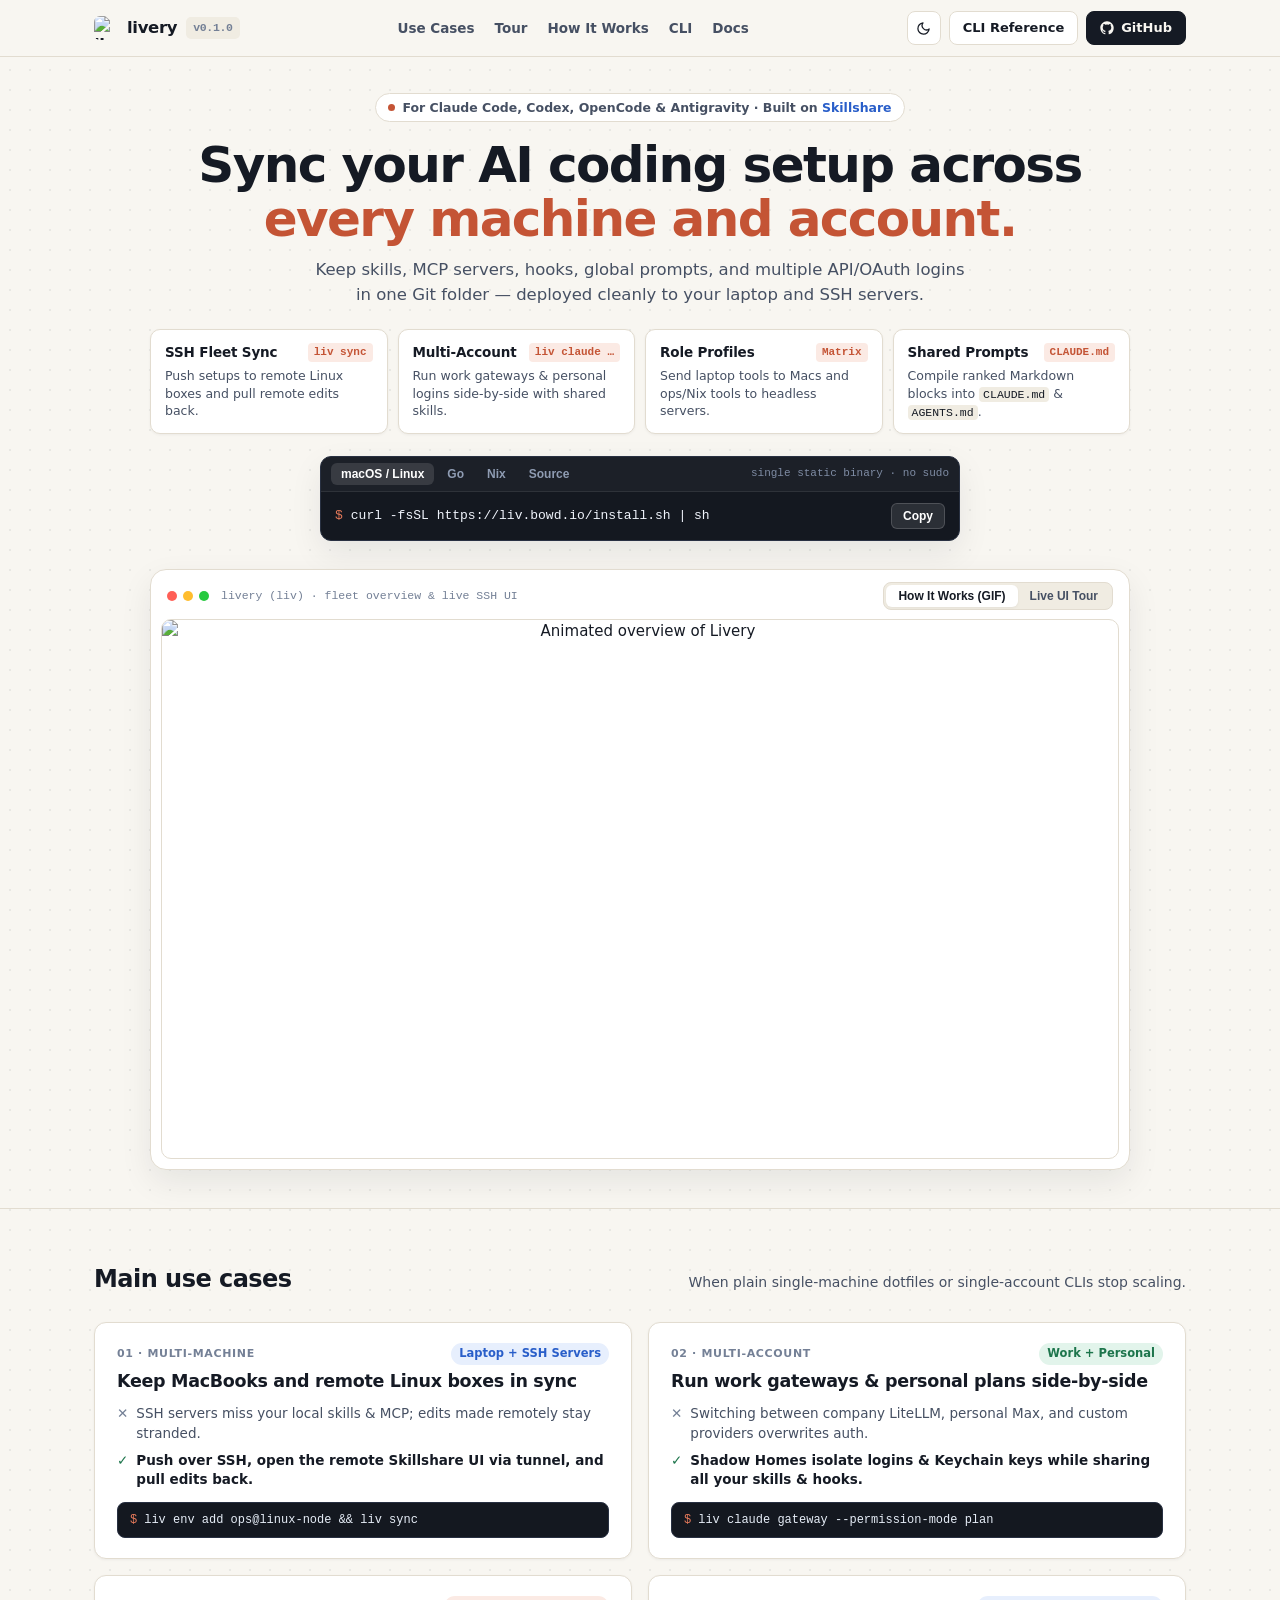
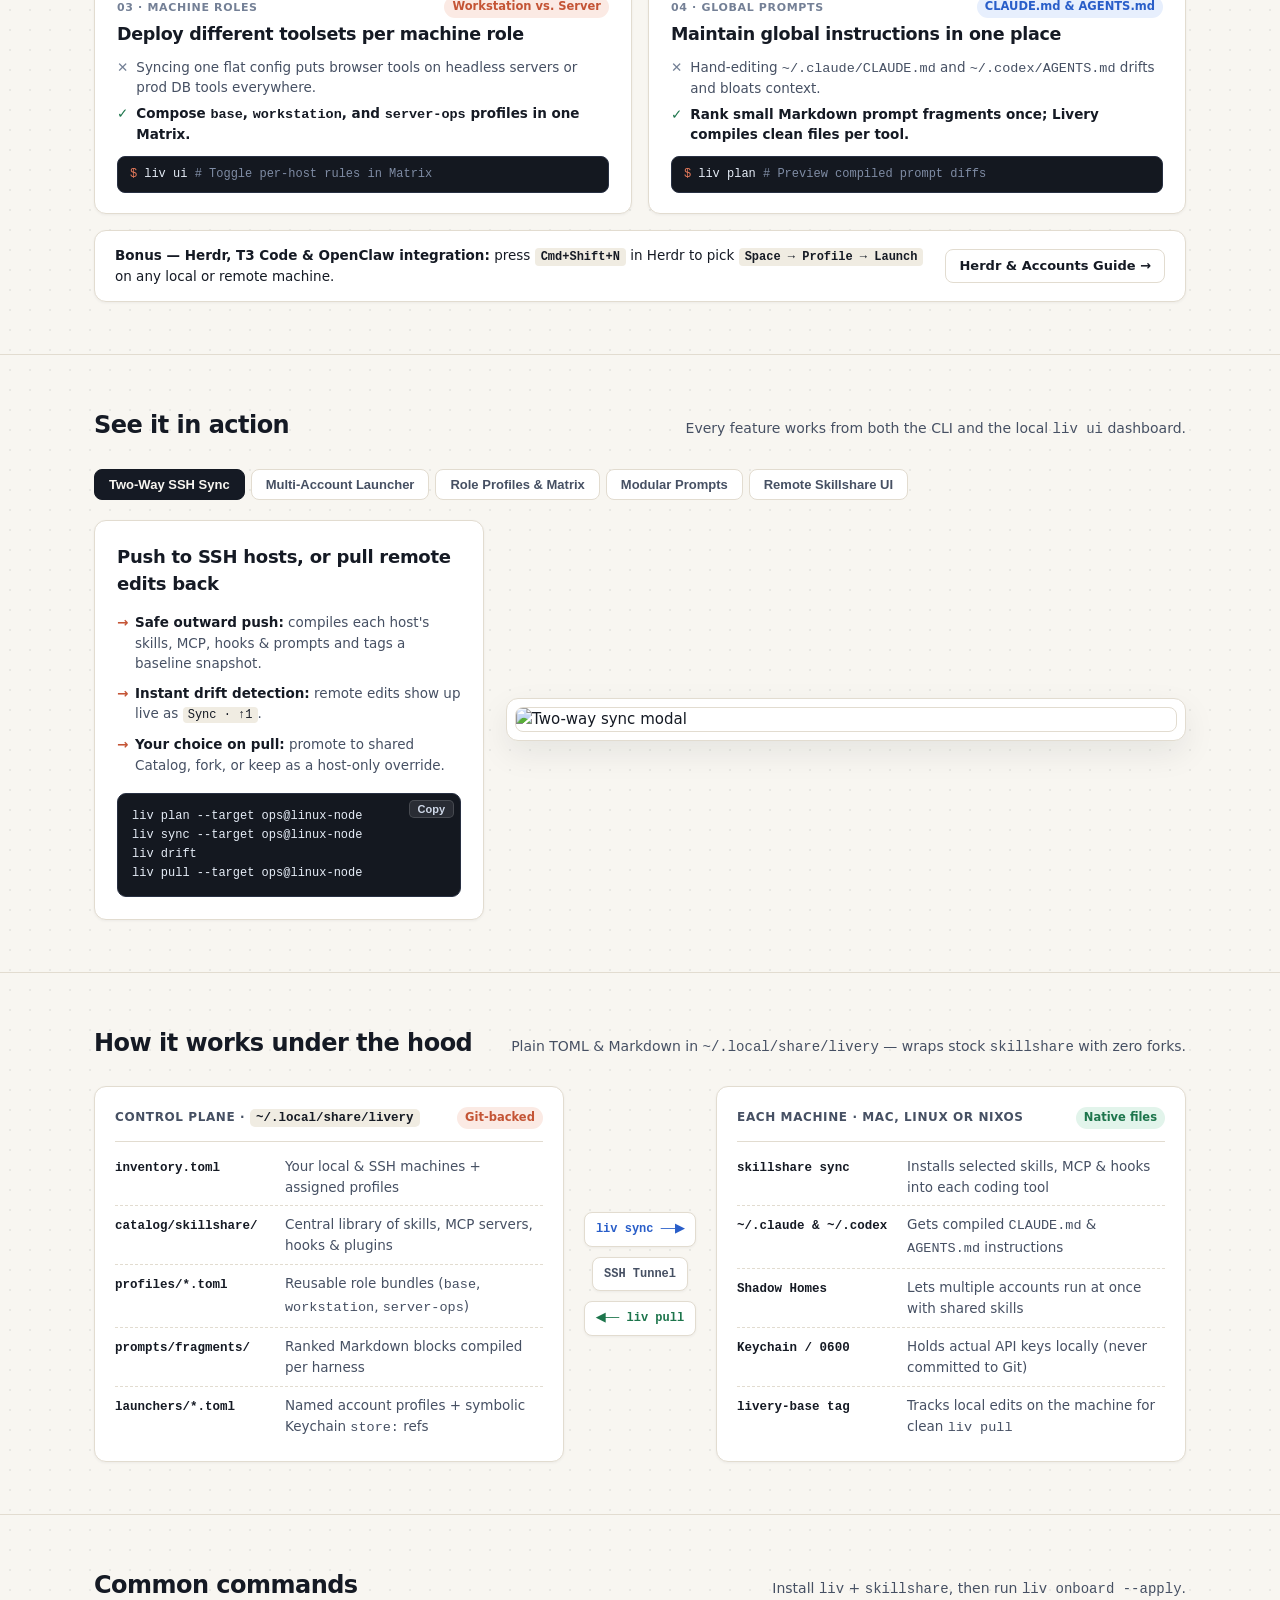
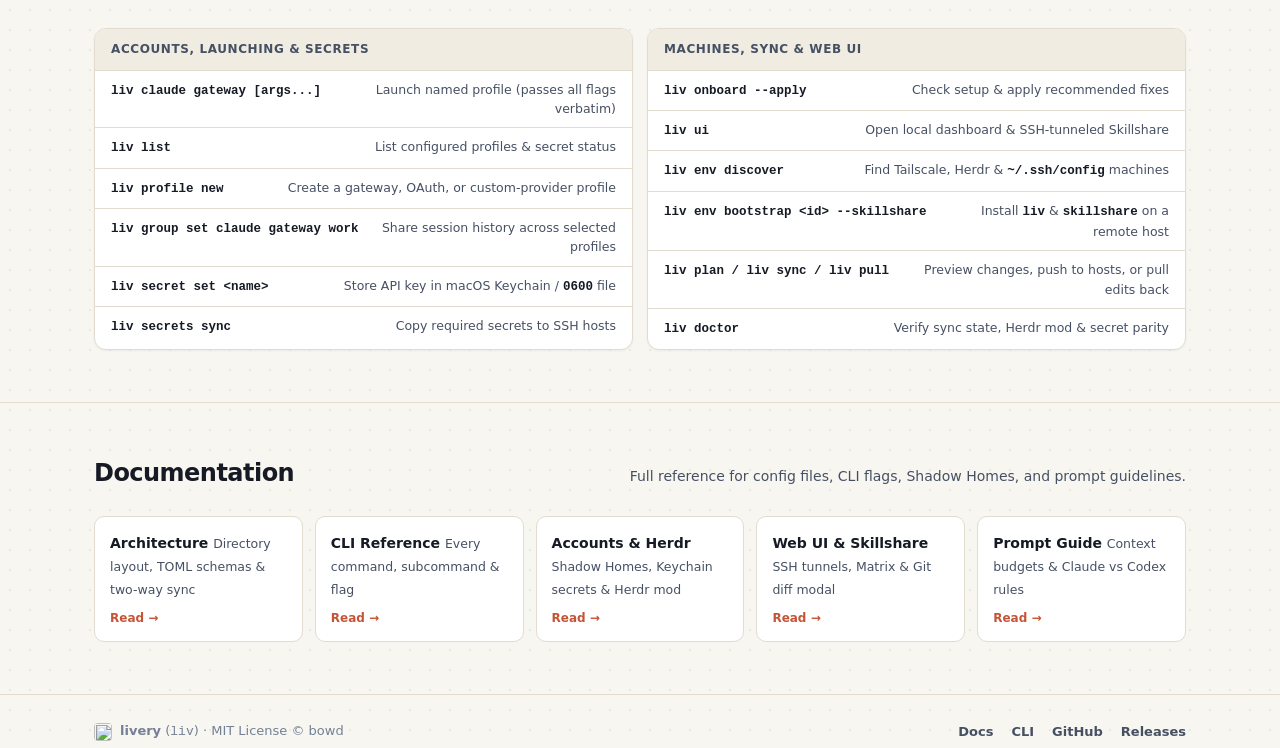
==== commit 49e1d34d: "Clarify product positioning with above-the-fold pillars and concrete Before/After use cases" ====
--- a/site/index.html
+++ b/site/index.html
@@ -3,10 +3,10 @@
 <head>
   <meta charset="utf-8" />
   <meta name="viewport" content="width=device-width, initial-scale=1" />
-  <title>livery (liv) — Your AI agent fleet, in uniform</title>
-  <meta name="description" content="Multi-host SSH sync, composable profiles, live nested Skillshare dashboards, ranked prompt fragments, Shadow Homes, and Herdr launching." />
-  <meta property="og:title" content="livery (liv) — Your AI agent fleet, in uniform" />
-  <meta property="og:description" content="Multi-host AI agent control plane built on Skillshare: SSH sync, nested dashboards, ranked CLAUDE.md/AGENTS.md prompt fragments, Shadow Homes, and Herdr launcher." />
+  <title>livery (liv) — Sync AI coding setups across every machine &amp; account</title>
+  <meta name="description" content="Keep Claude Code, Codex, OpenCode, and Antigravity in sync across your laptop and SSH servers — with per-machine profiles, modular CLAUDE.md/AGENTS.md prompts, and side-by-side work/personal accounts." />
+  <meta property="og:title" content="livery (liv) — Sync AI coding setups across every machine &amp; account" />
+  <meta property="og:description" content="Manage skills, MCP servers, hooks, CLAUDE.md/AGENTS.md prompts, and multiple API/OAuth accounts across your laptop and SSH servers." />
   <meta property="og:image" content="https://liv.bowd.io/assets/og-card.png" />
   <meta property="og:url" content="https://liv.bowd.io" />
   <meta name="twitter:card" content="summary_large_image" />
@@ -25,9 +25,10 @@
       </a>
 
       <nav class="nav-links" aria-label="Primary">
+        <a href="#use-cases">Use Cases</a>
+        <a href="#workflows">Tour</a>
         <a href="#architecture">How It Works</a>
-        <a href="#workflows">Workflows</a>
-        <a href="#commands">CLI Cheat Sheet</a>
+        <a href="#commands">CLI</a>
         <a href="docs/architecture.html">Docs</a>
       </nav>
 
@@ -43,29 +44,60 @@
   </header>
 
   <main>
-    <!-- HERO -->
+    <!-- HERO: CRYSTAL CLEAR WHAT IT DOES -->
     <section class="hero">
       <div class="container">
         <div class="hero-badge">
           <span class="dot"></span>
-          <span>Static Go binary · macOS, Linux &amp; NixOS · Built on <a href="https://github.com/runkids/skillshare" target="_blank" rel="noopener">Skillshare</a></span>
-        </div>
-
-        <h1>Your AI agent fleet, <span class="accent">in uniform.</span></h1>
+          <span>For Claude Code, Codex, OpenCode &amp; Antigravity · Built on <a href="https://github.com/runkids/skillshare" target="_blank" rel="noopener">Skillshare</a></span>
+        </div>
+
+        <h1>Sync your AI coding setup across<br /><span class="accent">every machine and account.</span></h1>
 
         <p class="hero-lead">
-          Two-way SSH sync, composable host profiles, ranked <code>CLAUDE.md</code> / <code>AGENTS.md</code> prompt fragments, and multi-account Shadow Homes.
+          Keep skills, MCP servers, hooks, global prompts, and multiple API/OAuth logins in one Git folder — deployed cleanly to your laptop and SSH servers.
         </p>
+
+        <div class="pillars">
+          <div class="pillar">
+            <div class="pillar-head">
+              <strong>SSH Fleet Sync</strong>
+              <code class="mono">liv sync</code>
+            </div>
+            <p>Push setups to remote Linux boxes and pull remote edits back.</p>
+          </div>
+          <div class="pillar">
+            <div class="pillar-head">
+              <strong>Multi-Account</strong>
+              <code class="mono">liv claude …</code>
+            </div>
+            <p>Run work gateways &amp; personal logins side-by-side with shared skills.</p>
+          </div>
+          <div class="pillar">
+            <div class="pillar-head">
+              <strong>Role Profiles</strong>
+              <code class="mono">Matrix</code>
+            </div>
+            <p>Send laptop tools to Macs and ops/Nix tools to headless servers.</p>
+          </div>
+          <div class="pillar">
+            <div class="pillar-head">
+              <strong>Shared Prompts</strong>
+              <code class="mono">CLAUDE.md</code>
+            </div>
+            <p>Compile ranked Markdown blocks into <code>CLAUDE.md</code> &amp; <code>AGENTS.md</code>.</p>
+          </div>
+        </div>
 
         <div class="install-box">
           <div class="install-head">
             <div class="install-tabs" role="tablist">
-              <button class="itab active" data-itab="shell">Shell</button>
+              <button class="itab active" data-itab="shell">macOS / Linux</button>
               <button class="itab" data-itab="go">Go</button>
               <button class="itab" data-itab="nix">Nix</button>
               <button class="itab" data-itab="source">Source</button>
             </div>
-            <span class="mono hide-mobile" style="font-size:11px;color:#7f8ca4">~/.local/bin/liv · no sudo</span>
+            <span class="mono hide-mobile" style="font-size:11px;color:#7f8ca4">single static binary · no sudo</span>
           </div>
           <div class="install-body">
             <div class="install-cmd mono">
@@ -81,120 +113,123 @@
               <i class="wdot" style="background:#ff5f56"></i>
               <i class="wdot" style="background:#ffbd2e"></i>
               <i class="wdot" style="background:#27c93f"></i>
-              <span class="mono" style="font-size:11.5px;color:var(--ink-3);margin-left:6px">liv ui · 127.0.0.1:19400</span>
+              <span class="mono hide-mobile" style="font-size:11.5px;color:var(--ink-3);margin-left:6px">livery (liv) · fleet overview &amp; live SSH UI</span>
             </div>
             <div class="stage-switch">
-              <button class="stage-btn active" data-stage-src="assets/live-walkthrough.gif" data-stage-alt="Live Meta-UI walkthrough over SSH">Live UI Tour</button>
-              <button class="stage-btn" data-stage-src="assets/demo.gif" data-stage-alt="Animated overview of Livery">60s Concept</button>
+              <button class="stage-btn active" data-stage-src="assets/demo.gif" data-stage-alt="Animated overview of Livery">How It Works (GIF)</button>
+              <button class="stage-btn" data-stage-src="assets/live-walkthrough.gif" data-stage-alt="Live Meta-UI walkthrough over SSH">Live UI Tour</button>
             </div>
           </div>
           <div class="stage-media">
-            <img id="hero-stage-img" src="assets/live-walkthrough.gif" alt="Live Livery Meta-UI walkthrough over SSH" width="1120" height="700" />
+            <img id="hero-stage-img" src="assets/demo.gif" alt="Animated overview of Livery" width="1120" height="630" />
           </div>
         </div>
       </div>
     </section>
 
-    <!-- HOW IT WORKS (STRUCTURED ANATOMY, ZERO PROSE WALLS) -->
-    <section id="architecture" class="section">
+    <!-- MAIN USE CASES (SCANNABLE BEFORE / AFTER + COMMAND) -->
+    <section id="use-cases" class="section">
       <div class="container">
         <div class="sec-head">
-          <h2>How Livery fits in</h2>
-          <span class="sec-sub">Skillshare syncs tools on one machine. Livery compiles and syncs across every machine and account.</span>
-        </div>
-
-        <div class="layer-diagram">
-          <div class="layer-box">
-            <div class="layer-title">
-              <span>Control Plane · <code class="mono">~/.local/share/livery</code></span>
-              <span class="pill pill-accent">Git-backed</span>
-            </div>
-            <div class="kv-list">
-              <div class="kv-row">
-                <span class="kv-key mono">inventory.toml</span>
-                <span class="kv-val">Local &amp; SSH hosts, discovered via Tailscale, Herdr &amp; SSH</span>
-              </div>
-              <div class="kv-row">
-                <span class="kv-key mono">catalog/skillshare/</span>
-                <span class="kv-val">Shared skills, MCP servers, hooks, agents, plugins &amp; extras</span>
-              </div>
-              <div class="kv-row">
-                <span class="kv-key mono">profiles/*.toml</span>
-                <span class="kv-val">Composable bundles (<code>base</code> → <code>workstation</code>, <code>server-ops</code>)</span>
-              </div>
-              <div class="kv-row">
-                <span class="kv-key mono">prompts/fragments/</span>
-                <span class="kv-val">Ranked <code>+++</code> blocks compiled into <code>CLAUDE.md</code> &amp; <code>AGENTS.md</code></span>
-              </div>
-              <div class="kv-row">
-                <span class="kv-key mono">launchers/*.toml</span>
-                <span class="kv-val">Multi-account profiles referencing OS Keychain <code>store:</code> secrets</span>
-              </div>
-            </div>
-          </div>
-
-          <div class="layer-bridge mono">
-            <div class="bridge-chip" style="color:var(--blue)">liv sync ──▶</div>
-            <div class="bridge-chip" style="color:var(--ink-2)">SSH Tunnel UI</div>
-            <div class="bridge-chip" style="color:var(--green)">◀── liv pull</div>
-          </div>
-
-          <div class="layer-box">
-            <div class="layer-title">
-              <span>Each Target · Mac, Linux or NixOS</span>
-              <span class="pill pill-green">Zero forks</span>
-            </div>
-            <div class="kv-list">
-              <div class="kv-row">
-                <span class="kv-key mono">skillshare sync</span>
-                <span class="kv-val">Distributes compiled bundle to Claude, Codex, OpenCode, Agy, Pi</span>
-              </div>
-              <div class="kv-row">
-                <span class="kv-key mono">livery-base tag</span>
-                <span class="kv-val">Snapshots pushed state so host-side edits diff &amp; pull cleanly</span>
-              </div>
-              <div class="kv-row">
-                <span class="kv-key mono">~/.claude &amp; ~/.codex</span>
-                <span class="kv-val">Receives lean, provider-filtered global &amp; project prompts</span>
-              </div>
-              <div class="kv-row">
-                <span class="kv-key mono">Shadow Homes</span>
-                <span class="kv-val">Symlinks shared skills/memory; isolates OAuth &amp; API tokens</span>
-              </div>
-              <div class="kv-row">
-                <span class="kv-key mono">Herdr Wizard</span>
-                <span class="kv-val"><code>Cmd+Shift+N</code> launches any profile on local or remote spaces</span>
-              </div>
-            </div>
-          </div>
+          <h2>Main use cases</h2>
+          <span class="sec-sub">When plain single-machine dotfiles or single-account CLIs stop scaling.</span>
+        </div>
+
+        <div class="uc-grid">
+          <div class="uc-card">
+            <div>
+              <div class="uc-top">
+                <span class="uc-num">01 · Multi-Machine</span>
+                <span class="pill pill-blue">Laptop + SSH Servers</span>
+              </div>
+              <h3>Keep MacBooks and remote Linux boxes in sync</h3>
+            </div>
+            <div class="uc-ba">
+              <div class="uc-before"><span class="mark">✕</span><span>SSH servers miss your local skills &amp; MCP; edits made remotely stay stranded.</span></div>
+              <div class="uc-after"><span class="mark">✓</span><span>Push over SSH, open the remote Skillshare UI via tunnel, and pull edits back.</span></div>
+            </div>
+            <div class="uc-cmd mono"><span class="prompt">$</span>liv env add ops@linux-node &amp;&amp; liv sync</div>
+          </div>
+
+          <div class="uc-card">
+            <div>
+              <div class="uc-top">
+                <span class="uc-num">02 · Multi-Account</span>
+                <span class="pill pill-green">Work + Personal</span>
+              </div>
+              <h3>Run work gateways &amp; personal plans side-by-side</h3>
+            </div>
+            <div class="uc-ba">
+              <div class="uc-before"><span class="mark">✕</span><span>Switching between company LiteLLM, personal Max, and custom providers overwrites auth.</span></div>
+              <div class="uc-after"><span class="mark">✓</span><span>Shadow Homes isolate logins &amp; Keychain keys while sharing all your skills &amp; hooks.</span></div>
+            </div>
+            <div class="uc-cmd mono"><span class="prompt">$</span>liv claude gateway --permission-mode plan</div>
+          </div>
+
+          <div class="uc-card">
+            <div>
+              <div class="uc-top">
+                <span class="uc-num">03 · Machine Roles</span>
+                <span class="pill pill-accent">Workstation vs. Server</span>
+              </div>
+              <h3>Deploy different toolsets per machine role</h3>
+            </div>
+            <div class="uc-ba">
+              <div class="uc-before"><span class="mark">✕</span><span>Syncing one flat config puts browser tools on headless servers or prod DB tools everywhere.</span></div>
+              <div class="uc-after"><span class="mark">✓</span><span>Compose <code>base</code>, <code>workstation</code>, and <code>server-ops</code> profiles in one Matrix.</span></div>
+            </div>
+            <div class="uc-cmd mono"><span class="prompt">$</span>liv ui   <span style="color:#7f8ca4"># Toggle per-host rules in Matrix</span></div>
+          </div>
+
+          <div class="uc-card">
+            <div>
+              <div class="uc-top">
+                <span class="uc-num">04 · Global Prompts</span>
+                <span class="pill pill-blue">CLAUDE.md &amp; AGENTS.md</span>
+              </div>
+              <h3>Maintain global instructions in one place</h3>
+            </div>
+            <div class="uc-ba">
+              <div class="uc-before"><span class="mark">✕</span><span>Hand-editing <code>~/.claude/CLAUDE.md</code> and <code>~/.codex/AGENTS.md</code> drifts and bloats context.</span></div>
+              <div class="uc-after"><span class="mark">✓</span><span>Rank small Markdown prompt fragments once; Livery compiles clean files per tool.</span></div>
+            </div>
+            <div class="uc-cmd mono"><span class="prompt">$</span>liv plan <span style="color:#7f8ca4"># Preview compiled prompt diffs</span></div>
+          </div>
+        </div>
+
+        <div class="companion-strip">
+          <div>
+            <strong>Bonus — Herdr, T3 Code &amp; OpenClaw integration:</strong> press <code>Cmd+Shift+N</code> in Herdr to pick <code>Space → Profile → Launch</code> on any local or remote machine.
+          </div>
+          <a href="docs/launchers-and-secrets.html" class="btn">Herdr &amp; Accounts Guide →</a>
         </div>
       </div>
     </section>
 
-    <!-- WORKFLOWS (TIGHT BULLETS + CODE + SCREENSHOT) -->
+    <!-- INTERACTIVE FEATURE TOUR -->
     <section id="workflows" class="section">
       <div class="container">
         <div class="sec-head">
-          <h2>Core workflows</h2>
-          <span class="sec-sub">Click a workflow to inspect its config and live UI.</span>
+          <h2>See it in action</h2>
+          <span class="sec-sub">Every feature works from both the CLI and the local <code>liv ui</code> dashboard.</span>
         </div>
 
         <div class="ftabs" role="tablist">
           <button class="ftab active" data-ftab="sync">Two-Way SSH Sync</button>
-          <button class="ftab" data-ftab="nested">Nested Remote Skillshare</button>
-          <button class="ftab" data-ftab="matrix">Profiles &amp; Matrix</button>
-          <button class="ftab" data-ftab="prompts">Prompt Fragments</button>
-          <button class="ftab" data-ftab="launcher">Shadow Homes &amp; Herdr</button>
+          <button class="ftab" data-ftab="launcher">Multi-Account Launcher</button>
+          <button class="ftab" data-ftab="matrix">Role Profiles &amp; Matrix</button>
+          <button class="ftab" data-ftab="prompts">Modular Prompts</button>
+          <button class="ftab" data-ftab="nested">Remote Skillshare UI</button>
         </div>
 
         <!-- 1: Two-Way Sync -->
         <div class="fpanel active" data-fpanel="sync">
           <div class="fcard">
-            <h3>Push from Git, or pull remote edits back</h3>
+            <h3>Push to SSH hosts, or pull remote edits back</h3>
             <ul class="fpoints">
-              <li><strong>Baseline tags:</strong> every <code>liv sync</code> snapshots a <code>livery-base</code> Git tag on the host.</li>
-              <li><strong>Live SSE detection:</strong> remote edits surface as <code>Sync · ↑1</code> immediately.</li>
-              <li><strong>Granular pull:</strong> promote to Catalog, fork per host, or save as a host override.</li>
+              <li><strong>Safe outward push:</strong> compiles each host's skills, MCP, hooks &amp; prompts and tags a baseline snapshot.</li>
+              <li><strong>Instant drift detection:</strong> remote edits show up live as <code>Sync · ↑1</code>.</li>
+              <li><strong>Your choice on pull:</strong> promote to shared Catalog, fork, or keep as a host-only override.</li>
             </ul>
             <pre class="code-block mono">liv plan --target ops@linux-node
 liv sync --target ops@linux-node
@@ -206,33 +241,33 @@
           </div>
         </div>
 
-        <!-- 2: Nested Remote Skillshare -->
-        <div class="fpanel" data-fpanel="nested">
+        <!-- 2: Multi-Account Launcher -->
+        <div class="fpanel" data-fpanel="launcher">
           <div class="fcard">
-            <h3>Stock Skillshare UI, tunneled over SSH</h3>
+            <h3>Named agent profiles &amp; Herdr Cmd+Shift+N</h3>
             <ul class="fpoints">
-              <li><strong>Sandboxed Catalog:</strong> curate your full library without touching live <code>~/.claude</code>.</li>
-              <li><strong>SSH loopback tunnel:</strong> opens remote Linux <code>skillshare ui</code> Read/Write inside Livery.</li>
-              <li><strong>Zero orphans:</strong> stdin-EOF watchdog stops the remote UI process on close.</li>
+              <li><strong>Direct launch:</strong> <code>liv claude gateway [args...]</code> passes all flags straight to the CLI.</li>
+              <li><strong>Shadow Homes:</strong> symlinks shared skills &amp; memory pools; isolates OAuth &amp; Keychain keys.</li>
+              <li><strong>Cross-host secrets:</strong> sync <code>store:</code> keys over SSH and verify parity via <code>HMAC-SHA256</code>.</li>
             </ul>
-            <pre class="code-block mono">liv env discover
-liv env add ops@linux-node --profiles base,server-ops
-liv env bootstrap ops@linux-node --skillshare
-liv ui</pre>
+            <pre class="code-block mono">liv profile new
+liv secret set gateway-api-key
+liv secrets sync --target ops@linux-node
+liv claude gateway --permission-mode plan</pre>
           </div>
           <div class="fshot">
-            <img src="assets/ui/nested-skillshare-ssh.png" alt="Remote Skillshare UI tunneled over SSH" loading="lazy" />
+            <img src="assets/ui/launcher-and-herdr.png" alt="CLI launcher and Herdr wizard" loading="lazy" />
           </div>
         </div>
 
         <!-- 3: Matrix -->
         <div class="fpanel" data-fpanel="matrix">
           <div class="fcard">
-            <h3>Composable profiles + per-host Matrix</h3>
+            <h3>Assign capabilities across hosts in one grid</h3>
             <ul class="fpoints">
-              <li><strong>Inheritance:</strong> <code>workstation</code> and <code>server-ops</code> extend <code>base</code>.</li>
-              <li><strong>Profile guardrails:</strong> blue checkmarks prevent accidental edits to shared profiles.</li>
-              <li><strong>All categories:</strong> skills, MCP, hooks, plugins, prompts, and launchers in one grid.</li>
+              <li><strong>Profile inheritance:</strong> <code>workstation</code> and <code>server-ops</code> extend <code>base</code>.</li>
+              <li><strong>Guardrails:</strong> blue checkmarks show profile-inherited items; green/dark show host overrides.</li>
+              <li><strong>Unified scope:</strong> covers skills, MCP servers, hooks, plugins, prompts, and launchers.</li>
             </ul>
             <pre class="code-block mono"># profiles/workstation.toml
 id = "workstation"
@@ -249,11 +284,11 @@
         <!-- 4: Prompts -->
         <div class="fpanel" data-fpanel="prompts">
           <div class="fcard">
-            <h3>Ranked fragments → lean CLAUDE.md &amp; AGENTS.md</h3>
+            <h3>Composable fragments → CLAUDE.md &amp; AGENTS.md</h3>
             <ul class="fpoints">
-              <li><strong>Global rank:</strong> order fragments <code>#1..#N</code> once across all profiles.</li>
-              <li><strong>Context budget:</strong> live word counts keep always-loaded files under ~60 lines.</li>
-              <li><strong>Built-in Git modal:</strong> diff, revert, or commit control-plane edits from the topbar.</li>
+              <li><strong>Rank once:</strong> set global order (<code>#1..#N</code>) across all profiles and machines.</li>
+              <li><strong>Stay within budget:</strong> live word counts prevent prompt bloat.</li>
+              <li><strong>Built-in Git review:</strong> inspect unified diffs, revert, or commit from the topbar.</li>
             </ul>
             <pre class="code-block mono">+++
 id = "engineering/verify-first"
@@ -267,22 +302,98 @@
           </div>
         </div>
 
-        <!-- 5: Launcher & Herdr -->
-        <div class="fpanel" data-fpanel="launcher">
+        <!-- 5: Nested Remote Skillshare -->
+        <div class="fpanel" data-fpanel="nested">
           <div class="fcard">
-            <h3>Multi-account Shadow Homes &amp; Herdr wizard</h3>
+            <h3>Open any remote machine's Skillshare UI locally</h3>
             <ul class="fpoints">
-              <li><strong>Direct execve:</strong> <code>liv claude gateway [args...]</code> passes all flags verbatim.</li>
-              <li><strong>Zero-leak secrets:</strong> macOS Keychain + salted <code>HMAC-SHA256</code> SSH parity checks.</li>
-              <li><strong>Herdr mod:</strong> <code>Cmd+Shift+N</code> opens <code>Space → Profile → Launch</code> on any machine.</li>
+              <li><strong>Zero-prereq discovery:</strong> finds hosts from Tailscale, Herdr &amp; <code>~/.ssh/config</code>.</li>
+              <li><strong>Live SSH tunnel:</strong> proxies remote <code>skillshare ui</code> into your browser Read/Write.</li>
+              <li><strong>Adopt existing setups:</strong> scans <code>~/.claude</code> &amp; <code>~/.codex</code> to import unmanaged items.</li>
             </ul>
-            <pre class="code-block mono">liv profile new
-liv secret set gateway-api-key
-liv secrets sync --target ops@linux-node
-liv herdr install-mod</pre>
+            <pre class="code-block mono">liv env discover
+liv env add ops@linux-node --profiles base,server-ops
+liv env bootstrap ops@linux-node --skillshare
+liv ui</pre>
           </div>
           <div class="fshot">
-            <img src="assets/ui/launcher-and-herdr.png" alt="CLI launcher and Herdr wizard" loading="lazy" />
+            <img src="assets/ui/nested-skillshare-ssh.png" alt="Remote Skillshare UI tunneled over SSH" loading="lazy" />
+          </div>
+        </div>
+      </div>
+    </section>
+
+    <!-- HOW IT WORKS UNDER THE HOOD -->
+    <section id="architecture" class="section">
+      <div class="container">
+        <div class="sec-head">
+          <h2>How it works under the hood</h2>
+          <span class="sec-sub">Plain TOML &amp; Markdown in <code>~/.local/share/livery</code> — wraps stock <code>skillshare</code> with zero forks.</span>
+        </div>
+
+        <div class="layer-diagram">
+          <div class="layer-box">
+            <div class="layer-title">
+              <span>Control Plane · <code class="mono">~/.local/share/livery</code></span>
+              <span class="pill pill-accent">Git-backed</span>
+            </div>
+            <div class="kv-list">
+              <div class="kv-row">
+                <span class="kv-key mono">inventory.toml</span>
+                <span class="kv-val">Your local &amp; SSH machines + assigned profiles</span>
+              </div>
+              <div class="kv-row">
+                <span class="kv-key mono">catalog/skillshare/</span>
+                <span class="kv-val">Central library of skills, MCP servers, hooks &amp; plugins</span>
+              </div>
+              <div class="kv-row">
+                <span class="kv-key mono">profiles/*.toml</span>
+                <span class="kv-val">Reusable role bundles (<code>base</code>, <code>workstation</code>, <code>server-ops</code>)</span>
+              </div>
+              <div class="kv-row">
+                <span class="kv-key mono">prompts/fragments/</span>
+                <span class="kv-val">Ranked Markdown blocks compiled per harness</span>
+              </div>
+              <div class="kv-row">
+                <span class="kv-key mono">launchers/*.toml</span>
+                <span class="kv-val">Named account profiles + symbolic Keychain <code>store:</code> refs</span>
+              </div>
+            </div>
+          </div>
+
+          <div class="layer-bridge mono">
+            <div class="bridge-chip" style="color:var(--blue)">liv sync ──▶</div>
+            <div class="bridge-chip" style="color:var(--ink-2)">SSH Tunnel</div>
+            <div class="bridge-chip" style="color:var(--green)">◀── liv pull</div>
+          </div>
+
+          <div class="layer-box">
+            <div class="layer-title">
+              <span>Each Machine · Mac, Linux or NixOS</span>
+              <span class="pill pill-green">Native files</span>
+            </div>
+            <div class="kv-list">
+              <div class="kv-row">
+                <span class="kv-key mono">skillshare sync</span>
+                <span class="kv-val">Installs selected skills, MCP &amp; hooks into each coding tool</span>
+              </div>
+              <div class="kv-row">
+                <span class="kv-key mono">~/.claude &amp; ~/.codex</span>
+                <span class="kv-val">Gets compiled <code>CLAUDE.md</code> &amp; <code>AGENTS.md</code> instructions</span>
+              </div>
+              <div class="kv-row">
+                <span class="kv-key mono">Shadow Homes</span>
+                <span class="kv-val">Lets multiple accounts run at once with shared skills</span>
+              </div>
+              <div class="kv-row">
+                <span class="kv-key mono">Keychain / 0600</span>
+                <span class="kv-val">Holds actual API keys locally (never committed to Git)</span>
+              </div>
+              <div class="kv-row">
+                <span class="kv-key mono">livery-base tag</span>
+                <span class="kv-val">Tracks local edits on the machine for clean <code>liv pull</code></span>
+              </div>
+            </div>
           </div>
         </div>
       </div>
@@ -292,64 +403,64 @@
     <section id="commands" class="section">
       <div class="container">
         <div class="sec-head">
-          <h2>CLI at a glance</h2>
-          <span class="sec-sub">Single static binary (<code>liv</code>), zero runtime dependencies.</span>
+          <h2>Common commands</h2>
+          <span class="sec-sub">Install <code>liv</code> + <code>skillshare</code>, then run <code>liv onboard --apply</code>.</span>
         </div>
 
         <div class="cmd-grid">
           <div class="cmd-card">
-            <div class="cmd-card-head">Launch Profiles &amp; Secrets</div>
+            <div class="cmd-card-head">Accounts, Launching &amp; Secrets</div>
             <div class="cmd-row">
               <code>liv claude gateway [args...]</code>
-              <span>Launch profile (passes trailing flags verbatim)</span>
+              <span>Launch named profile (passes all flags verbatim)</span>
             </div>
             <div class="cmd-row">
               <code>liv list</code>
-              <span>List profiles, auth modes, and secret status</span>
+              <span>List configured profiles &amp; secret status</span>
             </div>
             <div class="cmd-row">
               <code>liv profile new</code>
-              <span>Interactive wizard for gateways &amp; OAuth accounts</span>
+              <span>Create a gateway, OAuth, or custom-provider profile</span>
             </div>
             <div class="cmd-row">
               <code>liv group set claude gateway work</code>
-              <span>Pool sessions &amp; memory across Shadow Homes</span>
+              <span>Share session history across selected profiles</span>
             </div>
             <div class="cmd-row">
               <code>liv secret set &lt;name&gt;</code>
-              <span>Save secret to macOS Keychain / <code>0600</code> store</span>
+              <span>Store API key in macOS Keychain / <code>0600</code> file</span>
             </div>
             <div class="cmd-row">
               <code>liv secrets sync</code>
-              <span>Stream required <code>store:</code> secrets over SSH</span>
+              <span>Copy required secrets to SSH hosts</span>
             </div>
           </div>
 
           <div class="cmd-card">
-            <div class="cmd-card-head">Fleet Control &amp; Companion Apps</div>
+            <div class="cmd-card-head">Machines, Sync &amp; Web UI</div>
             <div class="cmd-row">
               <code>liv onboard --apply</code>
-              <span>Guided setup checklist &amp; one-step fixes</span>
+              <span>Check setup &amp; apply recommended fixes</span>
             </div>
             <div class="cmd-row">
               <code>liv ui</code>
-              <span>Open Meta-UI &amp; embedded Skillshare slots</span>
+              <span>Open local dashboard &amp; SSH-tunneled Skillshare</span>
             </div>
             <div class="cmd-row">
               <code>liv env discover</code>
-              <span>Find Tailscale, Herdr &amp; <code>~/.ssh/config</code> hosts</span>
+              <span>Find Tailscale, Herdr &amp; <code>~/.ssh/config</code> machines</span>
             </div>
             <div class="cmd-row">
               <code>liv env bootstrap &lt;id&gt; --skillshare</code>
-              <span>Cross-compile <code>liv</code> &amp; install <code>skillshare</code> via SSH</span>
+              <span>Install <code>liv</code> &amp; <code>skillshare</code> on a remote host</span>
             </div>
             <div class="cmd-row">
               <code>liv plan / liv sync / liv pull</code>
-              <span>Preview, push outward, or pull host edits back</span>
-            </div>
-            <div class="cmd-row">
-              <code>liv herdr install-mod</code>
-              <span>Install <code>Cmd+Shift+N</code> launcher mod into Herdr</span>
+              <span>Preview changes, push to hosts, or pull edits back</span>
+            </div>
+            <div class="cmd-row">
+              <code>liv doctor</code>
+              <span>Verify sync state, Herdr mod &amp; secret parity</span>
             </div>
           </div>
         </div>
@@ -361,14 +472,14 @@
       <div class="container">
         <div class="sec-head">
           <h2>Documentation</h2>
-          <span class="sec-sub">Reference guides for schemas, CLI flags, Shadow Homes, and prompt authoring.</span>
+          <span class="sec-sub">Full reference for config files, CLI flags, Shadow Homes, and prompt guidelines.</span>
         </div>
 
         <div class="doc-cards">
           <a href="docs/architecture.html" class="doc-card">
             <div>
               <strong>Architecture</strong>
-              <span>XDG layout, TOML schemas &amp; <code>livery-base</code> sync</span>
+              <span>Directory layout, TOML schemas &amp; two-way sync</span>
             </div>
             <span class="arrow">Read →</span>
           </a>
@@ -381,14 +492,14 @@
           </a>
           <a href="docs/launchers-and-secrets.html" class="doc-card">
             <div>
-              <strong>Launchers &amp; Herdr</strong>
-              <span>Shadow Homes, Keychain &amp; <code>Cmd+Shift+N</code> mod</span>
+              <strong>Accounts &amp; Herdr</strong>
+              <span>Shadow Homes, Keychain secrets &amp; Herdr mod</span>
             </div>
             <span class="arrow">Read →</span>
           </a>
           <a href="docs/ui-and-skillshare.html" class="doc-card">
             <div>
-              <strong>Meta-UI &amp; Skillshare</strong>
+              <strong>Web UI &amp; Skillshare</strong>
               <span>SSH tunnels, Matrix &amp; Git diff modal</span>
             </div>
             <span class="arrow">Read →</span>
--- a/site/styles.css
+++ b/site/styles.css
@@ -162,8 +162,63 @@
 
 /* Hero — compact & high-signal */
 .hero {
-  padding: 42px 0 40px;
+  padding: 36px 0 38px;
   text-align: center;
+}
+
+/* 4-Pillar Above-the-Fold Strip */
+.pillars {
+  display: grid;
+  grid-template-columns: repeat(4, 1fr);
+  gap: 10px;
+  max-width: 980px;
+  margin: 0 auto 22px;
+  text-align: left;
+}
+
+.pillar {
+  background: var(--bg-elev);
+  border: 1px solid var(--line);
+  border-radius: 10px;
+  padding: 12px 14px;
+  box-shadow: var(--shadow-sm);
+}
+
+.pillar-head {
+  display: flex;
+  align-items: center;
+  justify-content: space-between;
+  gap: 6px;
+  margin-bottom: 4px;
+}
+
+.pillar strong {
+  font-size: 13.5px;
+  font-weight: 780;
+  letter-spacing: -0.01em;
+}
+
+.pillar-head code {
+  font-size: 11px;
+  color: var(--accent);
+  background: var(--accent-bg);
+  padding: 1px 6px;
+  border-radius: 4px;
+  font-weight: 650;
+}
+
+.pillar p code {
+  font-size: 11.5px;
+  background: var(--bg-subtle);
+  padding: 1px 4px;
+  border-radius: 4px;
+  color: var(--ink);
+}
+
+.pillar p {
+  font-size: 12.5px;
+  color: var(--ink-2);
+  line-height: 1.4;
 }
 
 .hero-badge {
@@ -329,6 +384,7 @@
   border-radius: 6px;
   font-size: 12px;
   font-weight: 650;
+  white-space: nowrap;
   cursor: pointer;
 }
 
@@ -371,6 +427,120 @@
 .sec-sub {
   font-size: 14px;
   color: var(--ink-2);
+}
+
+/* Use Cases 2x2 Grid — crisp Before / After + Command */
+.uc-grid {
+  display: grid;
+  grid-template-columns: repeat(2, 1fr);
+  gap: 16px;
+}
+
+.uc-card {
+  background: var(--bg-elev);
+  border: 1px solid var(--line);
+  border-radius: var(--radius);
+  padding: 20px 22px;
+  box-shadow: var(--shadow-sm);
+  display: flex;
+  flex-direction: column;
+  justify-content: space-between;
+  gap: 12px;
+}
+
+.uc-top {
+  display: flex;
+  align-items: center;
+  justify-content: space-between;
+  gap: 10px;
+  margin-bottom: 6px;
+}
+
+.uc-num {
+  font-size: 11px;
+  font-weight: 800;
+  text-transform: uppercase;
+  letter-spacing: 0.06em;
+  color: var(--ink-3);
+}
+
+.uc-card h3 {
+  font-size: 17.5px;
+  font-weight: 820;
+  letter-spacing: -0.018em;
+  line-height: 1.25;
+}
+
+.uc-ba {
+  display: flex;
+  flex-direction: column;
+  gap: 7px;
+  font-size: 13.5px;
+  line-height: 1.45;
+}
+
+.uc-before {
+  display: flex;
+  gap: 8px;
+  color: var(--ink-2);
+}
+
+.uc-before .mark {
+  color: var(--ink-3);
+  font-weight: 700;
+  flex-shrink: 0;
+}
+
+.uc-after {
+  display: flex;
+  gap: 8px;
+  color: var(--ink);
+  font-weight: 550;
+}
+
+.uc-after .mark {
+  color: var(--green);
+  font-weight: 800;
+  flex-shrink: 0;
+}
+
+.uc-cmd {
+  background: var(--bg-code);
+  color: #e6edf7;
+  border-radius: 8px;
+  padding: 8px 12px;
+  font-size: 12px;
+  border: 1px solid #283042;
+  overflow-x: auto;
+  white-space: nowrap;
+}
+
+.uc-cmd .prompt {
+  color: #e5795a;
+  margin-right: 7px;
+  user-select: none;
+}
+
+.companion-strip {
+  margin-top: 16px;
+  background: var(--bg-elev);
+  border: 1px solid var(--line);
+  border-radius: var(--radius);
+  padding: 14px 20px;
+  display: flex;
+  align-items: center;
+  justify-content: space-between;
+  gap: 16px;
+  font-size: 13.5px;
+  box-shadow: var(--shadow-sm);
+}
+
+.companion-strip code {
+  background: var(--bg-subtle);
+  padding: 2px 6px;
+  border-radius: 4px;
+  font-size: 12px;
+  font-weight: 650;
 }
 
 /* Architecture Split Diagram */
@@ -930,13 +1100,14 @@
 .footer-links a:hover { color: var(--ink); }
 
 @media (max-width: 1020px) {
+  .pillars { grid-template-columns: repeat(2, 1fr); }
   .docs-shell { grid-template-columns: 210px minmax(0, 1fr); }
   .docs-toc { display: none; }
   .doc-cards { grid-template-columns: repeat(2, 1fr); }
 }
 
 @media (max-width: 880px) {
-  .layer-diagram, .fpanel.active, .cmd-grid { grid-template-columns: 1fr; }
+  .uc-grid, .layer-diagram, .fpanel.active, .cmd-grid { grid-template-columns: 1fr; }
   .layer-bridge { flex-direction: row; flex-wrap: wrap; padding: 4px 0; }
   .docs-shell { grid-template-columns: 1fr; }
   .docs-sidebar { position: static; }
@@ -947,7 +1118,7 @@
 
 @media (max-width: 600px) {
   .hide-mobile { display: none !important; }
-  .doc-cards { grid-template-columns: 1fr; }
+  .pillars, .doc-cards { grid-template-columns: 1fr; }
   .cmd-row { flex-direction: column; gap: 3px; }
   .cmd-row span { text-align: left; }
   .kv-row { grid-template-columns: 1fr; gap: 2px; }
